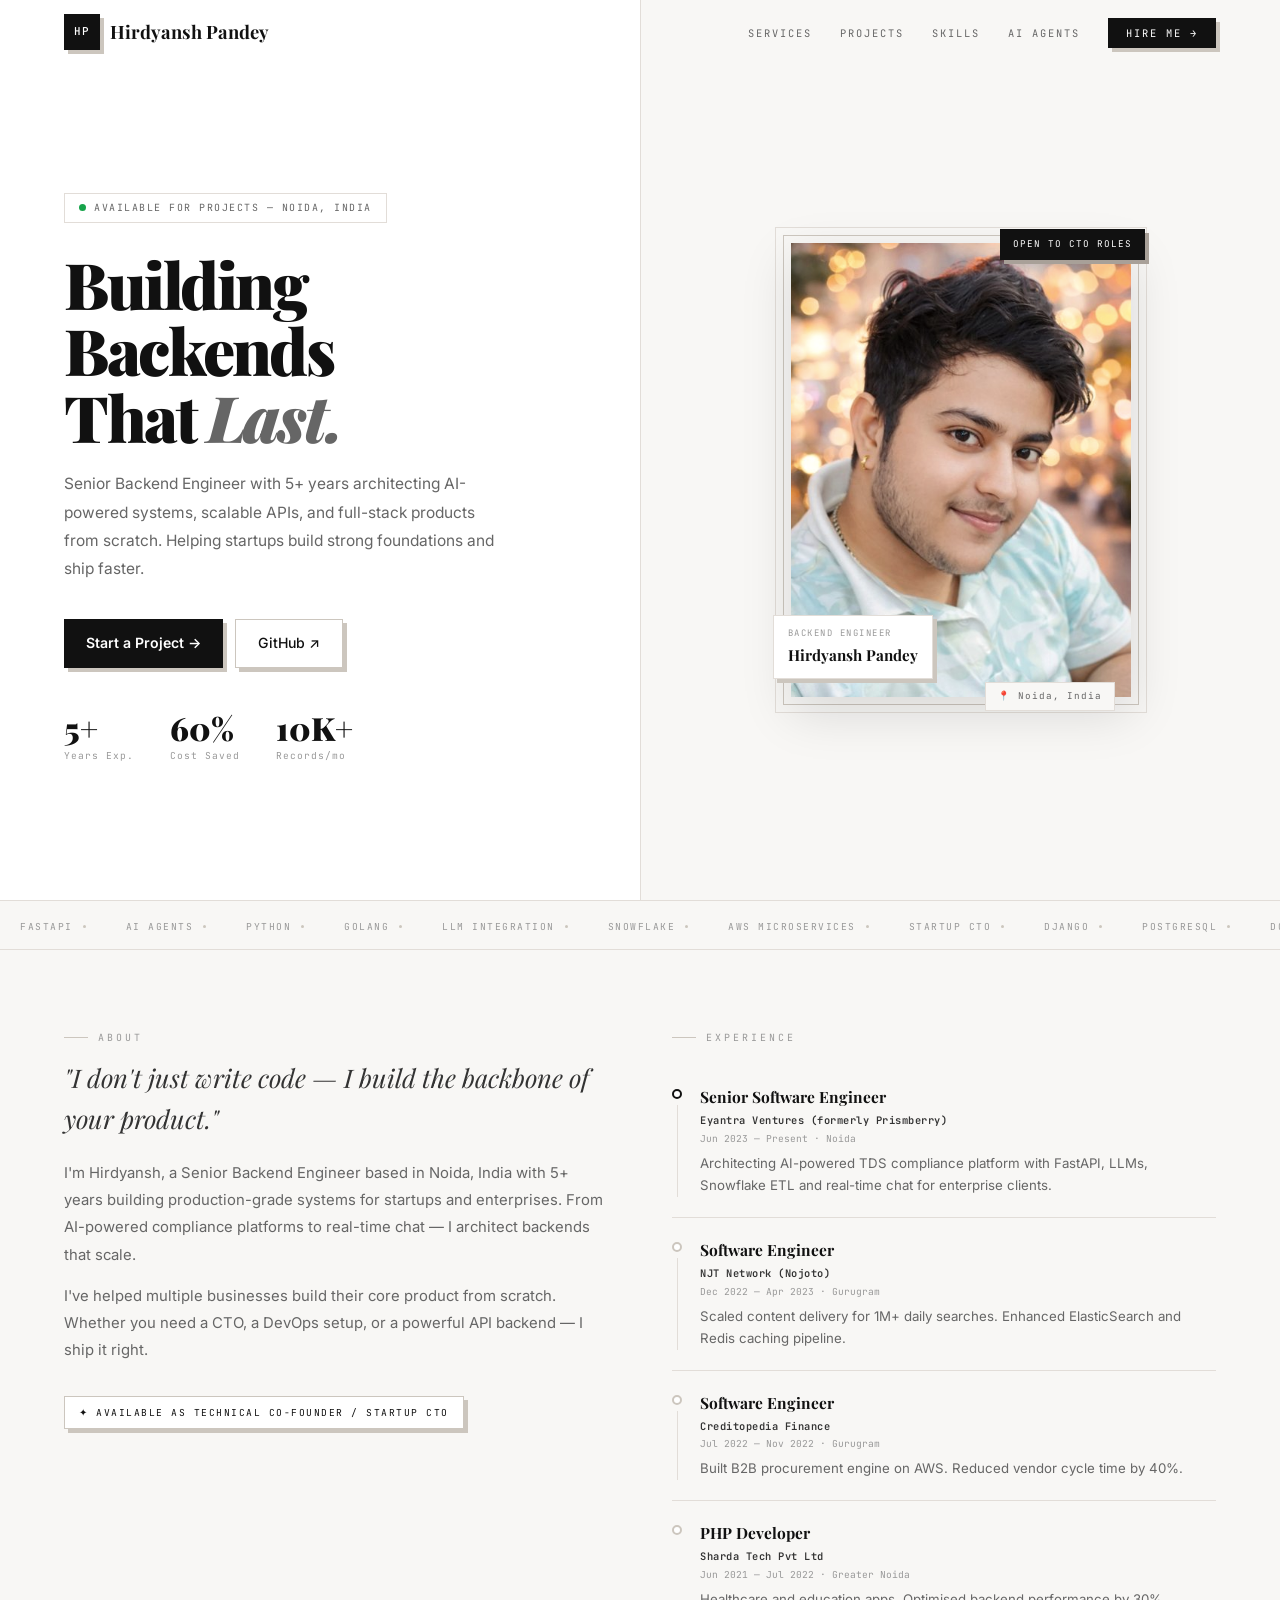
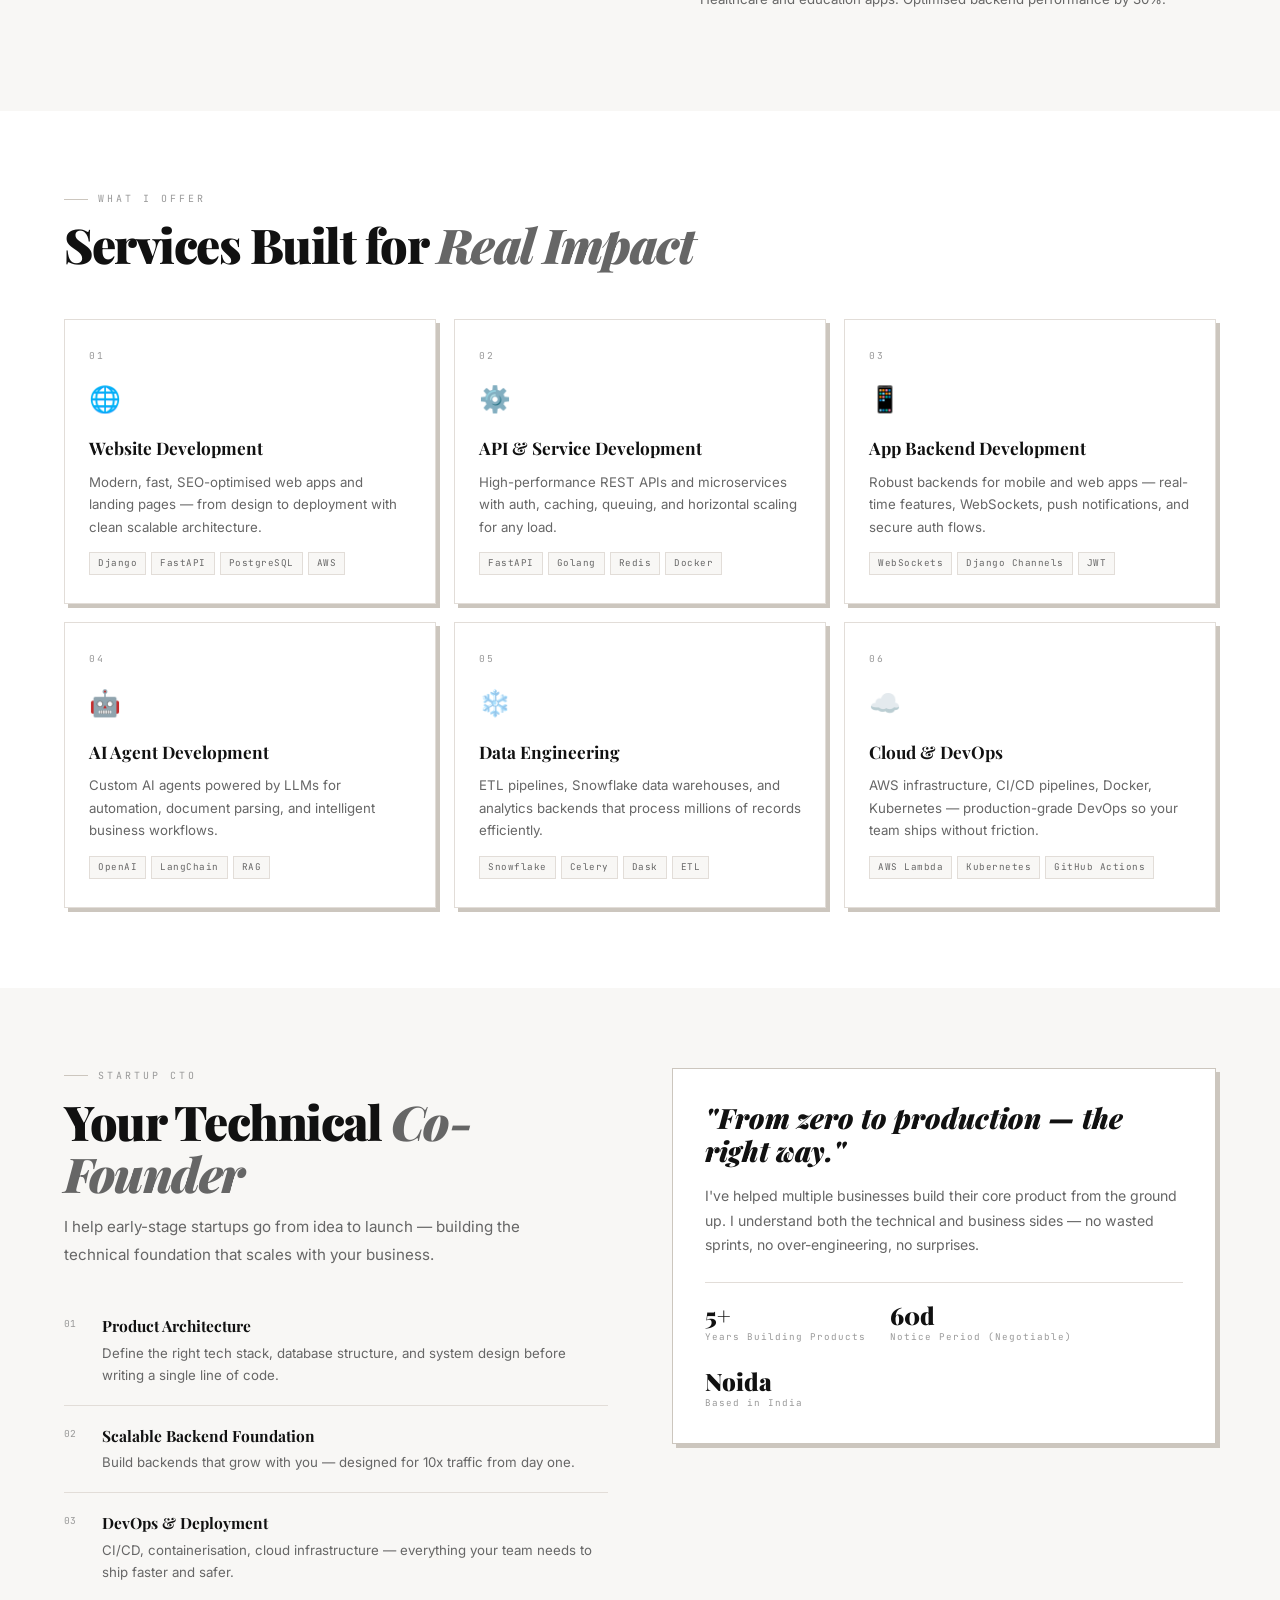
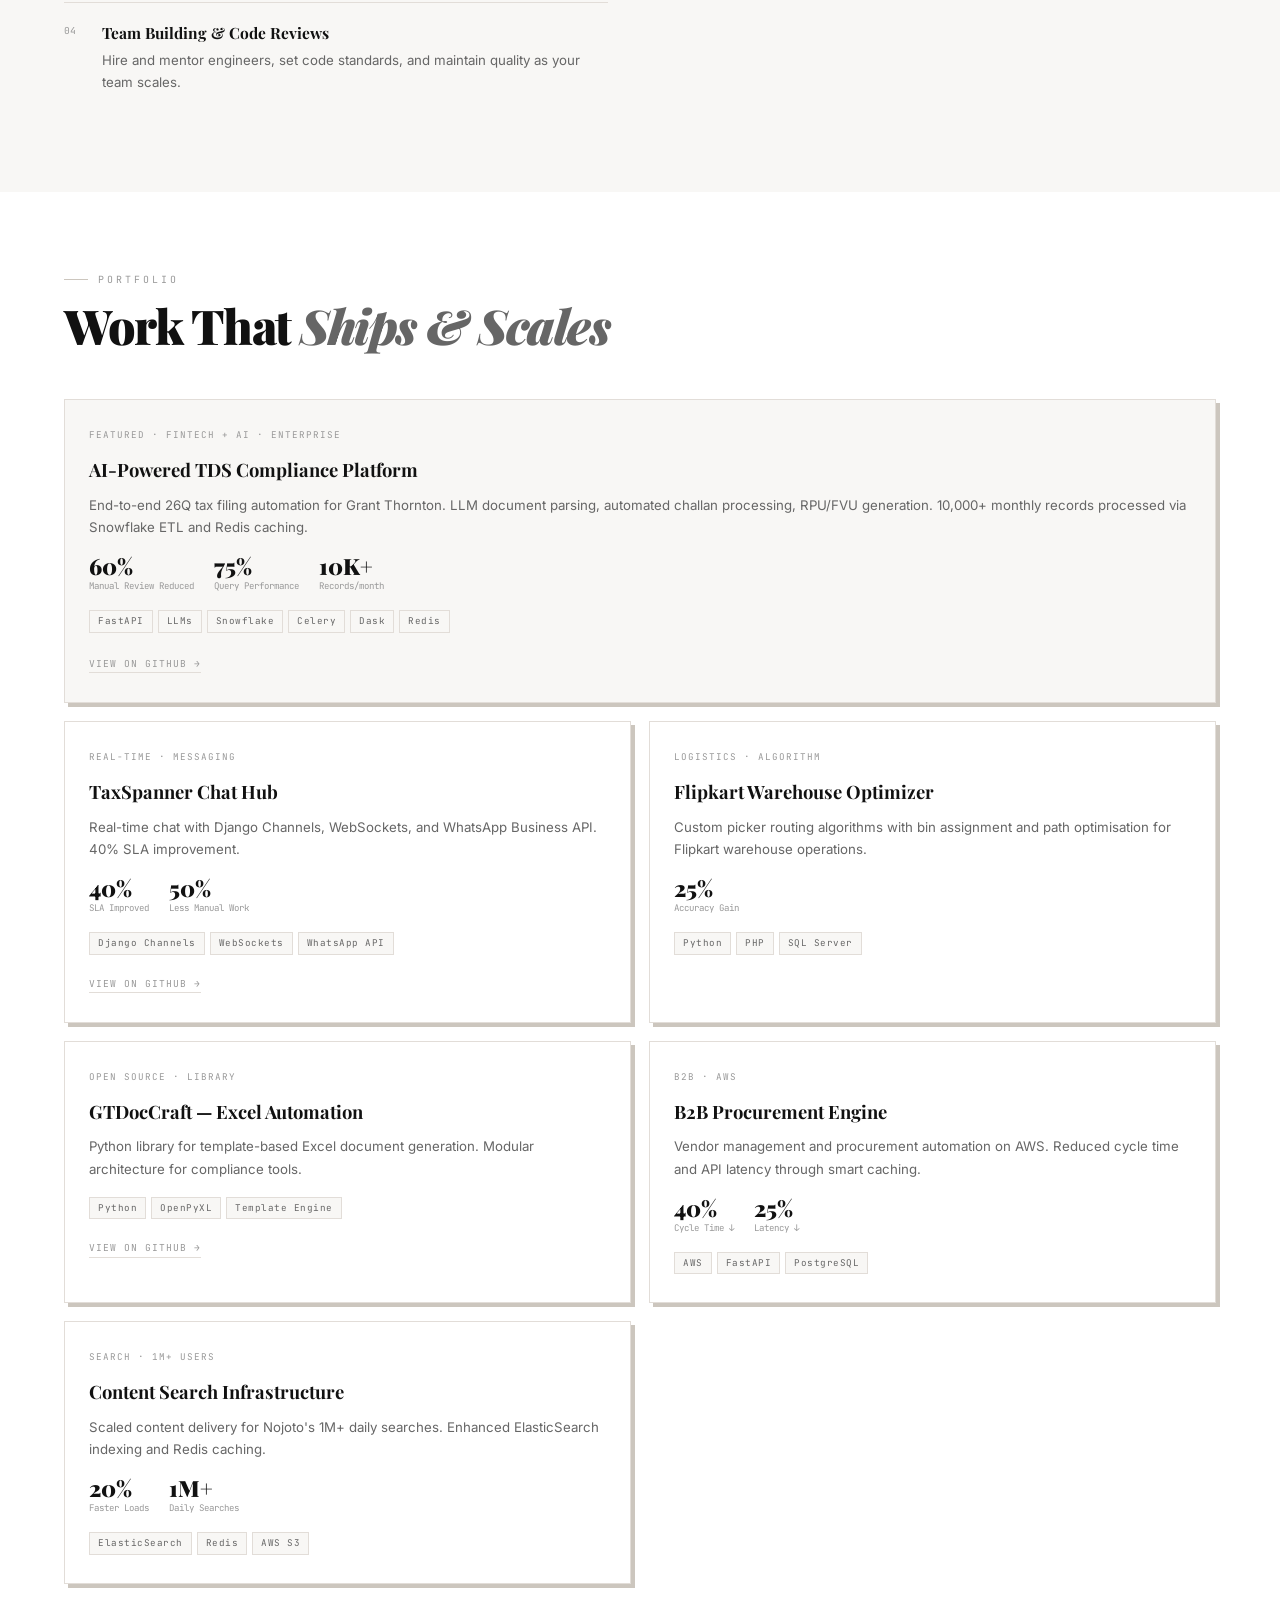
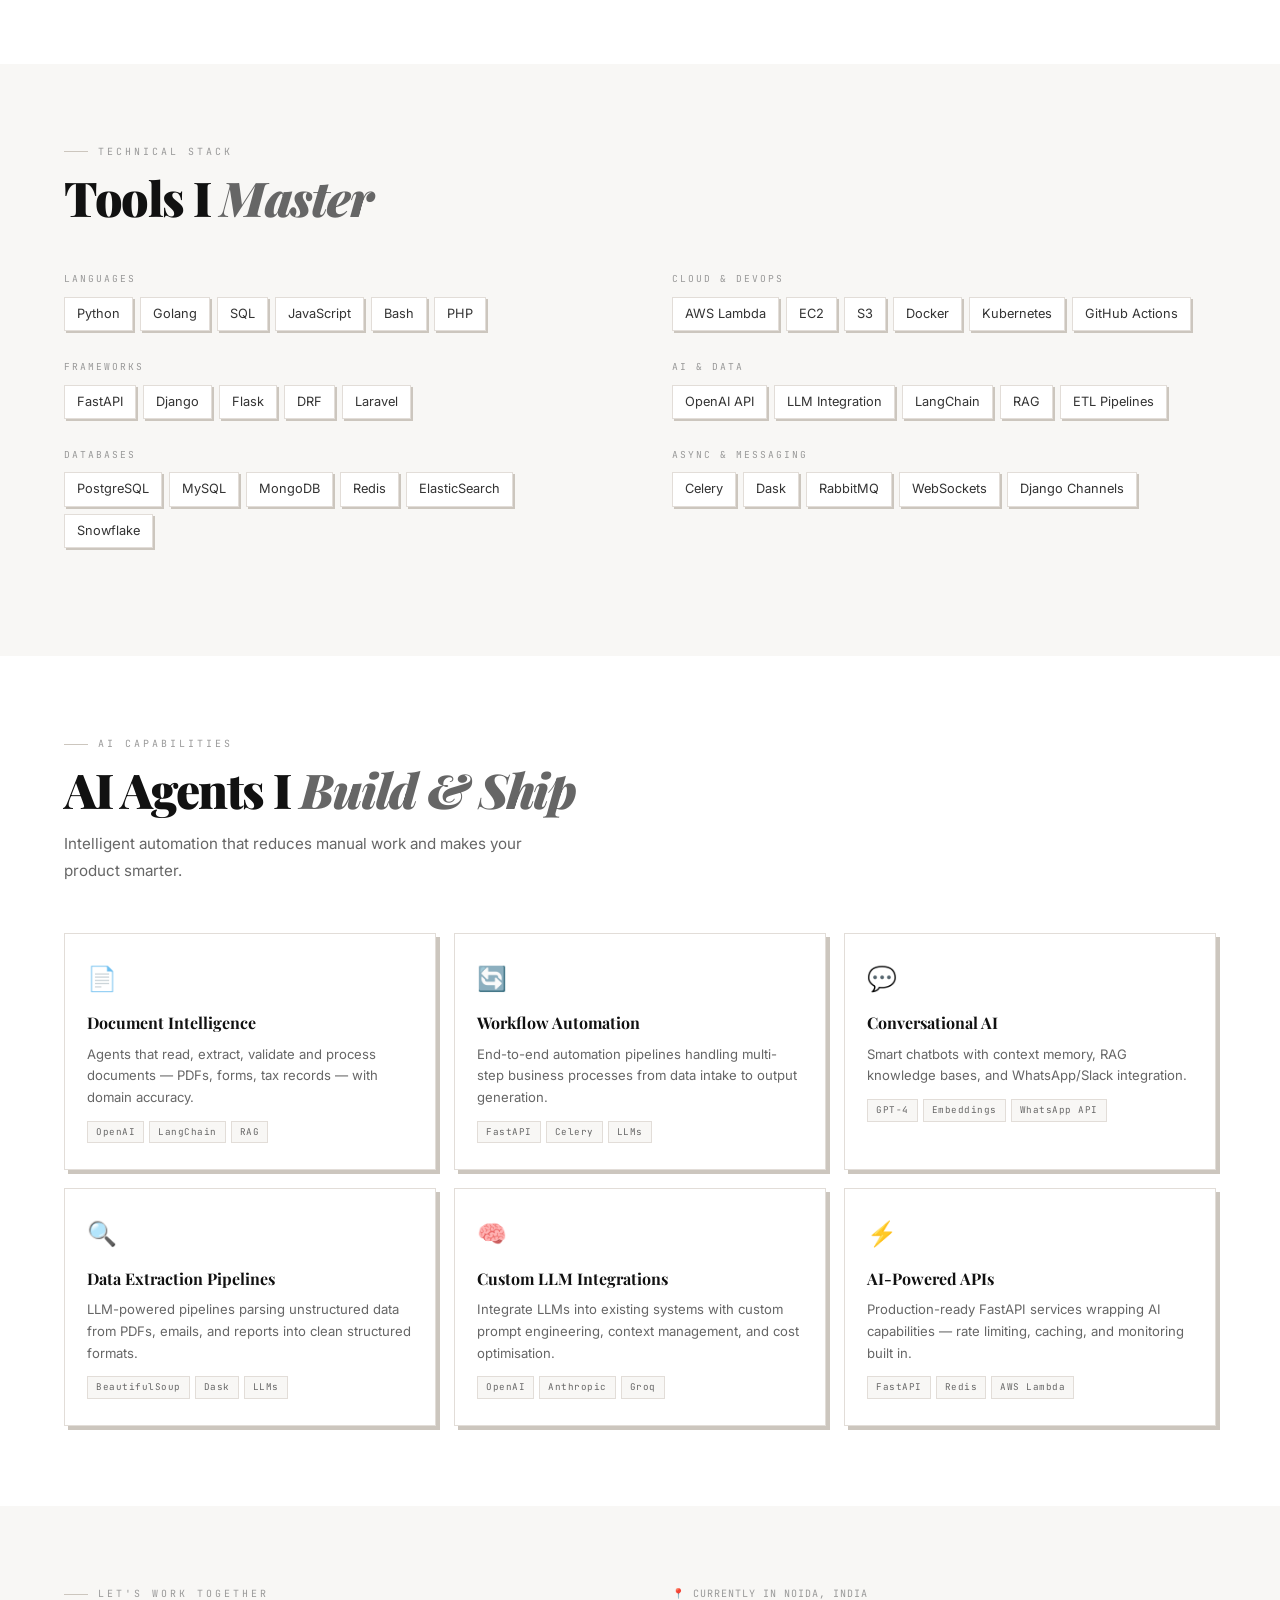
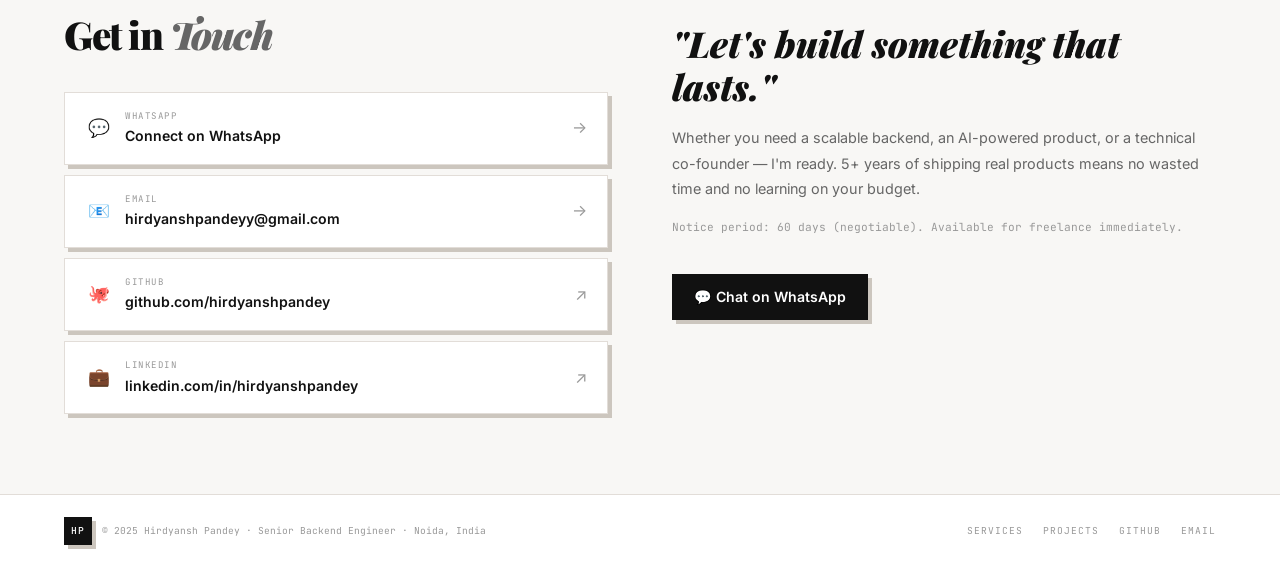
==== index.html @ 51d87c12 "Create index.html" ====
<!DOCTYPE html>
<html lang="en">
<head>
<meta charset="UTF-8">
<meta name="viewport" content="width=device-width, initial-scale=1.0">
<title>Hirdyansh Pandey | Senior Backend Engineer & Startup CTO</title>
<meta name="description" content="Hirdyansh Pandey — Senior Backend Engineer in Noida, India. 5+ years building AI agents, FastAPI backends, scalable microservices. Available as Startup CTO.">
<link rel="preconnect" href="https://fonts.googleapis.com">
<link href="https://fonts.googleapis.com/css2?family=Playfair+Display:ital,wght@0,700;0,900;1,700&family=Inter:wght@300;400;500;600&family=JetBrains+Mono:wght@400;500&display=swap" rel="stylesheet">
<style>
/* ===== RESET ===== */
*, *::before, *::after { margin: 0; padding: 0; box-sizing: border-box; }
html { scroll-behavior: smooth; }

/* ===== TOKENS ===== */
:root {
  --bg: #ffffff;
  --bg2: #f8f7f5;
  --bg3: #f0ede8;
  --border: #e2ddd8;
  --border2: #ccc6be;
  --text: #111111;
  --text2: #333333;
  --muted: #666666;
  --light: #999999;
  --green: #16a34a;
  --s3: 4px 4px 0 #ccc6be;
  --s3h: 6px 6px 0 #a8a098;
}

/* ===== BASE ===== */
body {
  background: var(--bg);
  color: var(--text);
  font-family: 'Inter', sans-serif;
  line-height: 1.6;
  overflow-x: hidden;
  -webkit-font-smoothing: antialiased;
}
a { color: inherit; text-decoration: none; }
img { display: block; max-width: 100%; }

/* ===== PROGRESS BAR ===== */
#prog { position: fixed; top: 0; left: 0; height: 3px; width: 0; background: var(--text); z-index: 9999; transition: width .08s; }

/* ===== NAV ===== */
.nav {
  position: fixed; top: 0; left: 0; right: 0; z-index: 900;
  height: 64px; display: flex; align-items: center; justify-content: space-between;
  padding: 0 5vw;
  transition: background .3s, box-shadow .3s, border-color .3s;
  border-bottom: 1px solid transparent;
}
.nav.stuck {
  background: rgba(255,255,255,0.97);
  border-color: var(--border);
  box-shadow: 0 2px 20px rgba(0,0,0,0.07);
}
.nav-logo { display: flex; align-items: center; gap: 10px; }
.logo-box {
  width: 36px; height: 36px;
  background: var(--text); color: #ffffff;
  display: flex; align-items: center; justify-content: center;
  font-family: 'JetBrains Mono', monospace; font-size: .68rem; font-weight: 500; letter-spacing: 1px;
  box-shadow: var(--s3); flex-shrink: 0;
  transition: box-shadow .2s, transform .2s;
}
.logo-box:hover { box-shadow: var(--s3h); transform: translate(-2px,-2px); }
.logo-name { font-family: 'Playfair Display', serif; font-weight: 700; font-size: 1.15rem; color: var(--text); }
.nav-links { display: flex; align-items: center; gap: 28px; list-style: none; }
.nav-links a {
  font-family: 'JetBrains Mono', monospace; font-size: .65rem;
  letter-spacing: 2px; text-transform: uppercase; color: var(--muted);
  transition: color .2s;
}
.nav-links a:hover { color: var(--text); }
.nav-cta {
  background: var(--text) !important; color: #ffffff !important;
  padding: 8px 18px; box-shadow: var(--s3);
  transition: box-shadow .2s, transform .2s !important;
}
.nav-cta:hover { box-shadow: var(--s3h) !important; transform: translate(-2px,-2px) !important; }

/* Hamburger */
.burger { display: none; flex-direction: column; gap: 5px; cursor: pointer; background: none; border: none; padding: 4px; }
.burger span { display: block; width: 22px; height: 2px; background: var(--text); border-radius: 2px; transition: all .3s; }
.mobile-menu {
  display: none; position: fixed; top: 64px; left: 0; right: 0;
  background: #ffffff; border-bottom: 1px solid var(--border);
  padding: 20px 24px; z-index: 800;
  box-shadow: 0 8px 24px rgba(0,0,0,.08);
  flex-direction: column; gap: 0;
}
.mobile-menu.open { display: flex; }
.mobile-menu a {
  font-family: 'JetBrains Mono', monospace; font-size: .75rem;
  letter-spacing: 2px; text-transform: uppercase;
  color: var(--text2); padding: 13px 0;
  border-bottom: 1px solid var(--border); display: block;
}
.mobile-menu a:last-child { border-bottom: none; }

/* ===== HELPERS ===== */
.sec-label {
  font-family: 'JetBrains Mono', monospace; font-size: .62rem;
  letter-spacing: 3px; text-transform: uppercase; color: var(--light);
  display: flex; align-items: center; gap: 10px; margin-bottom: 12px;
}
.sec-label::before { content: ''; width: 24px; height: 1px; background: var(--border2); }
.sec-title {
  font-family: 'Playfair Display', serif;
  font-size: clamp(2rem, 4vw, 3rem);
  font-weight: 900; letter-spacing: -1.5px; line-height: 1.08;
  color: var(--text); margin-bottom: 14px;
}
.sec-title em { font-style: italic; color: var(--muted); }
.sec-sub { color: var(--muted); font-size: .95rem; line-height: 1.8; max-width: 500px; }

.btn-dark {
  display: inline-flex; align-items: center; gap: 7px;
  background: var(--text); color: #ffffff;
  padding: 12px 22px; font-weight: 600; font-size: .88rem;
  box-shadow: var(--s3); transition: box-shadow .2s, transform .2s;
}
.btn-dark:hover { box-shadow: var(--s3h); transform: translate(-2px,-2px); }
.btn-out {
  display: inline-flex; align-items: center; gap: 7px;
  background: var(--bg); color: var(--text);
  padding: 12px 22px; font-weight: 500; font-size: .88rem;
  border: 1.5px solid var(--border2); box-shadow: var(--s3);
  transition: box-shadow .2s, transform .2s;
}
.btn-out:hover { box-shadow: var(--s3h); transform: translate(-2px,-2px); }

.tag {
  font-family: 'JetBrains Mono', monospace; font-size: .58rem;
  letter-spacing: .5px; padding: 3px 8px;
  border: 1px solid var(--border); color: var(--muted);
  background: var(--bg2);
}
.tags { display: flex; flex-wrap: wrap; gap: 5px; }

/* ===== HERO ===== */
.hero {
  min-height: 100vh;
  display: grid; grid-template-columns: 1fr 1fr;
  align-items: stretch;
}
.hero-left {
  padding: clamp(80px,10vw,120px) clamp(24px,5vw,72px) 64px;
  display: flex; flex-direction: column; justify-content: center;
  background: var(--bg);
}
.hero-right {
  background: var(--bg2);
  border-left: 1px solid var(--border);
  display: flex; align-items: center; justify-content: center;
  padding: clamp(80px,8vw,100px) clamp(24px,4vw,60px) 60px;
}
.hero-badge {
  display: inline-flex; align-items: center; gap: 8px;
  border: 1.5px solid var(--border); padding: 6px 14px; margin-bottom: 28px;
  font-family: 'JetBrains Mono', monospace; font-size: .62rem;
  letter-spacing: 1.5px; color: var(--muted); text-transform: uppercase;
  background: var(--bg); width: fit-content;
}
.pulse {
  width: 7px; height: 7px; border-radius: 50%; background: var(--green);
  animation: pulse 2.5s ease-in-out infinite; flex-shrink: 0;
}
@keyframes pulse { 0%,100%{opacity:1;transform:scale(1)} 50%{opacity:.5;transform:scale(1.4)} }
.hero-h1 {
  font-family: 'Playfair Display', serif;
  font-size: clamp(3rem, 5vw, 4.8rem);
  font-weight: 900; letter-spacing: -2.5px; line-height: 1.04;
  color: var(--text); margin-bottom: 20px;
}
.hero-h1 em { font-style: italic; color: var(--muted); }
.hero-p {
  font-size: .97rem; line-height: 1.82;
  color: var(--muted); max-width: 440px; margin-bottom: 36px;
}
.hero-btns { display: flex; gap: 12px; flex-wrap: wrap; margin-bottom: 44px; }
.hero-stats { display: flex; gap: 36px; flex-wrap: wrap; }
.stat-val {
  display: block; font-family: 'Playfair Display', serif;
  font-size: 2rem; font-weight: 900; color: var(--text); line-height: 1;
}
.stat-lbl {
  display: block; font-family: 'JetBrains Mono', monospace;
  font-size: .6rem; letter-spacing: 1px; color: var(--light); margin-top: 4px;
}

/* Photo block */
.photo-wrap { position: relative; width: 100%; max-width: 340px; }
.photo-border-outer { position: absolute; inset: -16px; border: 1px solid var(--border); pointer-events: none; }
.photo-border-inner { position: absolute; inset: -8px; border: 1.5px solid var(--border2); pointer-events: none; animation: bpulse 4s ease-in-out infinite; }
@keyframes bpulse { 0%,100%{opacity:1} 50%{opacity:.2} }
.photo-img {
  width: 100%; aspect-ratio: 3/4; object-fit: cover; object-position: top center;
  filter: contrast(1.04) saturate(.9);
  box-shadow: 0 16px 48px rgba(0,0,0,.13);
}
.photo-tag-top {
  position: absolute; top: -14px; right: -14px; z-index: 2;
  background: var(--text); color: #ffffff;
  padding: 8px 13px;
  font-family: 'JetBrains Mono', monospace; font-size: .58rem;
  letter-spacing: 1px; text-transform: uppercase;
  box-shadow: 4px 4px 0 #a8a098;
}
.photo-tag-bottom {
  position: absolute; bottom: 18px; left: -18px; z-index: 2;
  background: #ffffff; border: 1.5px solid var(--border);
  padding: 10px 14px; box-shadow: var(--s3);
}
.tag-role { font-family: 'JetBrains Mono', monospace; font-size: .56rem; letter-spacing: 1.5px; color: var(--light); text-transform: uppercase; margin-bottom: 3px; }
.tag-name { font-family: 'Playfair Display', serif; font-size: .95rem; font-weight: 700; color: var(--text); }
.photo-loc {
  position: absolute; bottom: -14px; right: 16px; z-index: 2;
  display: flex; align-items: center; gap: 5px;
  background: var(--bg2); border: 1.5px solid var(--border);
  padding: 6px 12px;
  font-family: 'JetBrains Mono', monospace; font-size: .58rem; color: var(--muted); letter-spacing: 1px;
}

/* ===== TICKER ===== */
.ticker {
  overflow: hidden; background: var(--bg2);
  border-top: 1px solid var(--border); border-bottom: 1px solid var(--border);
  padding: 11px 0; white-space: nowrap;
}
.ticker-inner { display: inline-block; animation: ticker 28s linear infinite; }
@keyframes ticker { from{transform:translateX(0)} to{transform:translateX(-50%)} }
.tick-item {
  display: inline-flex; align-items: center; gap: 10px; padding: 0 20px;
  font-family: 'JetBrains Mono', monospace; font-size: .6rem;
  letter-spacing: 1.5px; color: var(--light); text-transform: uppercase;
}
.tick-dot { width: 3px; height: 3px; border-radius: 50%; background: var(--border2); flex-shrink: 0; }

/* ===== SECTION ===== */
.sec { padding: 80px 5vw; }
.sec-alt { background: var(--bg2); }

/* ===== ABOUT ===== */
.about-grid { display: grid; grid-template-columns: 1fr 1fr; gap: 64px; align-items: start; }
.about-quote {
  font-family: 'Playfair Display', serif;
  font-size: clamp(1.2rem, 2vw, 1.6rem); font-style: italic; line-height: 1.58;
  color: var(--text2); margin-bottom: 22px;
}
.about-p { color: var(--muted); line-height: 1.82; font-size: .93rem; margin-bottom: 14px; }
.avail-chip {
  display: inline-flex; align-items: center; gap: 7px;
  border: 1.5px solid var(--border2); padding: 8px 14px;
  font-family: 'JetBrains Mono', monospace; font-size: .6rem;
  letter-spacing: 1.5px; color: var(--text); text-transform: uppercase;
  margin-top: 18px; background: var(--bg); box-shadow: var(--s3);
}

/* Timeline */
.timeline { margin-top: 20px; }
.tl-item { display: flex; gap: 18px; padding: 20px 0; border-bottom: 1px solid var(--border); }
.tl-item:last-child { border-bottom: none; }
.tl-dots { display: flex; flex-direction: column; align-items: center; padding-top: 4px; flex-shrink: 0; }
.tl-dot { width: 10px; height: 10px; border: 2px solid var(--text); border-radius: 50%; background: var(--bg); }
.tl-dot.dim { border-color: var(--border2); }
.tl-line { width: 1px; background: var(--border); flex: 1; margin-top: 6px; min-height: 32px; }
.tl-item:last-child .tl-line { display: none; }
.tl-role { font-family: 'Playfair Display', serif; font-weight: 700; font-size: .97rem; color: var(--text); margin-bottom: 2px; }
.tl-company { font-family: 'JetBrains Mono', monospace; font-size: .65rem; color: var(--text2); margin-bottom: 2px; font-weight: 600; letter-spacing: .5px; }
.tl-date { font-family: 'JetBrains Mono', monospace; font-size: .6rem; color: var(--light); margin-bottom: 7px; }
.tl-desc { color: var(--muted); font-size: .83rem; line-height: 1.65; }

/* ===== SERVICES ===== */
.srv-grid { display: grid; grid-template-columns: repeat(3, 1fr); gap: 18px; margin-top: 48px; }
.srv-card {
  background: var(--bg); border: 1.5px solid var(--border);
  box-shadow: var(--s3); padding: 28px 24px;
  position: relative; overflow: hidden;
  transition: box-shadow .22s, transform .22s;
}
.srv-card::before { content: ''; position: absolute; top: 0; left: 0; width: 3px; height: 0; background: var(--text); transition: height .35s; }
.srv-card:hover { transform: translate(-3px,-3px); box-shadow: var(--s3h); }
.srv-card:hover::before { height: 100%; }
.srv-num { font-family: 'JetBrains Mono', monospace; font-size: .6rem; color: var(--light); letter-spacing: 2px; margin-bottom: 16px; }
.srv-icon { font-size: 1.6rem; margin-bottom: 14px; display: block; }
.srv-title { font-family: 'Playfair Display', serif; font-size: 1.08rem; font-weight: 700; color: var(--text); margin-bottom: 9px; }
.srv-desc { color: var(--muted); font-size: .83rem; line-height: 1.7; margin-bottom: 14px; }

/* ===== CTO ===== */
.cto-grid { display: grid; grid-template-columns: 1fr 1fr; gap: 64px; align-items: start; }
.cto-list { list-style: none; margin-top: 28px; }
.cto-item { display: flex; gap: 16px; padding: 18px 0; border-bottom: 1px solid var(--border); }
.cto-item:last-child { border-bottom: none; }
.cto-num { font-family: 'JetBrains Mono', monospace; font-size: .6rem; color: var(--light); flex-shrink: 0; width: 22px; padding-top: 2px; }
.cto-item h4 { font-family: 'Playfair Display', serif; font-size: .97rem; font-weight: 700; color: var(--text); margin-bottom: 4px; }
.cto-item p { color: var(--muted); font-size: .83rem; line-height: 1.65; }
.cto-box { background: var(--bg); border: 1.5px solid var(--border2); box-shadow: var(--s3); padding: 32px; }
.cto-quote { font-family: 'Playfair Display', serif; font-size: 1.75rem; font-weight: 900; font-style: italic; line-height: 1.2; color: var(--text); margin-bottom: 16px; }
.cto-body { color: var(--muted); font-size: .88rem; line-height: 1.75; }
.cto-stats { display: flex; gap: 24px; margin-top: 24px; padding-top: 20px; border-top: 1px solid var(--border); flex-wrap: wrap; }
.cs-val { font-family: 'Playfair Display', serif; font-size: 1.5rem; font-weight: 900; color: var(--text); line-height: 1; display: block; }
.cs-lbl { font-family: 'JetBrains Mono', monospace; font-size: .58rem; letter-spacing: 1px; color: var(--light); margin-top: 3px; display: block; }

/* ===== PROJECTS ===== */
.proj-grid { display: grid; grid-template-columns: 1fr 1fr; gap: 18px; margin-top: 48px; }
.proj-card { background: var(--bg); border: 1.5px solid var(--border); box-shadow: var(--s3); padding: 28px 24px; transition: box-shadow .22s, transform .22s; }
.proj-card:hover { transform: translate(-3px,-3px); box-shadow: var(--s3h); }
.proj-card.featured { grid-column: span 2; background: var(--bg2); }
.proj-badge { font-family: 'JetBrains Mono', monospace; font-size: .58rem; letter-spacing: 1px; text-transform: uppercase; color: var(--light); margin-bottom: 12px; display: block; }
.proj-title { font-family: 'Playfair Display', serif; font-size: 1.15rem; font-weight: 700; color: var(--text); margin-bottom: 9px; }
.proj-p { color: var(--muted); font-size: .83rem; line-height: 1.7; margin-bottom: 16px; }
.proj-metrics { display: flex; gap: 20px; margin-bottom: 16px; flex-wrap: wrap; }
.pm-val { font-family: 'Playfair Display', serif; font-size: 1.4rem; font-weight: 900; color: var(--text); line-height: 1; display: block; }
.pm-lbl { font-family: 'JetBrains Mono', monospace; font-size: .57rem; color: var(--light); margin-top: 2px; display: block; }
.proj-link {
  display: inline-flex; align-items: center; gap: 4px;
  font-family: 'JetBrains Mono', monospace; font-size: .6rem; letter-spacing: 1px;
  color: var(--light); border-bottom: 1px solid var(--border); padding-bottom: 1px;
  text-transform: uppercase; transition: color .2s, border-color .2s;
}
.proj-link:hover { color: var(--text); border-color: var(--text); }

/* ===== SKILLS ===== */
.sk-grid { display: grid; grid-template-columns: 1fr 1fr; gap: 64px; margin-top: 48px; }
.sk-group { margin-bottom: 28px; }
.sk-label { font-family: 'JetBrains Mono', monospace; font-size: .6rem; letter-spacing: 2px; text-transform: uppercase; color: var(--light); margin-bottom: 10px; }
.sk-pills { display: flex; flex-wrap: wrap; gap: 7px; }
.sk-pill {
  background: var(--bg); border: 1.5px solid var(--border);
  padding: 6px 12px; font-size: .8rem; color: var(--text2);
  box-shadow: 2px 2px 0 var(--border2);
  transition: all .18s; cursor: default;
}
.sk-pill:hover { border-color: var(--text); color: var(--text); transform: translate(-1px,-1px); box-shadow: 3px 3px 0 var(--border2); }

/* ===== AI ===== */
.ai-grid { display: grid; grid-template-columns: repeat(3, 1fr); gap: 18px; margin-top: 48px; }
.ai-card { background: var(--bg); border: 1.5px solid var(--border); box-shadow: var(--s3); padding: 26px 22px; transition: box-shadow .22s, transform .22s; }
.ai-card:hover { transform: translate(-3px,-3px); box-shadow: var(--s3h); }
.ai-icon { font-size: 1.5rem; margin-bottom: 12px; display: block; }
.ai-title { font-family: 'Playfair Display', serif; font-size: 1rem; font-weight: 700; color: var(--text); margin-bottom: 8px; }
.ai-desc { color: var(--muted); font-size: .82rem; line-height: 1.65; margin-bottom: 12px; }

/* ===== CONTACT ===== */
.ct-grid { display: grid; grid-template-columns: 1fr 1fr; gap: 64px; align-items: start; }
.ct-links { display: flex; flex-direction: column; gap: 10px; margin-top: 36px; }
.ct-link {
  display: flex; align-items: center; justify-content: space-between;
  background: var(--bg); border: 1.5px solid var(--border);
  box-shadow: var(--s3); padding: 16px 20px;
  transition: box-shadow .2s, transform .2s;
}
.ct-link:hover { transform: translate(-3px,-3px); box-shadow: var(--s3h); }
.ct-link-left { display: flex; align-items: center; gap: 12px; }
.ct-ico { font-size: 1.1rem; width: 28px; text-align: center; flex-shrink: 0; }
.ct-lbl { font-family: 'JetBrains Mono', monospace; font-size: .57rem; letter-spacing: 1.5px; text-transform: uppercase; color: var(--light); margin-bottom: 2px; }
.ct-val { font-size: .88rem; font-weight: 600; color: var(--text); }
.ct-arr { font-size: 1rem; color: var(--light); }

.ct-msg { font-family: 'Playfair Display', serif; font-size: clamp(1.7rem, 2.8vw, 2.5rem); font-weight: 900; font-style: italic; line-height: 1.18; color: var(--text); margin-bottom: 18px; }
.ct-detail { color: var(--muted); font-size: .9rem; line-height: 1.78; margin-bottom: 16px; }
.ct-loc { display: flex; align-items: center; gap: 6px; font-family: 'JetBrains Mono', monospace; font-size: .63rem; letter-spacing: 1px; color: var(--light); text-transform: uppercase; margin-bottom: 20px; }

/* ===== FOOTER ===== */
.footer {
  background: var(--bg); border-top: 1px solid var(--border);
  padding: 22px 5vw; display: flex; align-items: center;
  justify-content: space-between; flex-wrap: wrap; gap: 12px;
}
.footer-copy { font-family: 'JetBrains Mono', monospace; font-size: .6rem; color: var(--light); }
.footer-links { display: flex; gap: 20px; }
.footer-links a { font-family: 'JetBrains Mono', monospace; font-size: .6rem; color: var(--light); letter-spacing: 1px; text-transform: uppercase; transition: color .2s; }
.footer-links a:hover { color: var(--text); }

/* ===== REVEAL ===== */
.rv { opacity: 0; transform: translateY(18px); transition: opacity .65s ease, transform .65s ease; }
.rv.on { opacity: 1; transform: translateY(0); }
.rv.d1 { transition-delay: .08s; }
.rv.d2 { transition-delay: .16s; }
.rv.d3 { transition-delay: .24s; }
.rv.d4 { transition-delay: .32s; }
.rv.d5 { transition-delay: .40s; }

/* ===== RESPONSIVE ===== */
@media (max-width: 1100px) {
  .hero { grid-template-columns: 1fr; min-height: auto; }
  .hero-left { padding: 88px 5vw 44px; }
  .hero-right { border-left: none; border-top: 1px solid var(--border); padding: 40px 5vw 60px; }
  .photo-wrap { max-width: 300px; }
  .photo-border-outer, .photo-border-inner { display: none; }
  .about-grid, .cto-grid, .sk-grid, .ct-grid { grid-template-columns: 1fr; gap: 44px; }
  .srv-grid { grid-template-columns: 1fr 1fr; }
  .proj-grid { grid-template-columns: 1fr; }
  .proj-card.featured { grid-column: span 1; }
  .ai-grid { grid-template-columns: 1fr 1fr; }
}
@media (max-width: 700px) {
  .nav-links { display: none; }
  .burger { display: flex; }
  .hero-left { padding: 80px 5vw 36px; }
  .hero-right { padding: 32px 5vw 52px; }
  .photo-wrap { max-width: 260px; }
  .hero-btns { flex-direction: column; align-items: flex-start; }
  .hero-stats { gap: 20px; }
  .sec { padding: 52px 5vw; }
  .srv-grid, .ai-grid { grid-template-columns: 1fr; }
  .sk-grid { grid-template-columns: 1fr; gap: 0; }
  .footer { flex-direction: column; align-items: flex-start; gap: 12px; }
}
</style>
</head>
<body>

<div id="prog"></div>

<!-- NAV -->
<nav class="nav" id="nav">
  <div class="nav-logo">
    <div class="logo-box">HP</div>
    <span class="logo-name">Hirdyansh Pandey</span>
  </div>
  <ul class="nav-links">
    <li><a href="#services">Services</a></li>
    <li><a href="#projects">Projects</a></li>
    <li><a href="#skills">Skills</a></li>
    <li><a href="#ai">AI Agents</a></li>
    <li><a href="#contact" class="nav-cta">Hire Me →</a></li>
  </ul>
  <button class="burger" id="burger" aria-label="Menu" onclick="toggleMenu()">
    <span></span><span></span><span></span>
  </button>
</nav>

<div class="mobile-menu" id="mmenu">
  <a href="#services" onclick="closeMobile()">Services</a>
  <a href="#projects" onclick="closeMobile()">Projects</a>
  <a href="#skills" onclick="closeMobile()">Skills</a>
  <a href="#ai" onclick="closeMobile()">AI Agents</a>
  <a href="#contact" onclick="closeMobile()">Hire Me →</a>
</div>

<!-- HERO -->
<section class="hero" id="home">
  <div class="hero-left">
    <div class="hero-badge">
      <span class="pulse"></span>
      Available for Projects — Noida, India
    </div>
    <h1 class="hero-h1">
      Building<br>Backends<br>That <em>Last.</em>
    </h1>
    <p class="hero-p">Senior Backend Engineer with 5+ years architecting AI-powered systems, scalable APIs, and full-stack products from scratch. Helping startups build strong foundations and ship faster.</p>
    <div class="hero-btns">
      <a href="#contact" class="btn-dark">Start a Project →</a>
      <a href="https://github.com/hirdyanshpandey" target="_blank" rel="noopener" class="btn-out">GitHub ↗</a>
    </div>
    <div class="hero-stats">
      <div>
        <span class="stat-val">5+</span>
        <span class="stat-lbl">Years Exp.</span>
      </div>
      <div>
        <span class="stat-val">60%</span>
        <span class="stat-lbl">Cost Saved</span>
      </div>
      <div>
        <span class="stat-val">10K+</span>
        <span class="stat-lbl">Records/mo</span>
      </div>
    </div>
  </div>
  <div class="hero-right">
    <div class="photo-wrap">
      <div class="photo-border-outer"></div>
      <div class="photo-border-inner"></div>
      <div class="photo-tag-top">Open to CTO Roles</div>
      <img class="photo-img" src="[data-uri]" alt="Hirdyansh Pandey Senior Backend Engineer Noida India">
      <div class="photo-tag-bottom">
        <div class="tag-role">Backend Engineer</div>
        <div class="tag-name">Hirdyansh Pandey</div>
      </div>
      <div class="photo-loc">📍 Noida, India</div>
    </div>
  </div>
</section>

<!-- TICKER -->
<div class="ticker">
  <div class="ticker-inner">
    <span class="tick-item">FastAPI<span class="tick-dot"></span></span><span class="tick-item">AI Agents<span class="tick-dot"></span></span><span class="tick-item">Python<span class="tick-dot"></span></span><span class="tick-item">Golang<span class="tick-dot"></span></span><span class="tick-item">LLM Integration<span class="tick-dot"></span></span><span class="tick-item">Snowflake<span class="tick-dot"></span></span><span class="tick-item">AWS Microservices<span class="tick-dot"></span></span><span class="tick-item">Startup CTO<span class="tick-dot"></span></span><span class="tick-item">Django<span class="tick-dot"></span></span><span class="tick-item">PostgreSQL<span class="tick-dot"></span></span><span class="tick-item">Docker<span class="tick-dot"></span></span><span class="tick-item">DevOps<span class="tick-dot"></span></span><span class="tick-item">FastAPI<span class="tick-dot"></span></span><span class="tick-item">AI Agents<span class="tick-dot"></span></span><span class="tick-item">Python<span class="tick-dot"></span></span><span class="tick-item">Golang<span class="tick-dot"></span></span><span class="tick-item">LLM Integration<span class="tick-dot"></span></span><span class="tick-item">Snowflake<span class="tick-dot"></span></span><span class="tick-item">AWS Microservices<span class="tick-dot"></span></span><span class="tick-item">Startup CTO<span class="tick-dot"></span></span><span class="tick-item">Django<span class="tick-dot"></span></span><span class="tick-item">PostgreSQL<span class="tick-dot"></span></span><span class="tick-item">Docker<span class="tick-dot"></span></span><span class="tick-item">DevOps<span class="tick-dot"></span></span>
  </div>
</div>

<!-- ABOUT -->
<section class="sec sec-alt" id="about">
  <div class="about-grid">
    <div>
      <div class="sec-label">About</div>
      <div class="about-quote rv">"I don't just write code — I build the backbone of your product."</div>
      <p class="about-p rv">I'm Hirdyansh, a Senior Backend Engineer based in Noida, India with 5+ years building production-grade systems for startups and enterprises. From AI-powered compliance platforms to real-time chat — I architect backends that scale.</p>
      <p class="about-p rv">I've helped multiple businesses build their core product from scratch. Whether you need a CTO, a DevOps setup, or a powerful API backend — I ship it right.</p>
      <div class="avail-chip rv">✦ Available as Technical Co-Founder / Startup CTO</div>
    </div>
    <div>
      <div class="sec-label">Experience</div>
      <div class="timeline">
        <div class="tl-item rv">
          <div class="tl-dots"><div class="tl-dot"></div><div class="tl-line"></div></div>
          <div>
            <div class="tl-role">Senior Software Engineer</div>
            <div class="tl-company">Eyantra Ventures (formerly Prismberry)</div>
            <div class="tl-date">Jun 2023 — Present · Noida</div>
            <div class="tl-desc">Architecting AI-powered TDS compliance platform with FastAPI, LLMs, Snowflake ETL and real-time chat for enterprise clients.</div>
          </div>
        </div>
        <div class="tl-item rv d1">
          <div class="tl-dots"><div class="tl-dot dim"></div><div class="tl-line"></div></div>
          <div>
            <div class="tl-role">Software Engineer</div>
            <div class="tl-company">NJT Network (Nojoto)</div>
            <div class="tl-date">Dec 2022 — Apr 2023 · Gurugram</div>
            <div class="tl-desc">Scaled content delivery for 1M+ daily searches. Enhanced ElasticSearch and Redis caching pipeline.</div>
          </div>
        </div>
        <div class="tl-item rv d2">
          <div class="tl-dots"><div class="tl-dot dim"></div><div class="tl-line"></div></div>
          <div>
            <div class="tl-role">Software Engineer</div>
            <div class="tl-company">Creditopedia Finance</div>
            <div class="tl-date">Jul 2022 — Nov 2022 · Gurugram</div>
            <div class="tl-desc">Built B2B procurement engine on AWS. Reduced vendor cycle time by 40%.</div>
          </div>
        </div>
        <div class="tl-item rv d3">
          <div class="tl-dots"><div class="tl-dot dim"></div></div>
          <div>
            <div class="tl-role">PHP Developer</div>
            <div class="tl-company">Sharda Tech Pvt Ltd</div>
            <div class="tl-date">Jun 2021 — Jul 2022 · Greater Noida</div>
            <div class="tl-desc">Healthcare and education apps. Optimised backend performance by 30%.</div>
          </div>
        </div>
      </div>
    </div>
  </div>
</section>

<!-- SERVICES -->
<section class="sec" id="services">
  <div class="sec-label">What I Offer</div>
  <h2 class="sec-title">Services Built for <em>Real Impact</em></h2>
  <div class="srv-grid">
    <div class="srv-card rv">
      <div class="srv-num">01</div><span class="srv-icon">🌐</span>
      <div class="srv-title">Website Development</div>
      <p class="srv-desc">Modern, fast, SEO-optimised web apps and landing pages — from design to deployment with clean scalable architecture.</p>
      <div class="tags"><span class="tag">Django</span><span class="tag">FastAPI</span><span class="tag">PostgreSQL</span><span class="tag">AWS</span></div>
    </div>
    <div class="srv-card rv d1">
      <div class="srv-num">02</div><span class="srv-icon">⚙️</span>
      <div class="srv-title">API & Service Development</div>
      <p class="srv-desc">High-performance REST APIs and microservices with auth, caching, queuing, and horizontal scaling for any load.</p>
      <div class="tags"><span class="tag">FastAPI</span><span class="tag">Golang</span><span class="tag">Redis</span><span class="tag">Docker</span></div>
    </div>
    <div class="srv-card rv d2">
      <div class="srv-num">03</div><span class="srv-icon">📱</span>
      <div class="srv-title">App Backend Development</div>
      <p class="srv-desc">Robust backends for mobile and web apps — real-time features, WebSockets, push notifications, and secure auth flows.</p>
      <div class="tags"><span class="tag">WebSockets</span><span class="tag">Django Channels</span><span class="tag">JWT</span></div>
    </div>
    <div class="srv-card rv d3">
      <div class="srv-num">04</div><span class="srv-icon">🤖</span>
      <div class="srv-title">AI Agent Development</div>
      <p class="srv-desc">Custom AI agents powered by LLMs for automation, document parsing, and intelligent business workflows.</p>
      <div class="tags"><span class="tag">OpenAI</span><span class="tag">LangChain</span><span class="tag">RAG</span></div>
    </div>
    <div class="srv-card rv d4">
      <div class="srv-num">05</div><span class="srv-icon">❄️</span>
      <div class="srv-title">Data Engineering</div>
      <p class="srv-desc">ETL pipelines, Snowflake data warehouses, and analytics backends that process millions of records efficiently.</p>
      <div class="tags"><span class="tag">Snowflake</span><span class="tag">Celery</span><span class="tag">Dask</span><span class="tag">ETL</span></div>
    </div>
    <div class="srv-card rv d5">
      <div class="srv-num">06</div><span class="srv-icon">☁️</span>
      <div class="srv-title">Cloud & DevOps</div>
      <p class="srv-desc">AWS infrastructure, CI/CD pipelines, Docker, Kubernetes — production-grade DevOps so your team ships without friction.</p>
      <div class="tags"><span class="tag">AWS Lambda</span><span class="tag">Kubernetes</span><span class="tag">GitHub Actions</span></div>
    </div>
  </div>
</section>

<!-- CTO -->
<section class="sec sec-alt" id="cto">
  <div class="cto-grid">
    <div>
      <div class="sec-label">Startup CTO</div>
      <h2 class="sec-title">Your Technical <em>Co-Founder</em></h2>
      <p class="sec-sub">I help early-stage startups go from idea to launch — building the technical foundation that scales with your business.</p>
      <ul class="cto-list">
        <li class="cto-item rv">
          <div class="cto-num">01</div>
          <div><h4>Product Architecture</h4><p>Define the right tech stack, database structure, and system design before writing a single line of code.</p></div>
        </li>
        <li class="cto-item rv d1">
          <div class="cto-num">02</div>
          <div><h4>Scalable Backend Foundation</h4><p>Build backends that grow with you — designed for 10x traffic from day one.</p></div>
        </li>
        <li class="cto-item rv d2">
          <div class="cto-num">03</div>
          <div><h4>DevOps & Deployment</h4><p>CI/CD, containerisation, cloud infrastructure — everything your team needs to ship faster and safer.</p></div>
        </li>
        <li class="cto-item rv d3">
          <div class="cto-num">04</div>
          <div><h4>Team Building & Code Reviews</h4><p>Hire and mentor engineers, set code standards, and maintain quality as your team scales.</p></div>
        </li>
      </ul>
    </div>
    <div class="rv">
      <div class="cto-box">
        <div class="cto-quote">"From zero to production — the right way."</div>
        <p class="cto-body">I've helped multiple businesses build their core product from the ground up. I understand both the technical and business sides — no wasted sprints, no over-engineering, no surprises.</p>
        <div class="cto-stats">
          <div><span class="cs-val">5+</span><span class="cs-lbl">Years Building Products</span></div>
          <div><span class="cs-val">60d</span><span class="cs-lbl">Notice Period (Negotiable)</span></div>
          <div><span class="cs-val">Noida</span><span class="cs-lbl">Based in India</span></div>
        </div>
      </div>
    </div>
  </div>
</section>

<!-- PROJECTS -->
<section class="sec" id="projects">
  <div class="sec-label">Portfolio</div>
  <h2 class="sec-title">Work That <em>Ships & Scales</em></h2>
  <div class="proj-grid">
    <div class="proj-card featured rv">
      <span class="proj-badge">Featured · FinTech + AI · Enterprise</span>
      <div class="proj-title">AI-Powered TDS Compliance Platform</div>
      <p class="proj-p">End-to-end 26Q tax filing automation for Grant Thornton. LLM document parsing, automated challan processing, RPU/FVU generation. 10,000+ monthly records processed via Snowflake ETL and Redis caching.</p>
      <div class="proj-metrics">
        <div><span class="pm-val">60%</span><span class="pm-lbl">Manual Review Reduced</span></div>
        <div><span class="pm-val">75%</span><span class="pm-lbl">Query Performance</span></div>
        <div><span class="pm-val">10K+</span><span class="pm-lbl">Records/month</span></div>
      </div>
      <div class="tags" style="margin-bottom: 16px;"><span class="tag">FastAPI</span><span class="tag">LLMs</span><span class="tag">Snowflake</span><span class="tag">Celery</span><span class="tag">Dask</span><span class="tag">Redis</span></div>
      <a href="https://github.com/hirdyanshpandey" class="proj-link" target="_blank" rel="noopener">View on GitHub →</a>
    </div>
    <div class="proj-card rv">
      <span class="proj-badge">Real-time · Messaging</span>
      <div class="proj-title">TaxSpanner Chat Hub</div>
      <p class="proj-p">Real-time chat with Django Channels, WebSockets, and WhatsApp Business API. 40% SLA improvement.</p>
      <div class="proj-metrics">
        <div><span class="pm-val">40%</span><span class="pm-lbl">SLA Improved</span></div>
        <div><span class="pm-val">50%</span><span class="pm-lbl">Less Manual Work</span></div>
      </div>
      <div class="tags" style="margin-bottom: 14px;"><span class="tag">Django Channels</span><span class="tag">WebSockets</span><span class="tag">WhatsApp API</span></div>
      <a href="https://github.com/hirdyanshpandey" class="proj-link" target="_blank" rel="noopener">View on GitHub →</a>
    </div>
    <div class="proj-card rv d1">
      <span class="proj-badge">Logistics · Algorithm</span>
      <div class="proj-title">Flipkart Warehouse Optimizer</div>
      <p class="proj-p">Custom picker routing algorithms with bin assignment and path optimisation for Flipkart warehouse operations.</p>
      <div class="proj-metrics"><div><span class="pm-val">25%</span><span class="pm-lbl">Accuracy Gain</span></div></div>
      <div class="tags"><span class="tag">Python</span><span class="tag">PHP</span><span class="tag">SQL Server</span></div>
    </div>
    <div class="proj-card rv d2">
      <span class="proj-badge">Open Source · Library</span>
      <div class="proj-title">GTDocCraft — Excel Automation</div>
      <p class="proj-p">Python library for template-based Excel document generation. Modular architecture for compliance tools.</p>
      <div class="tags" style="margin-bottom: 14px;"><span class="tag">Python</span><span class="tag">OpenPyXL</span><span class="tag">Template Engine</span></div>
      <a href="https://github.com/hirdyanshpandey" class="proj-link" target="_blank" rel="noopener">View on GitHub →</a>
    </div>
    <div class="proj-card rv d3">
      <span class="proj-badge">B2B · AWS</span>
      <div class="proj-title">B2B Procurement Engine</div>
      <p class="proj-p">Vendor management and procurement automation on AWS. Reduced cycle time and API latency through smart caching.</p>
      <div class="proj-metrics">
        <div><span class="pm-val">40%</span><span class="pm-lbl">Cycle Time ↓</span></div>
        <div><span class="pm-val">25%</span><span class="pm-lbl">Latency ↓</span></div>
      </div>
      <div class="tags"><span class="tag">AWS</span><span class="tag">FastAPI</span><span class="tag">PostgreSQL</span></div>
    </div>
    <div class="proj-card rv d4">
      <span class="proj-badge">Search · 1M+ Users</span>
      <div class="proj-title">Content Search Infrastructure</div>
      <p class="proj-p">Scaled content delivery for Nojoto's 1M+ daily searches. Enhanced ElasticSearch indexing and Redis caching.</p>
      <div class="proj-metrics">
        <div><span class="pm-val">20%</span><span class="pm-lbl">Faster Loads</span></div>
        <div><span class="pm-val">1M+</span><span class="pm-lbl">Daily Searches</span></div>
      </div>
      <div class="tags"><span class="tag">ElasticSearch</span><span class="tag">Redis</span><span class="tag">AWS S3</span></div>
    </div>
  </div>
</section>

<!-- SKILLS -->
<section class="sec sec-alt" id="skills">
  <div class="sec-label">Technical Stack</div>
  <h2 class="sec-title">Tools I <em>Master</em></h2>
  <div class="sk-grid">
    <div>
      <div class="sk-group rv">
        <div class="sk-label">Languages</div>
        <div class="sk-pills"><span class="sk-pill">Python</span><span class="sk-pill">Golang</span><span class="sk-pill">SQL</span><span class="sk-pill">JavaScript</span><span class="sk-pill">Bash</span><span class="sk-pill">PHP</span></div>
      </div>
      <div class="sk-group rv d1">
        <div class="sk-label">Frameworks</div>
        <div class="sk-pills"><span class="sk-pill">FastAPI</span><span class="sk-pill">Django</span><span class="sk-pill">Flask</span><span class="sk-pill">DRF</span><span class="sk-pill">Laravel</span></div>
      </div>
      <div class="sk-group rv d2">
        <div class="sk-label">Databases</div>
        <div class="sk-pills"><span class="sk-pill">PostgreSQL</span><span class="sk-pill">MySQL</span><span class="sk-pill">MongoDB</span><span class="sk-pill">Redis</span><span class="sk-pill">ElasticSearch</span><span class="sk-pill">Snowflake</span></div>
      </div>
    </div>
    <div>
      <div class="sk-group rv">
        <div class="sk-label">Cloud & DevOps</div>
        <div class="sk-pills"><span class="sk-pill">AWS Lambda</span><span class="sk-pill">EC2</span><span class="sk-pill">S3</span><span class="sk-pill">Docker</span><span class="sk-pill">Kubernetes</span><span class="sk-pill">GitHub Actions</span></div>
      </div>
      <div class="sk-group rv d1">
        <div class="sk-label">AI & Data</div>
        <div class="sk-pills"><span class="sk-pill">OpenAI API</span><span class="sk-pill">LLM Integration</span><span class="sk-pill">LangChain</span><span class="sk-pill">RAG</span><span class="sk-pill">ETL Pipelines</span></div>
      </div>
      <div class="sk-group rv d2">
        <div class="sk-label">Async & Messaging</div>
        <div class="sk-pills"><span class="sk-pill">Celery</span><span class="sk-pill">Dask</span><span class="sk-pill">RabbitMQ</span><span class="sk-pill">WebSockets</span><span class="sk-pill">Django Channels</span></div>
      </div>
    </div>
  </div>
</section>

<!-- AI AGENTS -->
<section class="sec" id="ai">
  <div class="sec-label">AI Capabilities</div>
  <h2 class="sec-title">AI Agents I <em>Build & Ship</em></h2>
  <p class="sec-sub" style="margin-bottom: 0;">Intelligent automation that reduces manual work and makes your product smarter.</p>
  <div class="ai-grid">
    <div class="ai-card rv">
      <span class="ai-icon">📄</span>
      <div class="ai-title">Document Intelligence</div>
      <p class="ai-desc">Agents that read, extract, validate and process documents — PDFs, forms, tax records — with domain accuracy.</p>
      <div class="tags"><span class="tag">OpenAI</span><span class="tag">LangChain</span><span class="tag">RAG</span></div>
    </div>
    <div class="ai-card rv d1">
      <span class="ai-icon">🔄</span>
      <div class="ai-title">Workflow Automation</div>
      <p class="ai-desc">End-to-end automation pipelines handling multi-step business processes from data intake to output generation.</p>
      <div class="tags"><span class="tag">FastAPI</span><span class="tag">Celery</span><span class="tag">LLMs</span></div>
    </div>
    <div class="ai-card rv d2">
      <span class="ai-icon">💬</span>
      <div class="ai-title">Conversational AI</div>
      <p class="ai-desc">Smart chatbots with context memory, RAG knowledge bases, and WhatsApp/Slack integration.</p>
      <div class="tags"><span class="tag">GPT-4</span><span class="tag">Embeddings</span><span class="tag">WhatsApp API</span></div>
    </div>
    <div class="ai-card rv d3">
      <span class="ai-icon">🔍</span>
      <div class="ai-title">Data Extraction Pipelines</div>
      <p class="ai-desc">LLM-powered pipelines parsing unstructured data from PDFs, emails, and reports into clean structured formats.</p>
      <div class="tags"><span class="tag">BeautifulSoup</span><span class="tag">Dask</span><span class="tag">LLMs</span></div>
    </div>
    <div class="ai-card rv d4">
      <span class="ai-icon">🧠</span>
      <div class="ai-title">Custom LLM Integrations</div>
      <p class="ai-desc">Integrate LLMs into existing systems with custom prompt engineering, context management, and cost optimisation.</p>
      <div class="tags"><span class="tag">OpenAI</span><span class="tag">Anthropic</span><span class="tag">Groq</span></div>
    </div>
    <div class="ai-card rv d5">
      <span class="ai-icon">⚡</span>
      <div class="ai-title">AI-Powered APIs</div>
      <p class="ai-desc">Production-ready FastAPI services wrapping AI capabilities — rate limiting, caching, and monitoring built in.</p>
      <div class="tags"><span class="tag">FastAPI</span><span class="tag">Redis</span><span class="tag">AWS Lambda</span></div>
    </div>
  </div>
</section>

<!-- CONTACT -->
<section class="sec sec-alt" id="contact">
  <div class="ct-grid">
    <div>
      <div class="sec-label">Let's Work Together</div>
      <h2 class="sec-title" style="font-size: clamp(1.8rem, 3vw, 2.6rem);">Get in <em>Touch</em></h2>
      <div class="ct-links">
        <a href="https://wa.me/917535015758?text=Hi%20Hirdyansh%2C%20I%20found%20your%20portfolio%20and%20would%20like%20to%20discuss%20a%20project." target="_blank" rel="noopener" class="ct-link">
          <div class="ct-link-left">
            <div class="ct-ico">💬</div>
            <div><div class="ct-lbl">WhatsApp</div><div class="ct-val">Connect on WhatsApp</div></div>
          </div>
          <div class="ct-arr">→</div>
        </a>
        <a href="mailto:hirdyanshpandeyy@gmail.com?subject=Project%20Inquiry" class="ct-link">
          <div class="ct-link-left">
            <div class="ct-ico">📧</div>
            <div><div class="ct-lbl">Email</div><div class="ct-val">hirdyanshpandeyy@gmail.com</div></div>
          </div>
          <div class="ct-arr">→</div>
        </a>
        <a href="https://github.com/hirdyanshpandey" target="_blank" rel="noopener" class="ct-link">
          <div class="ct-link-left">
            <div class="ct-ico">🐙</div>
            <div><div class="ct-lbl">GitHub</div><div class="ct-val">github.com/hirdyanshpandey</div></div>
          </div>
          <div class="ct-arr">↗</div>
        </a>
        <a href="https://linkedin.com/in/hirdyanshpandey" target="_blank" rel="noopener" class="ct-link">
          <div class="ct-link-left">
            <div class="ct-ico">💼</div>
            <div><div class="ct-lbl">LinkedIn</div><div class="ct-val">linkedin.com/in/hirdyanshpandey</div></div>
          </div>
          <div class="ct-arr">↗</div>
        </a>
      </div>
    </div>
    <div class="rv">
      <div class="ct-loc">📍 Currently in Noida, India</div>
      <div class="ct-msg">"Let's build something that lasts."</div>
      <p class="ct-detail">Whether you need a scalable backend, an AI-powered product, or a technical co-founder — I'm ready. 5+ years of shipping real products means no wasted time and no learning on your budget.</p>
      <p class="ct-detail" style="font-family:'JetBrains Mono',monospace; font-size:.7rem; color:var(--light);">Notice period: 60 days (negotiable). Available for freelance immediately.</p>
      <a href="https://wa.me/917535015758?text=Hi%20Hirdyansh%2C%20I%20found%20your%20portfolio%20and%20would%20like%20to%20discuss%20a%20project." target="_blank" class="btn-dark" style="margin-top: 20px;">💬 Chat on WhatsApp</a>
    </div>
  </div>
</section>

<!-- FOOTER -->
<footer class="footer">
  <div style="display:flex; align-items:center; gap:10px;">
    <div class="logo-box" style="width:28px;height:28px;font-size:.6rem;">HP</div>
    <span class="footer-copy">© 2025 Hirdyansh Pandey · Senior Backend Engineer · Noida, India</span>
  </div>
  <div class="footer-links">
    <a href="#services">Services</a>
    <a href="#projects">Projects</a>
    <a href="https://github.com/hirdyanshpandey" target="_blank">GitHub</a>
    <a href="mailto:hirdyanshpandeyy@gmail.com">Email</a>
  </div>
</footer>

<script>
// Scroll progress + sticky nav
window.addEventListener('scroll', function() {
  var scrolled = window.scrollY;
  var total = document.body.scrollHeight - window.innerHeight;
  document.getElementById('prog').style.width = (scrolled / total * 100) + '%';
  document.getElementById('nav').classList.toggle('stuck', scrolled > 40);
}, { passive: true });

// Reveal on scroll - make sure elements show even if JS is slow
var revealItems = document.querySelectorAll('.rv');
var observer = new IntersectionObserver(function(entries) {
  entries.forEach(function(entry) {
    if (entry.isIntersecting) {
      entry.target.classList.add('on');
    }
  });
}, { threshold: 0.08, rootMargin: '0px 0px -30px 0px' });
revealItems.forEach(function(el) { observer.observe(el); });

// Also trigger reveals for anything near top of page immediately
setTimeout(function() {
  revealItems.forEach(function(el) {
    var rect = el.getBoundingClientRect();
    if (rect.top < window.innerHeight) {
      el.classList.add('on');
    }
  });
}, 100);

// Mobile menu
function toggleMenu() {
  document.getElementById('mmenu').classList.toggle('open');
}
function closeMobile() {
  document.getElementById('mmenu').classList.remove('open');
}
document.addEventListener('click', function(e) {
  var menu = document.getElementById('mmenu');
  var burger = document.getElementById('burger');
  if (menu.classList.contains('open') && !menu.contains(e.target) && !burger.contains(e.target)) {
    menu.classList.remove('open');
  }
});
</script>
</body>
</html>
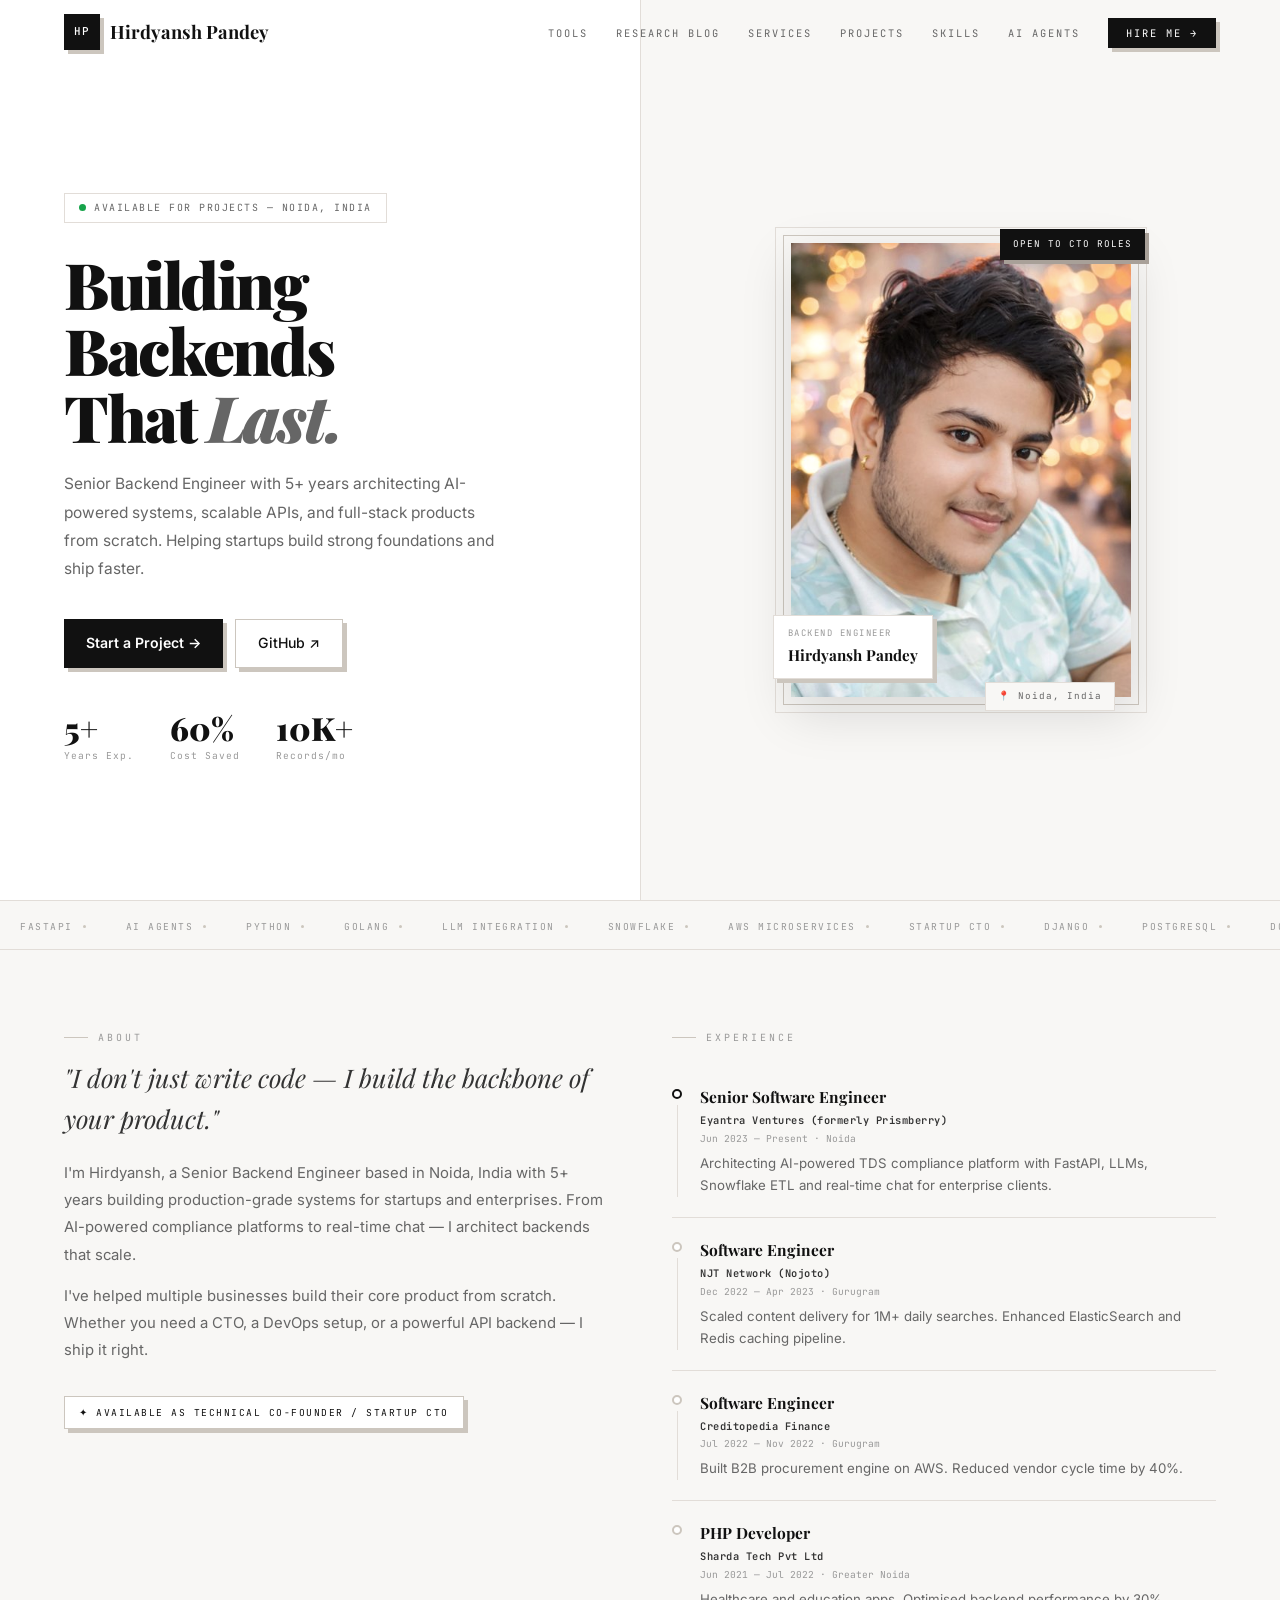
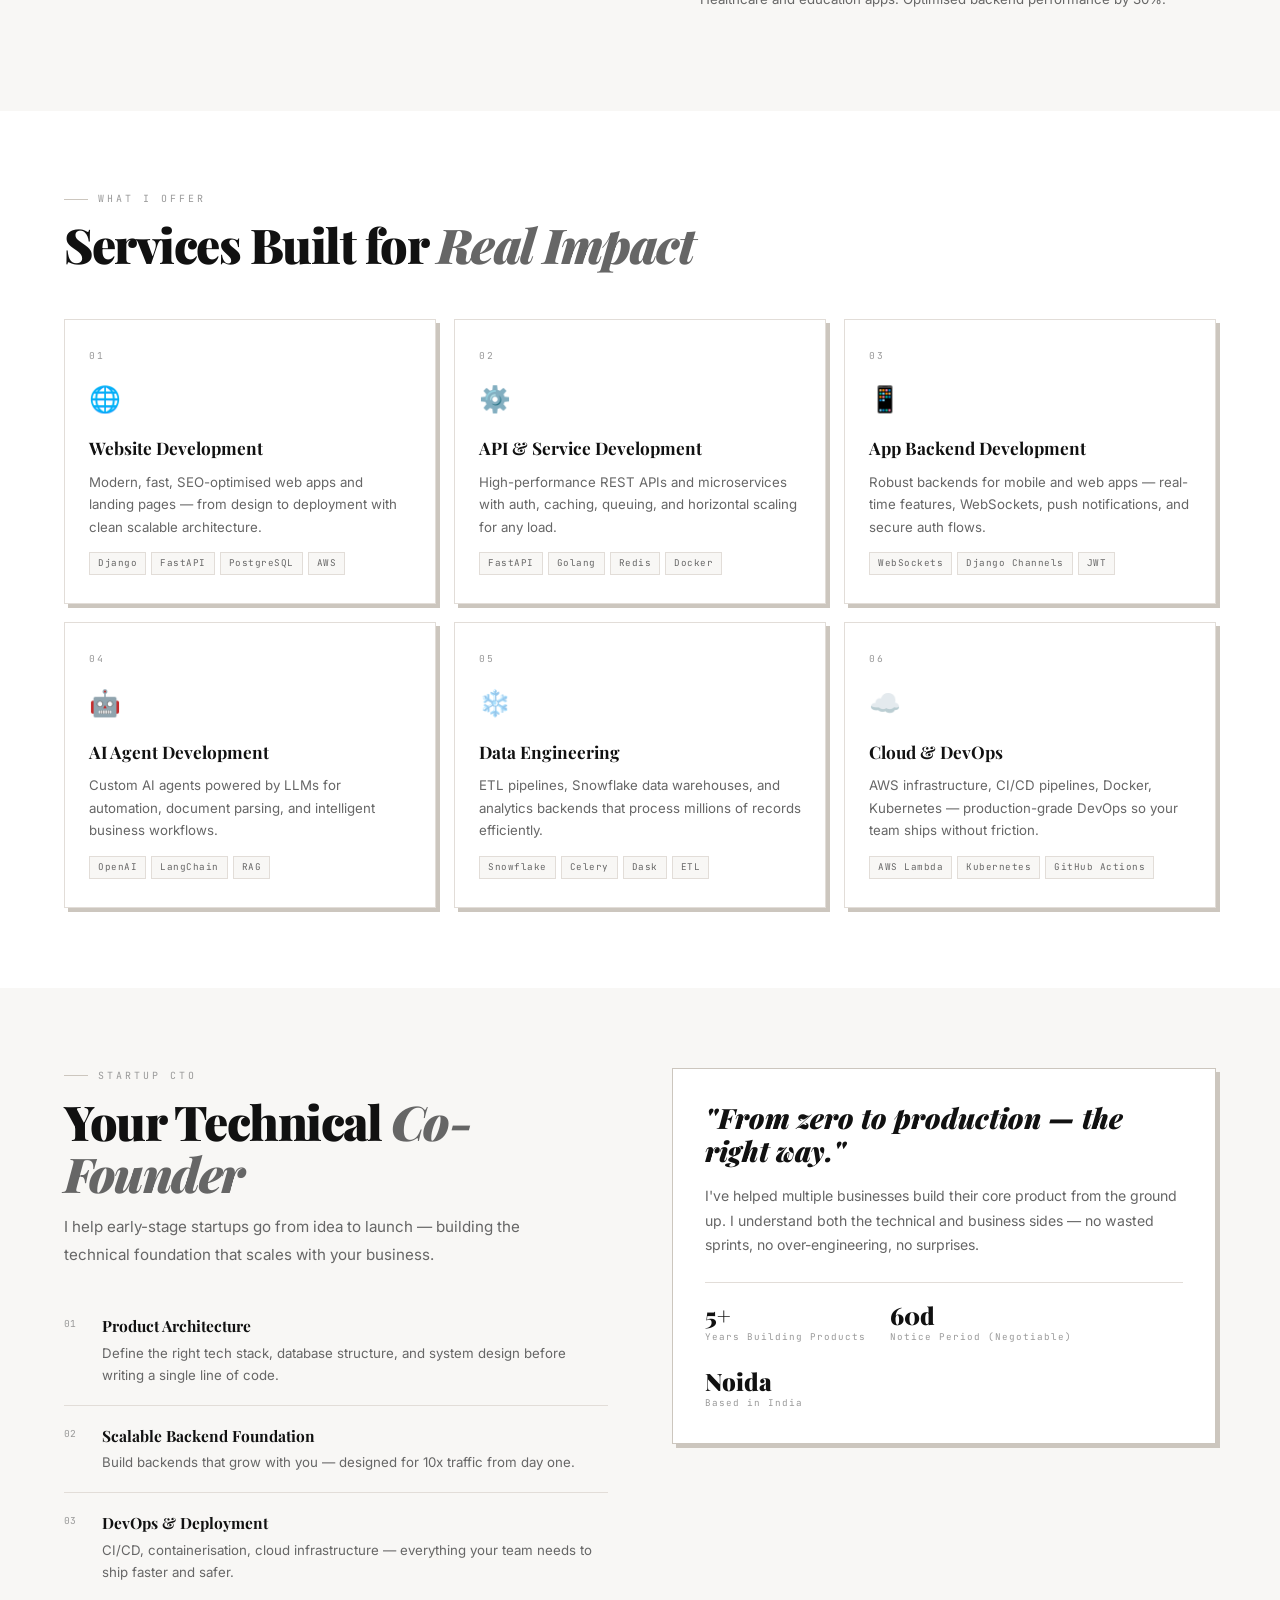
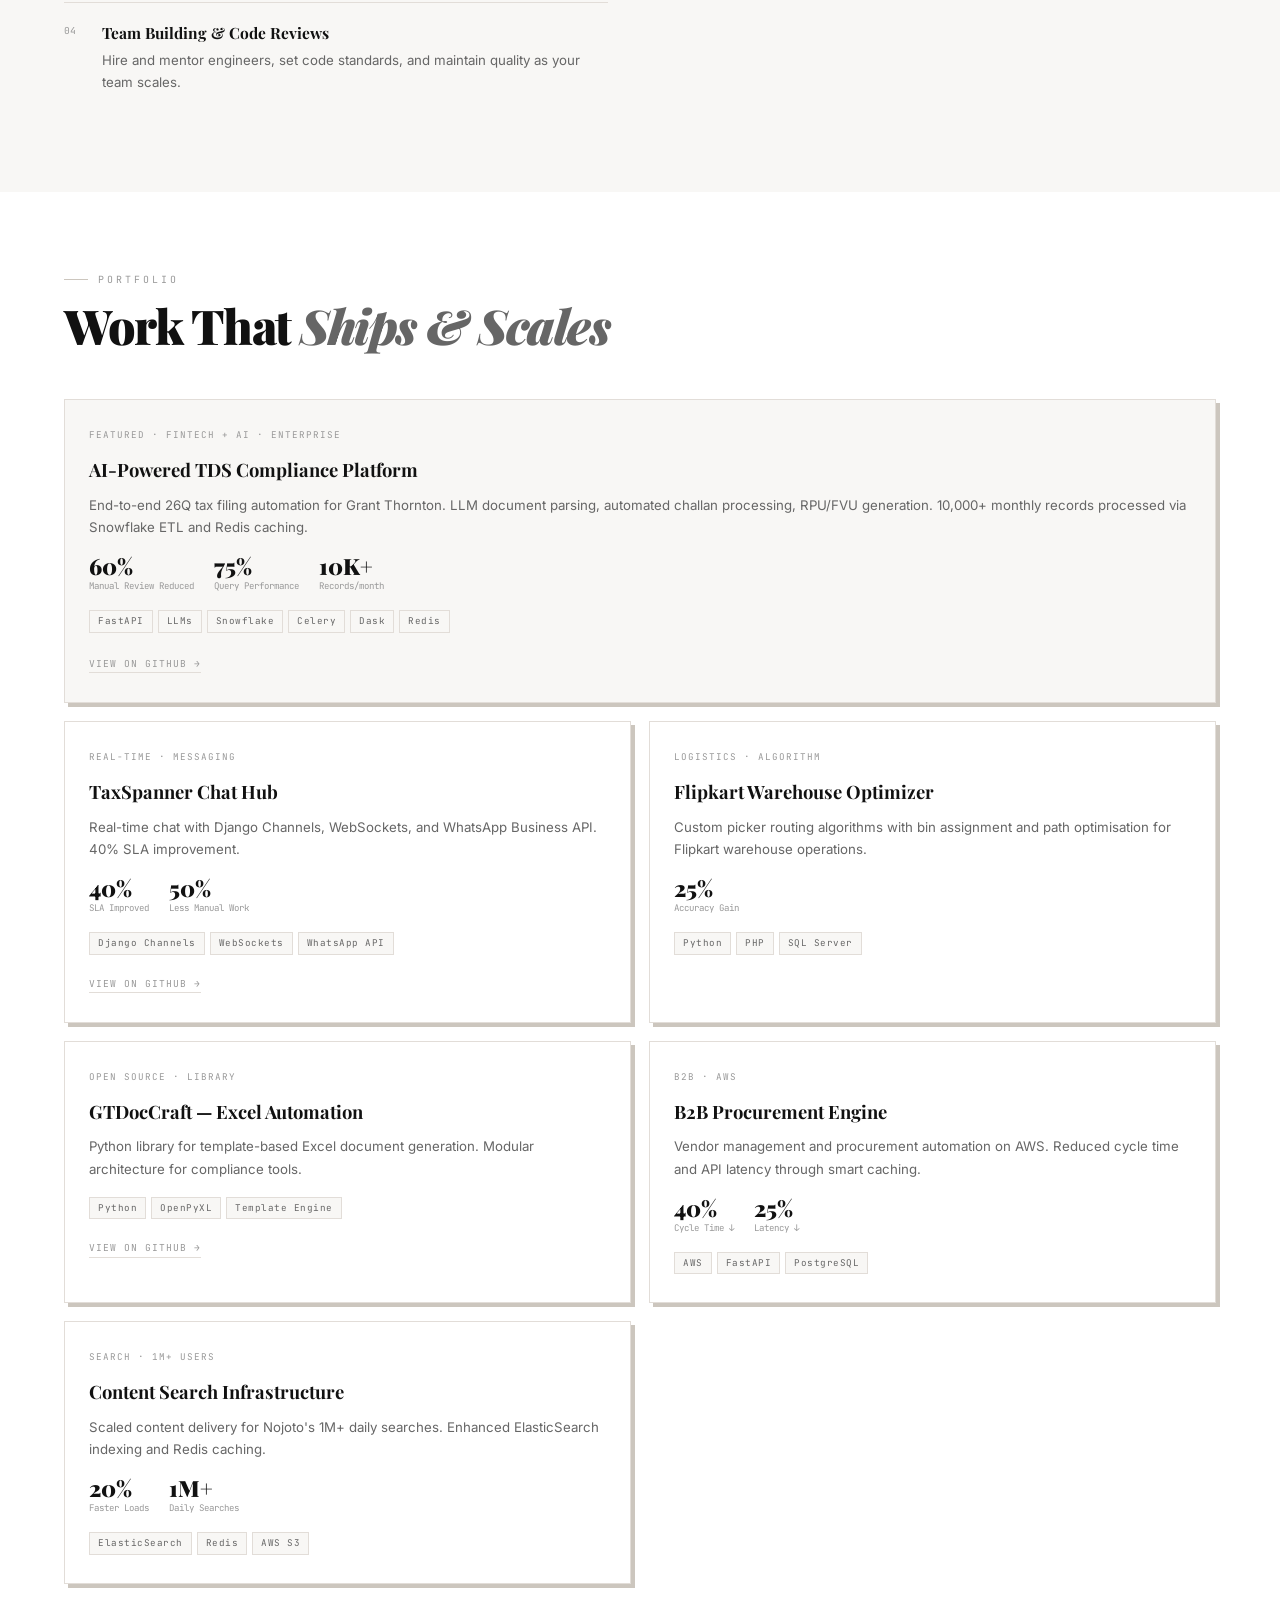
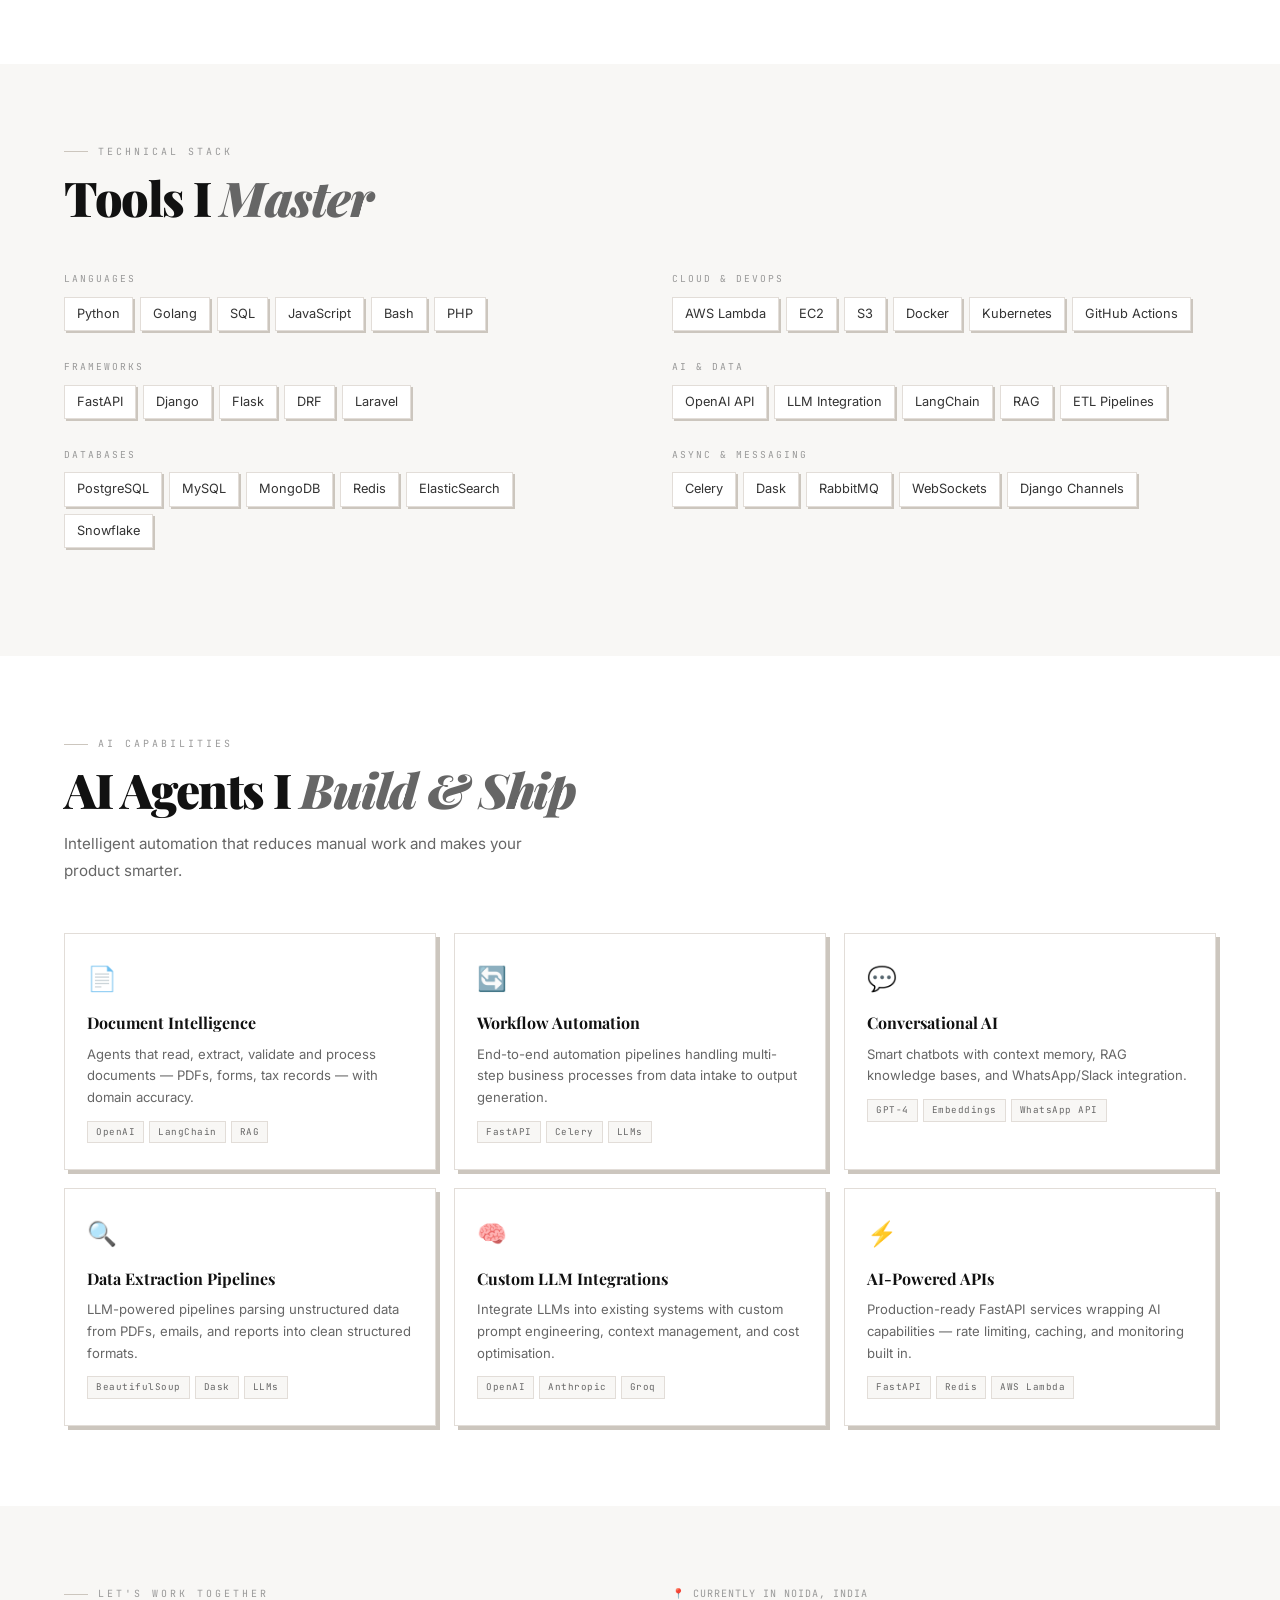
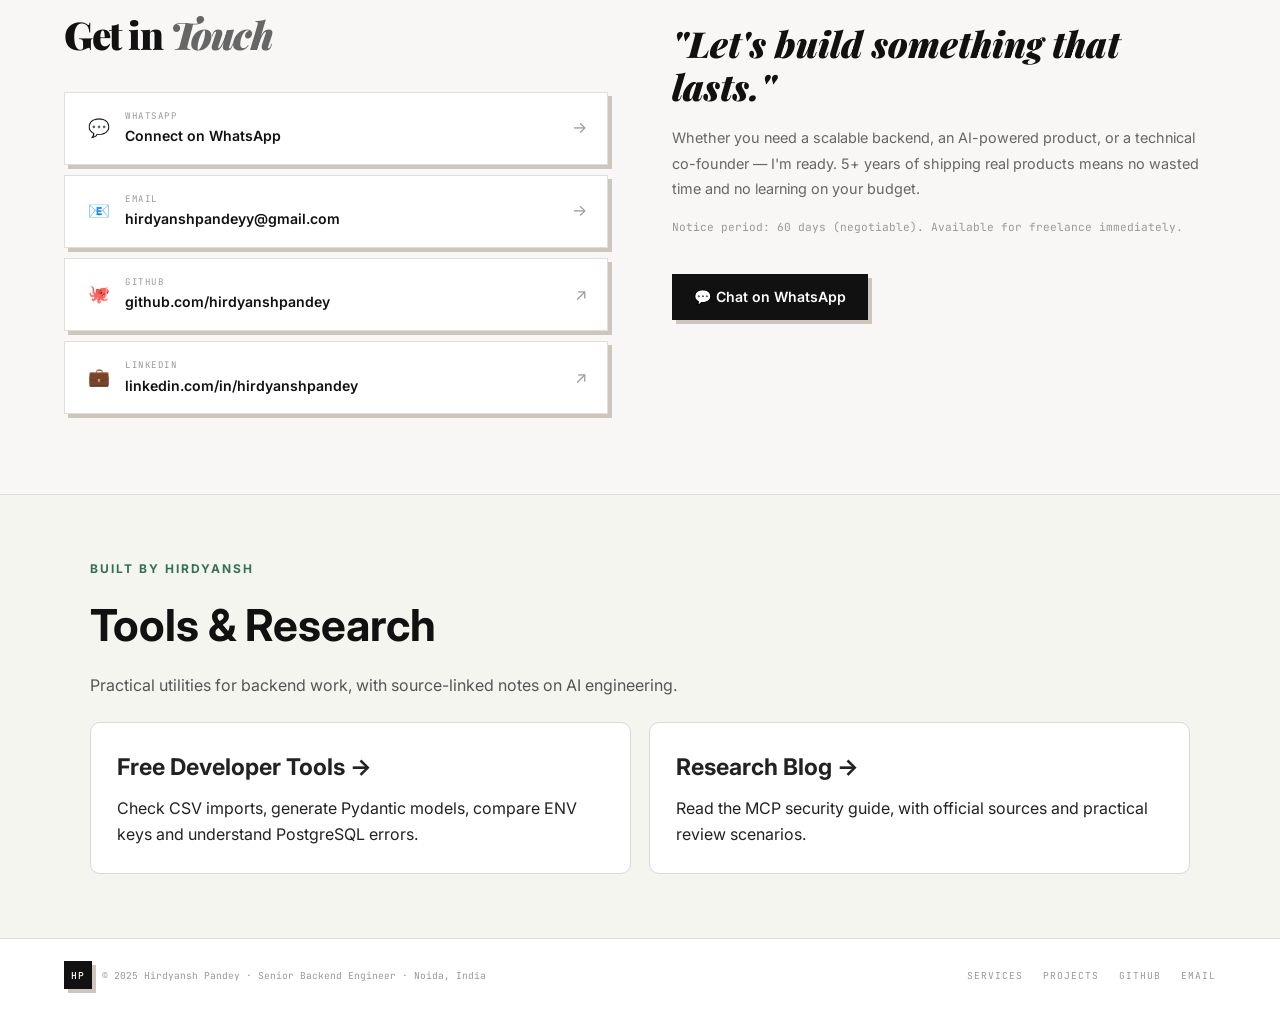
==== commit 87f85d39: "Integrate free backend tools and research blog into portfolio Add Tools and Blog navigation, homepag" ====
--- a/index.html
+++ b/index.html
@@ -423,6 +423,8 @@
     <span class="logo-name">Hirdyansh Pandey</span>
   </div>
   <ul class="nav-links">
+    <li><a href="/tools/">Tools</a></li>
+    <li><a href="/blog/">Research Blog</a></li>
     <li><a href="#services">Services</a></li>
     <li><a href="#projects">Projects</a></li>
     <li><a href="#skills">Skills</a></li>
@@ -435,6 +437,8 @@
 </nav>
 
 <div class="mobile-menu" id="mmenu">
+  <a href="/tools/">Tools</a>
+  <a href="/blog/">Research Blog</a>
   <a href="#services" onclick="closeMobile()">Services</a>
   <a href="#projects" onclick="closeMobile()">Projects</a>
   <a href="#skills" onclick="closeMobile()">Skills</a>
@@ -825,6 +829,7 @@
   </div>
 </section>
 
+<section aria-label="Tools and research" style="padding:64px 5vw;background:#f5f5f0;border-top:1px solid #e2ddd8"><div style="max-width:1100px;margin:auto"><p style="font-size:12px;letter-spacing:2px;color:#327250;font-weight:700">BUILT BY HIRDYANSH</p><h2 style="font-size:clamp(28px,4vw,44px);margin:12px 0">Tools &amp; Research</h2><p style="margin-bottom:24px;color:#555">Practical utilities for backend work, with source-linked notes on AI engineering.</p><div style="display:flex;gap:18px;flex-wrap:wrap"><a href="/tools/" style="flex:1;min-width:240px;display:block;padding:26px;background:white;border:1px solid #d6dcd5;border-radius:10px;color:#222;text-decoration:none"><strong style="font-size:23px">Free Developer Tools →</strong><p style="margin-top:10px">Check CSV imports, generate Pydantic models, compare ENV keys and understand PostgreSQL errors.</p></a><a href="/blog/" style="flex:1;min-width:240px;display:block;padding:26px;background:white;border:1px solid #d6dcd5;border-radius:10px;color:#222;text-decoration:none"><strong style="font-size:23px">Research Blog →</strong><p style="margin-top:10px">Read the MCP security guide, with official sources and practical review scenarios.</p></a></div></div></section>
 <!-- FOOTER -->
 <footer class="footer">
   <div style="display:flex; align-items:center; gap:10px;">
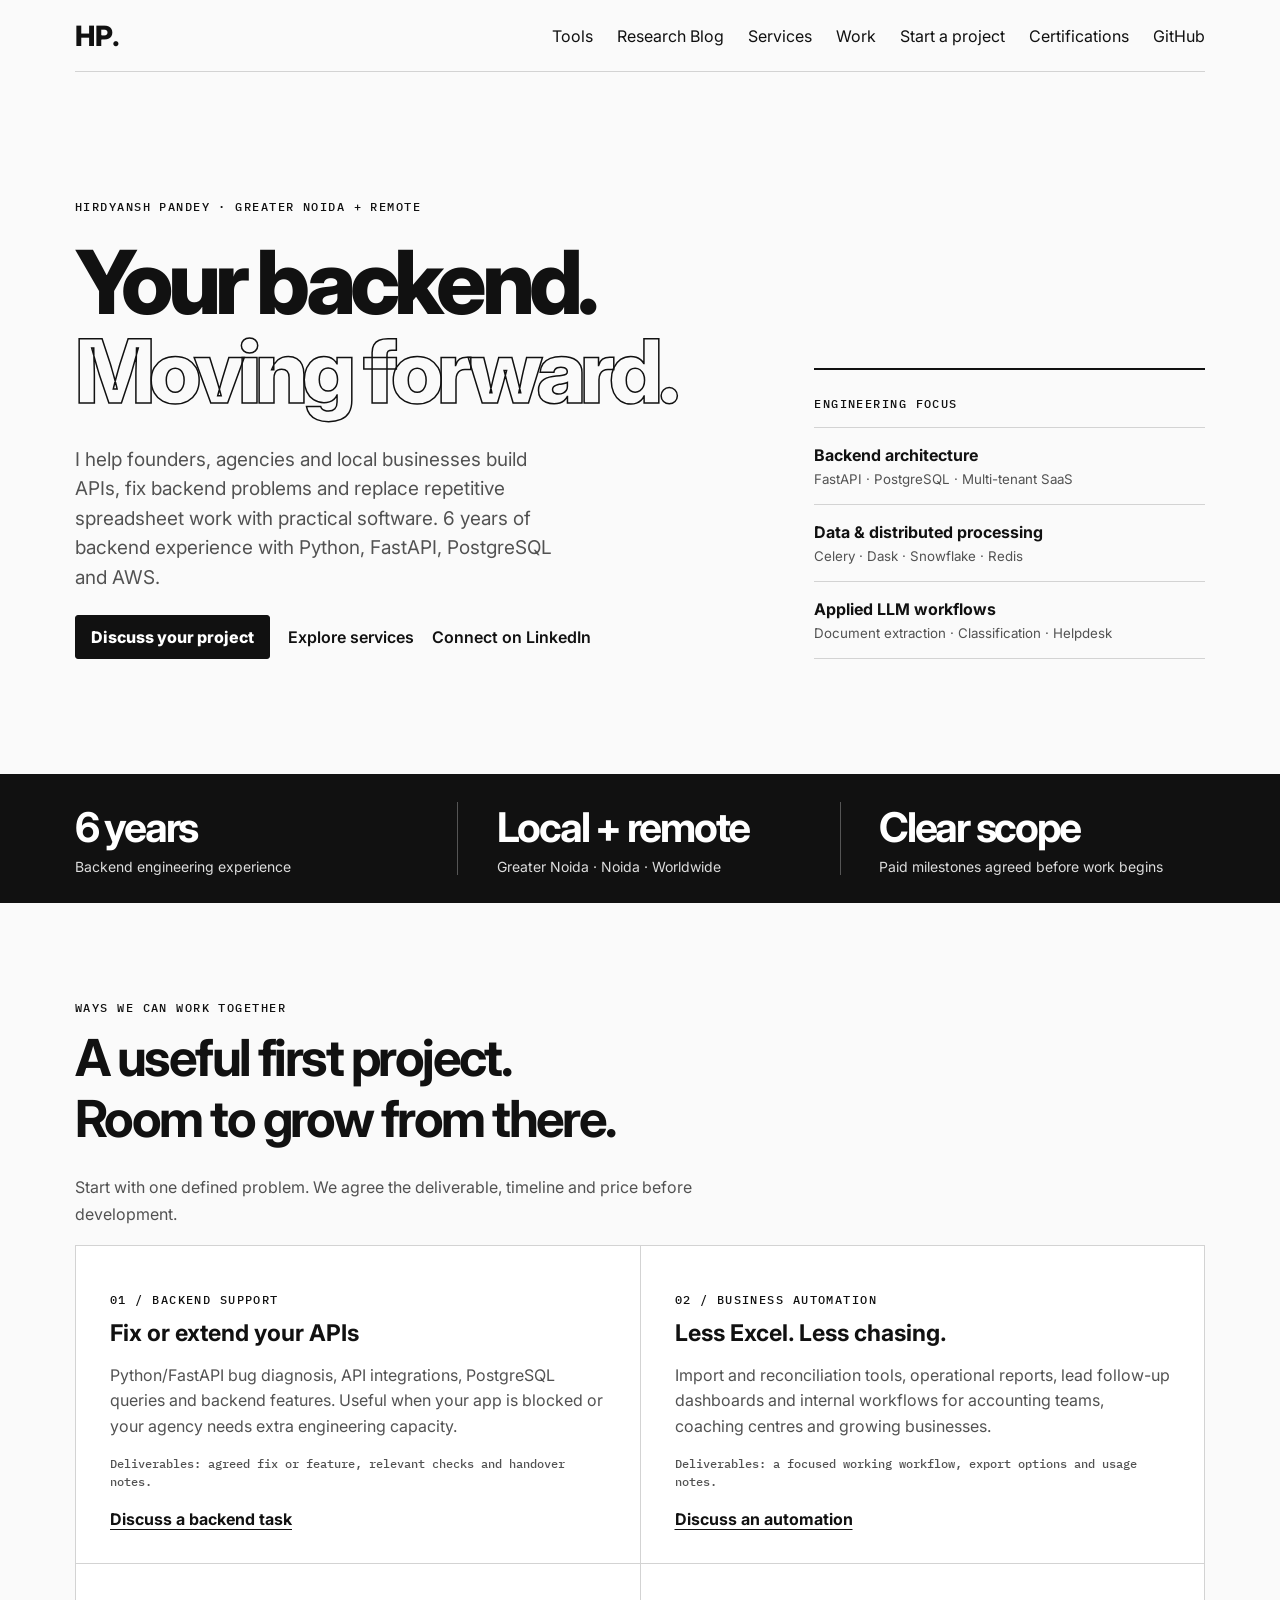
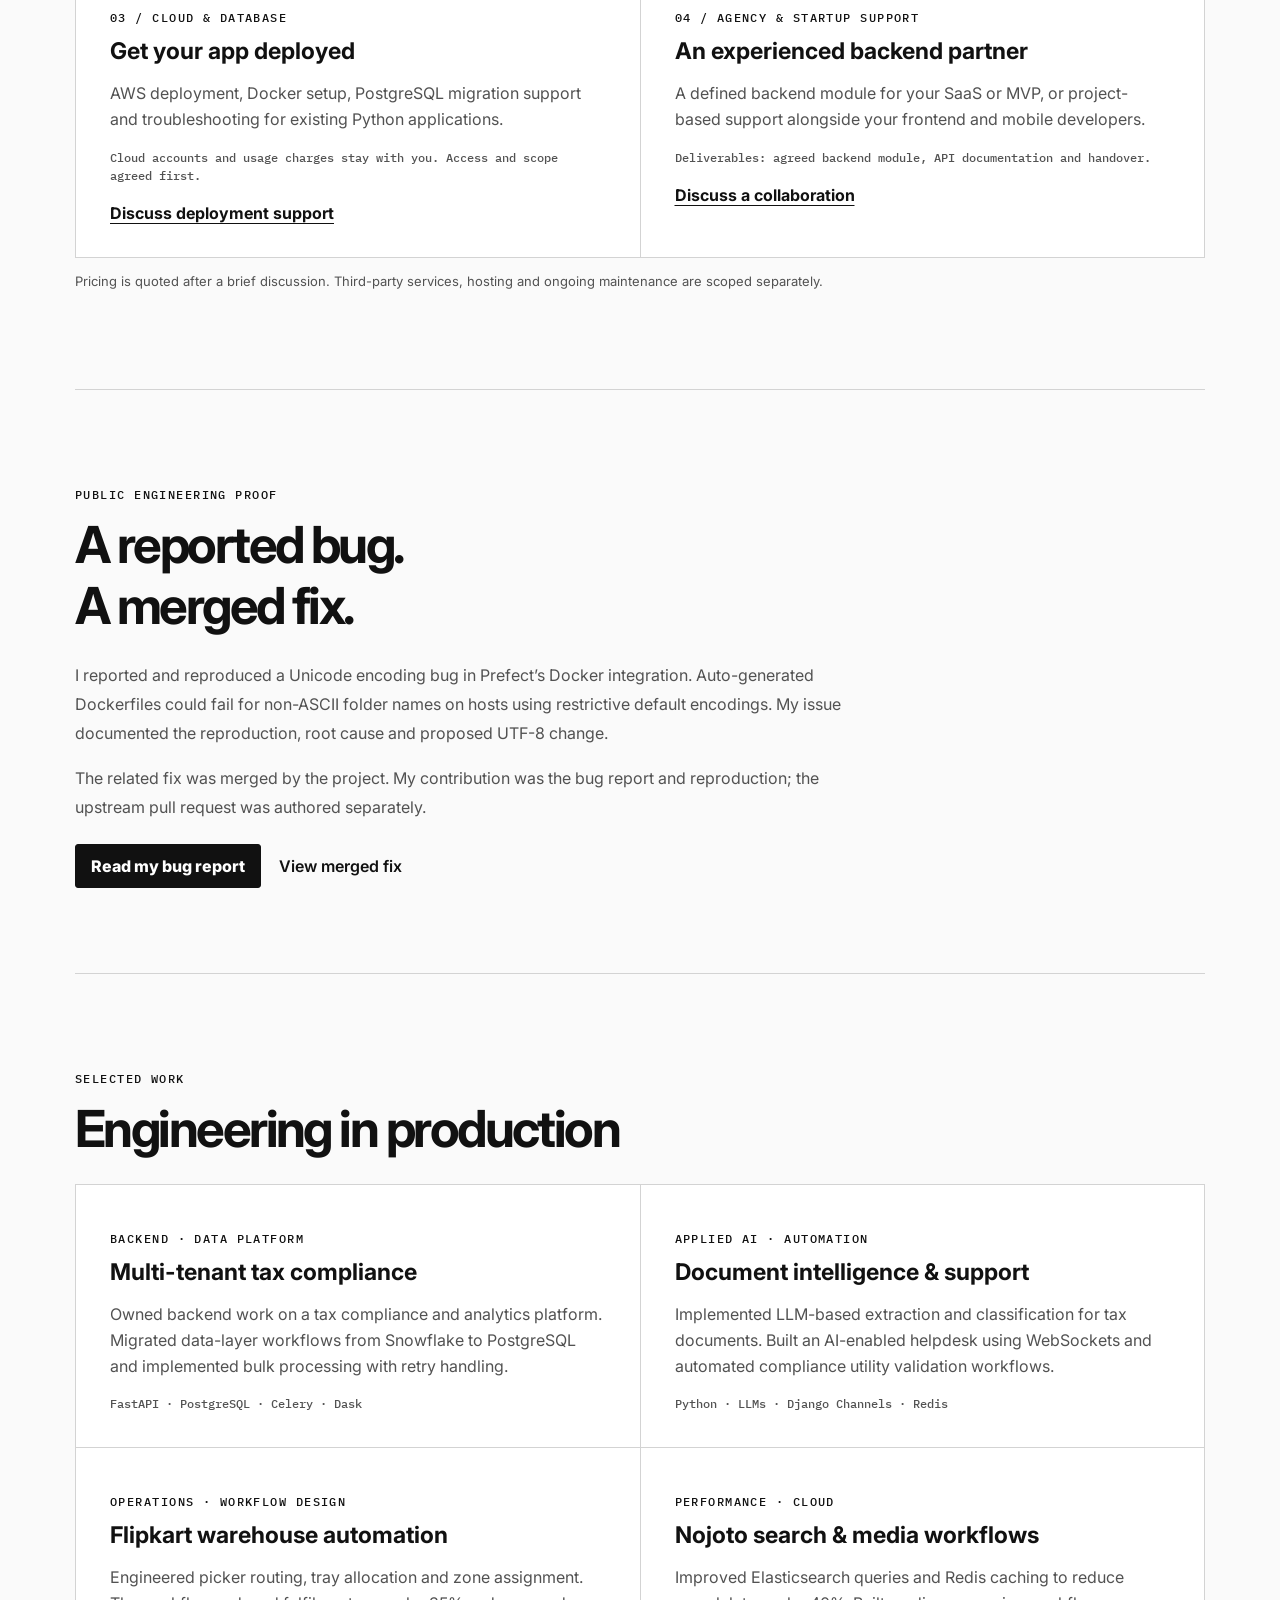
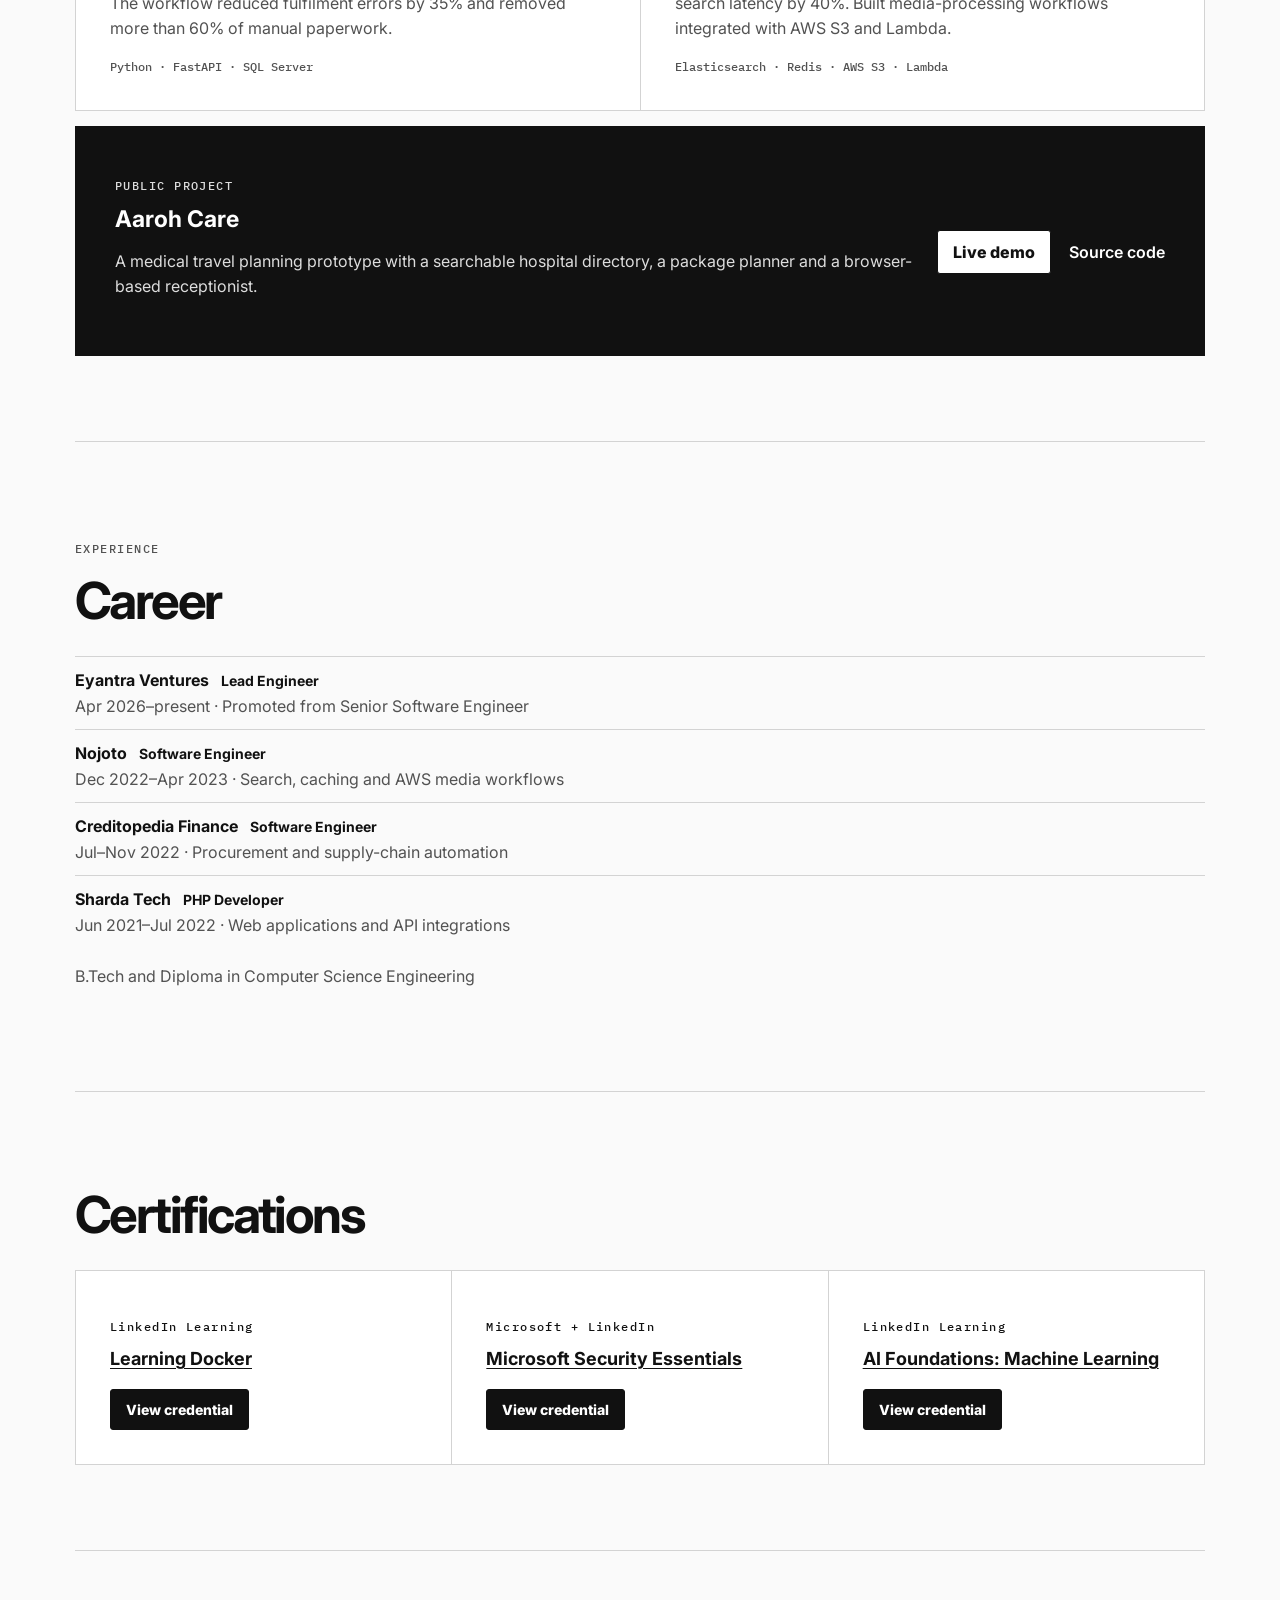
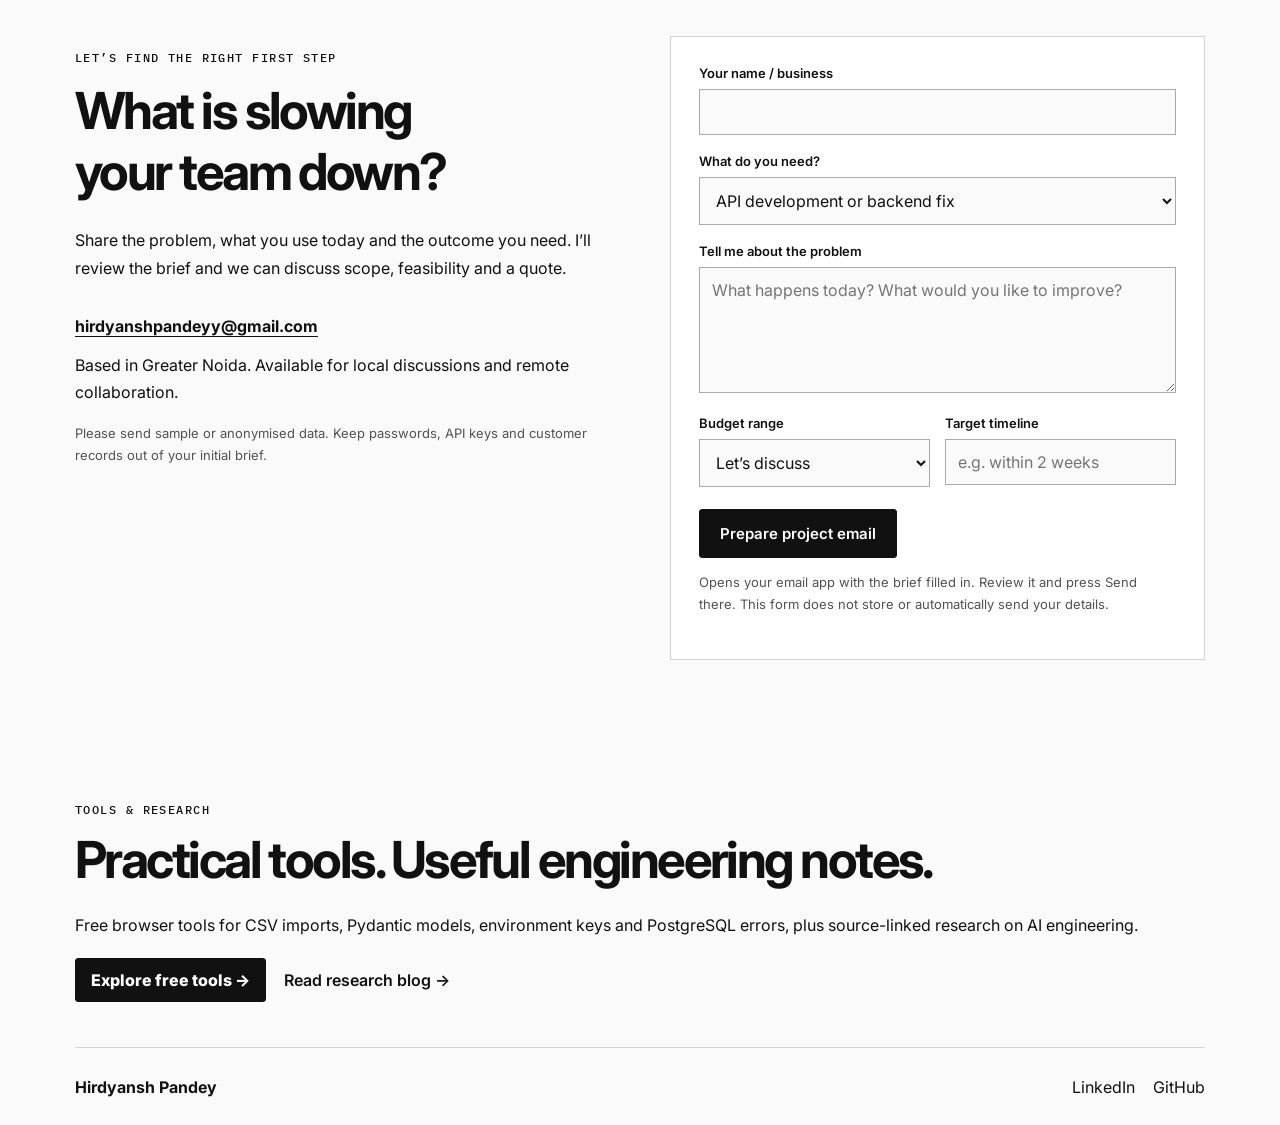
==== commit 7bf3b472: "fix: restore ZIP portfolio design and retain tools and research links" ====
--- a/index.html
+++ b/index.html
@@ -1,893 +1,47 @@
-<!DOCTYPE html>
+<!doctype html>
 <html lang="en">
 <head>
-<meta charset="UTF-8">
-<meta name="viewport" content="width=device-width, initial-scale=1.0">
-<title>Hirdyansh Pandey | Senior Backend Engineer & Startup CTO</title>
-<meta name="description" content="Hirdyansh Pandey — Senior Backend Engineer in Noida, India. 5+ years building AI agents, FastAPI backends, scalable microservices. Available as Startup CTO.">
-<link rel="preconnect" href="https://fonts.googleapis.com">
-<link href="https://fonts.googleapis.com/css2?family=Playfair+Display:ital,wght@0,700;0,900;1,700&family=Inter:wght@300;400;500;600&family=JetBrains+Mono:wght@400;500&display=swap" rel="stylesheet">
-<style>
-/* ===== RESET ===== */
-*, *::before, *::after { margin: 0; padding: 0; box-sizing: border-box; }
-html { scroll-behavior: smooth; }
-
-/* ===== TOKENS ===== */
-:root {
-  --bg: #ffffff;
-  --bg2: #f8f7f5;
-  --bg3: #f0ede8;
-  --border: #e2ddd8;
-  --border2: #ccc6be;
-  --text: #111111;
-  --text2: #333333;
-  --muted: #666666;
-  --light: #999999;
-  --green: #16a34a;
-  --s3: 4px 4px 0 #ccc6be;
-  --s3h: 6px 6px 0 #a8a098;
-}
-
-/* ===== BASE ===== */
-body {
-  background: var(--bg);
-  color: var(--text);
-  font-family: 'Inter', sans-serif;
-  line-height: 1.6;
-  overflow-x: hidden;
-  -webkit-font-smoothing: antialiased;
-}
-a { color: inherit; text-decoration: none; }
-img { display: block; max-width: 100%; }
-
-/* ===== PROGRESS BAR ===== */
-#prog { position: fixed; top: 0; left: 0; height: 3px; width: 0; background: var(--text); z-index: 9999; transition: width .08s; }
-
-/* ===== NAV ===== */
-.nav {
-  position: fixed; top: 0; left: 0; right: 0; z-index: 900;
-  height: 64px; display: flex; align-items: center; justify-content: space-between;
-  padding: 0 5vw;
-  transition: background .3s, box-shadow .3s, border-color .3s;
-  border-bottom: 1px solid transparent;
-}
-.nav.stuck {
-  background: rgba(255,255,255,0.97);
-  border-color: var(--border);
-  box-shadow: 0 2px 20px rgba(0,0,0,0.07);
-}
-.nav-logo { display: flex; align-items: center; gap: 10px; }
-.logo-box {
-  width: 36px; height: 36px;
-  background: var(--text); color: #ffffff;
-  display: flex; align-items: center; justify-content: center;
-  font-family: 'JetBrains Mono', monospace; font-size: .68rem; font-weight: 500; letter-spacing: 1px;
-  box-shadow: var(--s3); flex-shrink: 0;
-  transition: box-shadow .2s, transform .2s;
-}
-.logo-box:hover { box-shadow: var(--s3h); transform: translate(-2px,-2px); }
-.logo-name { font-family: 'Playfair Display', serif; font-weight: 700; font-size: 1.15rem; color: var(--text); }
-.nav-links { display: flex; align-items: center; gap: 28px; list-style: none; }
-.nav-links a {
-  font-family: 'JetBrains Mono', monospace; font-size: .65rem;
-  letter-spacing: 2px; text-transform: uppercase; color: var(--muted);
-  transition: color .2s;
-}
-.nav-links a:hover { color: var(--text); }
-.nav-cta {
-  background: var(--text) !important; color: #ffffff !important;
-  padding: 8px 18px; box-shadow: var(--s3);
-  transition: box-shadow .2s, transform .2s !important;
-}
-.nav-cta:hover { box-shadow: var(--s3h) !important; transform: translate(-2px,-2px) !important; }
-
-/* Hamburger */
-.burger { display: none; flex-direction: column; gap: 5px; cursor: pointer; background: none; border: none; padding: 4px; }
-.burger span { display: block; width: 22px; height: 2px; background: var(--text); border-radius: 2px; transition: all .3s; }
-.mobile-menu {
-  display: none; position: fixed; top: 64px; left: 0; right: 0;
-  background: #ffffff; border-bottom: 1px solid var(--border);
-  padding: 20px 24px; z-index: 800;
-  box-shadow: 0 8px 24px rgba(0,0,0,.08);
-  flex-direction: column; gap: 0;
-}
-.mobile-menu.open { display: flex; }
-.mobile-menu a {
-  font-family: 'JetBrains Mono', monospace; font-size: .75rem;
-  letter-spacing: 2px; text-transform: uppercase;
-  color: var(--text2); padding: 13px 0;
-  border-bottom: 1px solid var(--border); display: block;
-}
-.mobile-menu a:last-child { border-bottom: none; }
-
-/* ===== HELPERS ===== */
-.sec-label {
-  font-family: 'JetBrains Mono', monospace; font-size: .62rem;
-  letter-spacing: 3px; text-transform: uppercase; color: var(--light);
-  display: flex; align-items: center; gap: 10px; margin-bottom: 12px;
-}
-.sec-label::before { content: ''; width: 24px; height: 1px; background: var(--border2); }
-.sec-title {
-  font-family: 'Playfair Display', serif;
-  font-size: clamp(2rem, 4vw, 3rem);
-  font-weight: 900; letter-spacing: -1.5px; line-height: 1.08;
-  color: var(--text); margin-bottom: 14px;
-}
-.sec-title em { font-style: italic; color: var(--muted); }
-.sec-sub { color: var(--muted); font-size: .95rem; line-height: 1.8; max-width: 500px; }
-
-.btn-dark {
-  display: inline-flex; align-items: center; gap: 7px;
-  background: var(--text); color: #ffffff;
-  padding: 12px 22px; font-weight: 600; font-size: .88rem;
-  box-shadow: var(--s3); transition: box-shadow .2s, transform .2s;
-}
-.btn-dark:hover { box-shadow: var(--s3h); transform: translate(-2px,-2px); }
-.btn-out {
-  display: inline-flex; align-items: center; gap: 7px;
-  background: var(--bg); color: var(--text);
-  padding: 12px 22px; font-weight: 500; font-size: .88rem;
-  border: 1.5px solid var(--border2); box-shadow: var(--s3);
-  transition: box-shadow .2s, transform .2s;
-}
-.btn-out:hover { box-shadow: var(--s3h); transform: translate(-2px,-2px); }
-
-.tag {
-  font-family: 'JetBrains Mono', monospace; font-size: .58rem;
-  letter-spacing: .5px; padding: 3px 8px;
-  border: 1px solid var(--border); color: var(--muted);
-  background: var(--bg2);
-}
-.tags { display: flex; flex-wrap: wrap; gap: 5px; }
-
-/* ===== HERO ===== */
-.hero {
-  min-height: 100vh;
-  display: grid; grid-template-columns: 1fr 1fr;
-  align-items: stretch;
-}
-.hero-left {
-  padding: clamp(80px,10vw,120px) clamp(24px,5vw,72px) 64px;
-  display: flex; flex-direction: column; justify-content: center;
-  background: var(--bg);
-}
-.hero-right {
-  background: var(--bg2);
-  border-left: 1px solid var(--border);
-  display: flex; align-items: center; justify-content: center;
-  padding: clamp(80px,8vw,100px) clamp(24px,4vw,60px) 60px;
-}
-.hero-badge {
-  display: inline-flex; align-items: center; gap: 8px;
-  border: 1.5px solid var(--border); padding: 6px 14px; margin-bottom: 28px;
-  font-family: 'JetBrains Mono', monospace; font-size: .62rem;
-  letter-spacing: 1.5px; color: var(--muted); text-transform: uppercase;
-  background: var(--bg); width: fit-content;
-}
-.pulse {
-  width: 7px; height: 7px; border-radius: 50%; background: var(--green);
-  animation: pulse 2.5s ease-in-out infinite; flex-shrink: 0;
-}
-@keyframes pulse { 0%,100%{opacity:1;transform:scale(1)} 50%{opacity:.5;transform:scale(1.4)} }
-.hero-h1 {
-  font-family: 'Playfair Display', serif;
-  font-size: clamp(3rem, 5vw, 4.8rem);
-  font-weight: 900; letter-spacing: -2.5px; line-height: 1.04;
-  color: var(--text); margin-bottom: 20px;
-}
-.hero-h1 em { font-style: italic; color: var(--muted); }
-.hero-p {
-  font-size: .97rem; line-height: 1.82;
-  color: var(--muted); max-width: 440px; margin-bottom: 36px;
-}
-.hero-btns { display: flex; gap: 12px; flex-wrap: wrap; margin-bottom: 44px; }
-.hero-stats { display: flex; gap: 36px; flex-wrap: wrap; }
-.stat-val {
-  display: block; font-family: 'Playfair Display', serif;
-  font-size: 2rem; font-weight: 900; color: var(--text); line-height: 1;
-}
-.stat-lbl {
-  display: block; font-family: 'JetBrains Mono', monospace;
-  font-size: .6rem; letter-spacing: 1px; color: var(--light); margin-top: 4px;
-}
-
-/* Photo block */
-.photo-wrap { position: relative; width: 100%; max-width: 340px; }
-.photo-border-outer { position: absolute; inset: -16px; border: 1px solid var(--border); pointer-events: none; }
-.photo-border-inner { position: absolute; inset: -8px; border: 1.5px solid var(--border2); pointer-events: none; animation: bpulse 4s ease-in-out infinite; }
-@keyframes bpulse { 0%,100%{opacity:1} 50%{opacity:.2} }
-.photo-img {
-  width: 100%; aspect-ratio: 3/4; object-fit: cover; object-position: top center;
-  filter: contrast(1.04) saturate(.9);
-  box-shadow: 0 16px 48px rgba(0,0,0,.13);
-}
-.photo-tag-top {
-  position: absolute; top: -14px; right: -14px; z-index: 2;
-  background: var(--text); color: #ffffff;
-  padding: 8px 13px;
-  font-family: 'JetBrains Mono', monospace; font-size: .58rem;
-  letter-spacing: 1px; text-transform: uppercase;
-  box-shadow: 4px 4px 0 #a8a098;
-}
-.photo-tag-bottom {
-  position: absolute; bottom: 18px; left: -18px; z-index: 2;
-  background: #ffffff; border: 1.5px solid var(--border);
-  padding: 10px 14px; box-shadow: var(--s3);
-}
-.tag-role { font-family: 'JetBrains Mono', monospace; font-size: .56rem; letter-spacing: 1.5px; color: var(--light); text-transform: uppercase; margin-bottom: 3px; }
-.tag-name { font-family: 'Playfair Display', serif; font-size: .95rem; font-weight: 700; color: var(--text); }
-.photo-loc {
-  position: absolute; bottom: -14px; right: 16px; z-index: 2;
-  display: flex; align-items: center; gap: 5px;
-  background: var(--bg2); border: 1.5px solid var(--border);
-  padding: 6px 12px;
-  font-family: 'JetBrains Mono', monospace; font-size: .58rem; color: var(--muted); letter-spacing: 1px;
-}
-
-/* ===== TICKER ===== */
-.ticker {
-  overflow: hidden; background: var(--bg2);
-  border-top: 1px solid var(--border); border-bottom: 1px solid var(--border);
-  padding: 11px 0; white-space: nowrap;
-}
-.ticker-inner { display: inline-block; animation: ticker 28s linear infinite; }
-@keyframes ticker { from{transform:translateX(0)} to{transform:translateX(-50%)} }
-.tick-item {
-  display: inline-flex; align-items: center; gap: 10px; padding: 0 20px;
-  font-family: 'JetBrains Mono', monospace; font-size: .6rem;
-  letter-spacing: 1.5px; color: var(--light); text-transform: uppercase;
-}
-.tick-dot { width: 3px; height: 3px; border-radius: 50%; background: var(--border2); flex-shrink: 0; }
-
-/* ===== SECTION ===== */
-.sec { padding: 80px 5vw; }
-.sec-alt { background: var(--bg2); }
-
-/* ===== ABOUT ===== */
-.about-grid { display: grid; grid-template-columns: 1fr 1fr; gap: 64px; align-items: start; }
-.about-quote {
-  font-family: 'Playfair Display', serif;
-  font-size: clamp(1.2rem, 2vw, 1.6rem); font-style: italic; line-height: 1.58;
-  color: var(--text2); margin-bottom: 22px;
-}
-.about-p { color: var(--muted); line-height: 1.82; font-size: .93rem; margin-bottom: 14px; }
-.avail-chip {
-  display: inline-flex; align-items: center; gap: 7px;
-  border: 1.5px solid var(--border2); padding: 8px 14px;
-  font-family: 'JetBrains Mono', monospace; font-size: .6rem;
-  letter-spacing: 1.5px; color: var(--text); text-transform: uppercase;
-  margin-top: 18px; background: var(--bg); box-shadow: var(--s3);
-}
-
-/* Timeline */
-.timeline { margin-top: 20px; }
-.tl-item { display: flex; gap: 18px; padding: 20px 0; border-bottom: 1px solid var(--border); }
-.tl-item:last-child { border-bottom: none; }
-.tl-dots { display: flex; flex-direction: column; align-items: center; padding-top: 4px; flex-shrink: 0; }
-.tl-dot { width: 10px; height: 10px; border: 2px solid var(--text); border-radius: 50%; background: var(--bg); }
-.tl-dot.dim { border-color: var(--border2); }
-.tl-line { width: 1px; background: var(--border); flex: 1; margin-top: 6px; min-height: 32px; }
-.tl-item:last-child .tl-line { display: none; }
-.tl-role { font-family: 'Playfair Display', serif; font-weight: 700; font-size: .97rem; color: var(--text); margin-bottom: 2px; }
-.tl-company { font-family: 'JetBrains Mono', monospace; font-size: .65rem; color: var(--text2); margin-bottom: 2px; font-weight: 600; letter-spacing: .5px; }
-.tl-date { font-family: 'JetBrains Mono', monospace; font-size: .6rem; color: var(--light); margin-bottom: 7px; }
-.tl-desc { color: var(--muted); font-size: .83rem; line-height: 1.65; }
-
-/* ===== SERVICES ===== */
-.srv-grid { display: grid; grid-template-columns: repeat(3, 1fr); gap: 18px; margin-top: 48px; }
-.srv-card {
-  background: var(--bg); border: 1.5px solid var(--border);
-  box-shadow: var(--s3); padding: 28px 24px;
-  position: relative; overflow: hidden;
-  transition: box-shadow .22s, transform .22s;
-}
-.srv-card::before { content: ''; position: absolute; top: 0; left: 0; width: 3px; height: 0; background: var(--text); transition: height .35s; }
-.srv-card:hover { transform: translate(-3px,-3px); box-shadow: var(--s3h); }
-.srv-card:hover::before { height: 100%; }
-.srv-num { font-family: 'JetBrains Mono', monospace; font-size: .6rem; color: var(--light); letter-spacing: 2px; margin-bottom: 16px; }
-.srv-icon { font-size: 1.6rem; margin-bottom: 14px; display: block; }
-.srv-title { font-family: 'Playfair Display', serif; font-size: 1.08rem; font-weight: 700; color: var(--text); margin-bottom: 9px; }
-.srv-desc { color: var(--muted); font-size: .83rem; line-height: 1.7; margin-bottom: 14px; }
-
-/* ===== CTO ===== */
-.cto-grid { display: grid; grid-template-columns: 1fr 1fr; gap: 64px; align-items: start; }
-.cto-list { list-style: none; margin-top: 28px; }
-.cto-item { display: flex; gap: 16px; padding: 18px 0; border-bottom: 1px solid var(--border); }
-.cto-item:last-child { border-bottom: none; }
-.cto-num { font-family: 'JetBrains Mono', monospace; font-size: .6rem; color: var(--light); flex-shrink: 0; width: 22px; padding-top: 2px; }
-.cto-item h4 { font-family: 'Playfair Display', serif; font-size: .97rem; font-weight: 700; color: var(--text); margin-bottom: 4px; }
-.cto-item p { color: var(--muted); font-size: .83rem; line-height: 1.65; }
-.cto-box { background: var(--bg); border: 1.5px solid var(--border2); box-shadow: var(--s3); padding: 32px; }
-.cto-quote { font-family: 'Playfair Display', serif; font-size: 1.75rem; font-weight: 900; font-style: italic; line-height: 1.2; color: var(--text); margin-bottom: 16px; }
-.cto-body { color: var(--muted); font-size: .88rem; line-height: 1.75; }
-.cto-stats { display: flex; gap: 24px; margin-top: 24px; padding-top: 20px; border-top: 1px solid var(--border); flex-wrap: wrap; }
-.cs-val { font-family: 'Playfair Display', serif; font-size: 1.5rem; font-weight: 900; color: var(--text); line-height: 1; display: block; }
-.cs-lbl { font-family: 'JetBrains Mono', monospace; font-size: .58rem; letter-spacing: 1px; color: var(--light); margin-top: 3px; display: block; }
-
-/* ===== PROJECTS ===== */
-.proj-grid { display: grid; grid-template-columns: 1fr 1fr; gap: 18px; margin-top: 48px; }
-.proj-card { background: var(--bg); border: 1.5px solid var(--border); box-shadow: var(--s3); padding: 28px 24px; transition: box-shadow .22s, transform .22s; }
-.proj-card:hover { transform: translate(-3px,-3px); box-shadow: var(--s3h); }
-.proj-card.featured { grid-column: span 2; background: var(--bg2); }
-.proj-badge { font-family: 'JetBrains Mono', monospace; font-size: .58rem; letter-spacing: 1px; text-transform: uppercase; color: var(--light); margin-bottom: 12px; display: block; }
-.proj-title { font-family: 'Playfair Display', serif; font-size: 1.15rem; font-weight: 700; color: var(--text); margin-bottom: 9px; }
-.proj-p { color: var(--muted); font-size: .83rem; line-height: 1.7; margin-bottom: 16px; }
-.proj-metrics { display: flex; gap: 20px; margin-bottom: 16px; flex-wrap: wrap; }
-.pm-val { font-family: 'Playfair Display', serif; font-size: 1.4rem; font-weight: 900; color: var(--text); line-height: 1; display: block; }
-.pm-lbl { font-family: 'JetBrains Mono', monospace; font-size: .57rem; color: var(--light); margin-top: 2px; display: block; }
-.proj-link {
-  display: inline-flex; align-items: center; gap: 4px;
-  font-family: 'JetBrains Mono', monospace; font-size: .6rem; letter-spacing: 1px;
-  color: var(--light); border-bottom: 1px solid var(--border); padding-bottom: 1px;
-  text-transform: uppercase; transition: color .2s, border-color .2s;
-}
-.proj-link:hover { color: var(--text); border-color: var(--text); }
-
-/* ===== SKILLS ===== */
-.sk-grid { display: grid; grid-template-columns: 1fr 1fr; gap: 64px; margin-top: 48px; }
-.sk-group { margin-bottom: 28px; }
-.sk-label { font-family: 'JetBrains Mono', monospace; font-size: .6rem; letter-spacing: 2px; text-transform: uppercase; color: var(--light); margin-bottom: 10px; }
-.sk-pills { display: flex; flex-wrap: wrap; gap: 7px; }
-.sk-pill {
-  background: var(--bg); border: 1.5px solid var(--border);
-  padding: 6px 12px; font-size: .8rem; color: var(--text2);
-  box-shadow: 2px 2px 0 var(--border2);
-  transition: all .18s; cursor: default;
-}
-.sk-pill:hover { border-color: var(--text); color: var(--text); transform: translate(-1px,-1px); box-shadow: 3px 3px 0 var(--border2); }
-
-/* ===== AI ===== */
-.ai-grid { display: grid; grid-template-columns: repeat(3, 1fr); gap: 18px; margin-top: 48px; }
-.ai-card { background: var(--bg); border: 1.5px solid var(--border); box-shadow: var(--s3); padding: 26px 22px; transition: box-shadow .22s, transform .22s; }
-.ai-card:hover { transform: translate(-3px,-3px); box-shadow: var(--s3h); }
-.ai-icon { font-size: 1.5rem; margin-bottom: 12px; display: block; }
-.ai-title { font-family: 'Playfair Display', serif; font-size: 1rem; font-weight: 700; color: var(--text); margin-bottom: 8px; }
-.ai-desc { color: var(--muted); font-size: .82rem; line-height: 1.65; margin-bottom: 12px; }
-
-/* ===== CONTACT ===== */
-.ct-grid { display: grid; grid-template-columns: 1fr 1fr; gap: 64px; align-items: start; }
-.ct-links { display: flex; flex-direction: column; gap: 10px; margin-top: 36px; }
-.ct-link {
-  display: flex; align-items: center; justify-content: space-between;
-  background: var(--bg); border: 1.5px solid var(--border);
-  box-shadow: var(--s3); padding: 16px 20px;
-  transition: box-shadow .2s, transform .2s;
-}
-.ct-link:hover { transform: translate(-3px,-3px); box-shadow: var(--s3h); }
-.ct-link-left { display: flex; align-items: center; gap: 12px; }
-.ct-ico { font-size: 1.1rem; width: 28px; text-align: center; flex-shrink: 0; }
-.ct-lbl { font-family: 'JetBrains Mono', monospace; font-size: .57rem; letter-spacing: 1.5px; text-transform: uppercase; color: var(--light); margin-bottom: 2px; }
-.ct-val { font-size: .88rem; font-weight: 600; color: var(--text); }
-.ct-arr { font-size: 1rem; color: var(--light); }
-
-.ct-msg { font-family: 'Playfair Display', serif; font-size: clamp(1.7rem, 2.8vw, 2.5rem); font-weight: 900; font-style: italic; line-height: 1.18; color: var(--text); margin-bottom: 18px; }
-.ct-detail { color: var(--muted); font-size: .9rem; line-height: 1.78; margin-bottom: 16px; }
-.ct-loc { display: flex; align-items: center; gap: 6px; font-family: 'JetBrains Mono', monospace; font-size: .63rem; letter-spacing: 1px; color: var(--light); text-transform: uppercase; margin-bottom: 20px; }
-
-/* ===== FOOTER ===== */
-.footer {
-  background: var(--bg); border-top: 1px solid var(--border);
-  padding: 22px 5vw; display: flex; align-items: center;
-  justify-content: space-between; flex-wrap: wrap; gap: 12px;
-}
-.footer-copy { font-family: 'JetBrains Mono', monospace; font-size: .6rem; color: var(--light); }
-.footer-links { display: flex; gap: 20px; }
-.footer-links a { font-family: 'JetBrains Mono', monospace; font-size: .6rem; color: var(--light); letter-spacing: 1px; text-transform: uppercase; transition: color .2s; }
-.footer-links a:hover { color: var(--text); }
-
-/* ===== REVEAL ===== */
-.rv { opacity: 0; transform: translateY(18px); transition: opacity .65s ease, transform .65s ease; }
-.rv.on { opacity: 1; transform: translateY(0); }
-.rv.d1 { transition-delay: .08s; }
-.rv.d2 { transition-delay: .16s; }
-.rv.d3 { transition-delay: .24s; }
-.rv.d4 { transition-delay: .32s; }
-.rv.d5 { transition-delay: .40s; }
-
-/* ===== RESPONSIVE ===== */
-@media (max-width: 1100px) {
-  .hero { grid-template-columns: 1fr; min-height: auto; }
-  .hero-left { padding: 88px 5vw 44px; }
-  .hero-right { border-left: none; border-top: 1px solid var(--border); padding: 40px 5vw 60px; }
-  .photo-wrap { max-width: 300px; }
-  .photo-border-outer, .photo-border-inner { display: none; }
-  .about-grid, .cto-grid, .sk-grid, .ct-grid { grid-template-columns: 1fr; gap: 44px; }
-  .srv-grid { grid-template-columns: 1fr 1fr; }
-  .proj-grid { grid-template-columns: 1fr; }
-  .proj-card.featured { grid-column: span 1; }
-  .ai-grid { grid-template-columns: 1fr 1fr; }
-}
-@media (max-width: 700px) {
-  .nav-links { display: none; }
-  .burger { display: flex; }
-  .hero-left { padding: 80px 5vw 36px; }
-  .hero-right { padding: 32px 5vw 52px; }
-  .photo-wrap { max-width: 260px; }
-  .hero-btns { flex-direction: column; align-items: flex-start; }
-  .hero-stats { gap: 20px; }
-  .sec { padding: 52px 5vw; }
-  .srv-grid, .ai-grid { grid-template-columns: 1fr; }
-  .sk-grid { grid-template-columns: 1fr; gap: 0; }
-  .footer { flex-direction: column; align-items: flex-start; gap: 12px; }
-}
-</style>
+<meta charset="utf-8">
+<meta name="viewport" content="width=device-width,initial-scale=1">
+<meta name="description" content="Hire Hirdyansh Pandey for Python/FastAPI backend development, PostgreSQL, AWS deployments and business automation. Based in Greater Noida; available remotely.">
+<title>Python & FastAPI Developer in Greater Noida | Hirdyansh Pandey</title>
+<meta property="og:title" content="Hirdyansh Pandey — Backend Engineering & Business Automation">
+<meta property="og:description" content="Python APIs, PostgreSQL, AWS and practical automation. Explore services and send a project brief.">
+<meta property="og:type" content="website">
+<link rel="stylesheet" href="style.css">
 </head>
 <body>
-
-<div id="prog"></div>
-
-<!-- NAV -->
-<nav class="nav" id="nav">
-  <div class="nav-logo">
-    <div class="logo-box">HP</div>
-    <span class="logo-name">Hirdyansh Pandey</span>
-  </div>
-  <ul class="nav-links">
-    <li><a href="/tools/">Tools</a></li>
-    <li><a href="/blog/">Research Blog</a></li>
-    <li><a href="#services">Services</a></li>
-    <li><a href="#projects">Projects</a></li>
-    <li><a href="#skills">Skills</a></li>
-    <li><a href="#ai">AI Agents</a></li>
-    <li><a href="#contact" class="nav-cta">Hire Me →</a></li>
-  </ul>
-  <button class="burger" id="burger" aria-label="Menu" onclick="toggleMenu()">
-    <span></span><span></span><span></span>
-  </button>
-</nav>
-
-<div class="mobile-menu" id="mmenu">
-  <a href="/tools/">Tools</a>
-  <a href="/blog/">Research Blog</a>
-  <a href="#services" onclick="closeMobile()">Services</a>
-  <a href="#projects" onclick="closeMobile()">Projects</a>
-  <a href="#skills" onclick="closeMobile()">Skills</a>
-  <a href="#ai" onclick="closeMobile()">AI Agents</a>
-  <a href="#contact" onclick="closeMobile()">Hire Me →</a>
+<a class="skip" href="#main-content">Skip to content</a><header class="wrap top"><a class="logo" href="#">HP<span>.</span></a><nav aria-label="Main"><a href="/tools/">Tools</a><a href="/blog/">Research Blog</a><a href="#services">Services</a><a href="#work">Work</a><a href="#contact">Start a project</a><a href="#certifications">Certifications</a><a href="https://github.com/hirdyanshpandey">GitHub </a></nav></header>
+<main id="main-content">
+<section class="wrap hero">
+<div><p class="label">HIRDYANSH PANDEY · GREATER NOIDA + REMOTE</p><h1 class="client-heading">Your backend.<br><em>Moving forward.</em></h1><p class="intro">I help founders, agencies and local businesses build APIs, fix backend problems and replace repetitive spreadsheet work with practical software. 6 years of backend experience with Python, FastAPI, PostgreSQL and AWS.</p><div class="actions"><a class="button" href="#contact">Discuss your project </a><a class="quiet" href="#services">Explore services </a><a class="quiet" href="https://www.linkedin.com/in/hirdyanshpandey/">Connect on LinkedIn </a></div></div>
+<aside class="profile"><p class="label">ENGINEERING FOCUS</p><ul><li><div><strong>Backend architecture</strong><small>FastAPI · PostgreSQL · Multi-tenant SaaS</small></div></li><li><div><strong>Data & distributed processing</strong><small>Celery · Dask · Snowflake · Redis</small></div></li><li><div><strong>Applied LLM workflows</strong><small>Document extraction · Classification · Helpdesk</small></div></li></ul></aside>
+</section>
+<div class="band"><div class="wrap metrics"><div><strong>6 years</strong><span>Backend engineering experience</span></div><div><strong>Local + remote</strong><span>Greater Noida · Noida · Worldwide</span></div><div><strong>Clear scope</strong><span>Paid milestones agreed before work begins</span></div></div></div>
+<section id="services" class="wrap block"><p class="label">WAYS WE CAN WORK TOGETHER</p><h2>A useful first project.<br>Room to grow from there.</h2><p class="section-intro">Start with one defined problem. We agree the deliverable, timeline and price before development.</p><div class="cards">
+<article><p class="tag">01 / BACKEND SUPPORT</p><h3>Fix or extend your APIs</h3><p>Python/FastAPI bug diagnosis, API integrations, PostgreSQL queries and backend features. Useful when your app is blocked or your agency needs extra engineering capacity.</p><small>Deliverables: agreed fix or feature, relevant checks and handover notes.</small><a class="service-link" href="#contact" data-service="API development or backend fix">Discuss a backend task </a></article>
+<article><p class="tag">02 / BUSINESS AUTOMATION</p><h3>Less Excel. Less chasing.</h3><p>Import and reconciliation tools, operational reports, lead follow-up dashboards and internal workflows for accounting teams, coaching centres and growing businesses.</p><small>Deliverables: a focused working workflow, export options and usage notes.</small><a class="service-link" href="#contact" data-service="Excel, reporting or workflow automation">Discuss an automation </a></article>
+<article><p class="tag">03 / CLOUD &amp; DATABASE</p><h3>Get your app deployed</h3><p>AWS deployment, Docker setup, PostgreSQL migration support and troubleshooting for existing Python applications.</p><small>Cloud accounts and usage charges stay with you. Access and scope agreed first.</small><a class="service-link" href="#contact" data-service="AWS, Docker or PostgreSQL support">Discuss deployment support </a></article>
+<article><p class="tag">04 / AGENCY &amp; STARTUP SUPPORT</p><h3>An experienced backend partner</h3><p>A defined backend module for your SaaS or MVP, or project-based support alongside your frontend and mobile developers.</p><small>Deliverables: agreed backend module, API documentation and handover.</small><a class="service-link" href="#contact" data-service="SaaS module or agency collaboration">Discuss a collaboration </a></article>
+</div><p class="scope-note">Pricing is quoted after a brief discussion. Third-party services, hosting and ongoing maintenance are scoped separately.</p></section>
+<section id="contribution" class="wrap block proof"><p class="label">PUBLIC ENGINEERING PROOF</p><h2>A reported bug.<br>A merged fix.</h2><p>I reported and reproduced a Unicode encoding bug in Prefect’s Docker integration. Auto-generated Dockerfiles could fail for non-ASCII folder names on hosts using restrictive default encodings. My issue documented the reproduction, root cause and proposed UTF-8 change.</p><p>The related fix was merged by the project. My contribution was the bug report and reproduction; the upstream pull request was authored separately.</p><div class="actions"><a class="button" href="https://github.com/PrefectHQ/prefect/issues/23928">Read my bug report </a><a class="quiet" href="https://github.com/PrefectHQ/prefect/pull/23929">View merged fix </a></div></section>
+<section id="work" class="wrap block"><p class="label">SELECTED WORK</p><h2>Engineering in production</h2>
+<div class="cards">
+<article><p class="tag">BACKEND · DATA PLATFORM</p><h3>Multi-tenant tax compliance</h3><p>Owned backend work on a tax compliance and analytics platform. Migrated data-layer workflows from Snowflake to PostgreSQL and implemented bulk processing with retry handling.</p><small>FastAPI · PostgreSQL · Celery · Dask</small></article>
+<article><p class="tag">APPLIED AI · AUTOMATION</p><h3>Document intelligence & support</h3><p>Implemented LLM-based extraction and classification for tax documents. Built an AI-enabled helpdesk using WebSockets and automated compliance utility validation workflows.</p><small>Python · LLMs · Django Channels · Redis</small></article>
+<article><p class="tag">OPERATIONS · WORKFLOW DESIGN</p><h3>Flipkart warehouse automation</h3><p>Engineered picker routing, tray allocation and zone assignment. The workflow reduced fulfilment errors by 35% and removed more than 60% of manual paperwork.</p><small>Python · FastAPI · SQL Server</small></article>
+<article><p class="tag">PERFORMANCE · CLOUD</p><h3>Nojoto search & media workflows</h3><p>Improved Elasticsearch queries and Redis caching to reduce search latency by 40%. Built media-processing workflows integrated with AWS S3 and Lambda.</p><small>Elasticsearch · Redis · AWS S3 · Lambda</small></article>
 </div>
-
-<!-- HERO -->
-<section class="hero" id="home">
-  <div class="hero-left">
-    <div class="hero-badge">
-      <span class="pulse"></span>
-      Available for Projects — Noida, India
-    </div>
-    <h1 class="hero-h1">
-      Building<br>Backends<br>That <em>Last.</em>
-    </h1>
-    <p class="hero-p">Senior Backend Engineer with 5+ years architecting AI-powered systems, scalable APIs, and full-stack products from scratch. Helping startups build strong foundations and ship faster.</p>
-    <div class="hero-btns">
-      <a href="#contact" class="btn-dark">Start a Project →</a>
-      <a href="https://github.com/hirdyanshpandey" target="_blank" rel="noopener" class="btn-out">GitHub ↗</a>
-    </div>
-    <div class="hero-stats">
-      <div>
-        <span class="stat-val">5+</span>
-        <span class="stat-lbl">Years Exp.</span>
-      </div>
-      <div>
-        <span class="stat-val">60%</span>
-        <span class="stat-lbl">Cost Saved</span>
-      </div>
-      <div>
-        <span class="stat-val">10K+</span>
-        <span class="stat-lbl">Records/mo</span>
-      </div>
-    </div>
-  </div>
-  <div class="hero-right">
-    <div class="photo-wrap">
-      <div class="photo-border-outer"></div>
-      <div class="photo-border-inner"></div>
-      <div class="photo-tag-top">Open to CTO Roles</div>
-      <img class="photo-img" src="[data-uri]" alt="Hirdyansh Pandey Senior Backend Engineer Noida India">
-      <div class="photo-tag-bottom">
-        <div class="tag-role">Backend Engineer</div>
-        <div class="tag-name">Hirdyansh Pandey</div>
-      </div>
-      <div class="photo-loc">📍 Noida, India</div>
-    </div>
-  </div>
-</section>
-
-<!-- TICKER -->
-<div class="ticker">
-  <div class="ticker-inner">
-    <span class="tick-item">FastAPI<span class="tick-dot"></span></span><span class="tick-item">AI Agents<span class="tick-dot"></span></span><span class="tick-item">Python<span class="tick-dot"></span></span><span class="tick-item">Golang<span class="tick-dot"></span></span><span class="tick-item">LLM Integration<span class="tick-dot"></span></span><span class="tick-item">Snowflake<span class="tick-dot"></span></span><span class="tick-item">AWS Microservices<span class="tick-dot"></span></span><span class="tick-item">Startup CTO<span class="tick-dot"></span></span><span class="tick-item">Django<span class="tick-dot"></span></span><span class="tick-item">PostgreSQL<span class="tick-dot"></span></span><span class="tick-item">Docker<span class="tick-dot"></span></span><span class="tick-item">DevOps<span class="tick-dot"></span></span><span class="tick-item">FastAPI<span class="tick-dot"></span></span><span class="tick-item">AI Agents<span class="tick-dot"></span></span><span class="tick-item">Python<span class="tick-dot"></span></span><span class="tick-item">Golang<span class="tick-dot"></span></span><span class="tick-item">LLM Integration<span class="tick-dot"></span></span><span class="tick-item">Snowflake<span class="tick-dot"></span></span><span class="tick-item">AWS Microservices<span class="tick-dot"></span></span><span class="tick-item">Startup CTO<span class="tick-dot"></span></span><span class="tick-item">Django<span class="tick-dot"></span></span><span class="tick-item">PostgreSQL<span class="tick-dot"></span></span><span class="tick-item">Docker<span class="tick-dot"></span></span><span class="tick-item">DevOps<span class="tick-dot"></span></span>
-  </div>
-</div>
-
-<!-- ABOUT -->
-<section class="sec sec-alt" id="about">
-  <div class="about-grid">
-    <div>
-      <div class="sec-label">About</div>
-      <div class="about-quote rv">"I don't just write code — I build the backbone of your product."</div>
-      <p class="about-p rv">I'm Hirdyansh, a Senior Backend Engineer based in Noida, India with 5+ years building production-grade systems for startups and enterprises. From AI-powered compliance platforms to real-time chat — I architect backends that scale.</p>
-      <p class="about-p rv">I've helped multiple businesses build their core product from scratch. Whether you need a CTO, a DevOps setup, or a powerful API backend — I ship it right.</p>
-      <div class="avail-chip rv">✦ Available as Technical Co-Founder / Startup CTO</div>
-    </div>
-    <div>
-      <div class="sec-label">Experience</div>
-      <div class="timeline">
-        <div class="tl-item rv">
-          <div class="tl-dots"><div class="tl-dot"></div><div class="tl-line"></div></div>
-          <div>
-            <div class="tl-role">Senior Software Engineer</div>
-            <div class="tl-company">Eyantra Ventures (formerly Prismberry)</div>
-            <div class="tl-date">Jun 2023 — Present · Noida</div>
-            <div class="tl-desc">Architecting AI-powered TDS compliance platform with FastAPI, LLMs, Snowflake ETL and real-time chat for enterprise clients.</div>
-          </div>
-        </div>
-        <div class="tl-item rv d1">
-          <div class="tl-dots"><div class="tl-dot dim"></div><div class="tl-line"></div></div>
-          <div>
-            <div class="tl-role">Software Engineer</div>
-            <div class="tl-company">NJT Network (Nojoto)</div>
-            <div class="tl-date">Dec 2022 — Apr 2023 · Gurugram</div>
-            <div class="tl-desc">Scaled content delivery for 1M+ daily searches. Enhanced ElasticSearch and Redis caching pipeline.</div>
-          </div>
-        </div>
-        <div class="tl-item rv d2">
-          <div class="tl-dots"><div class="tl-dot dim"></div><div class="tl-line"></div></div>
-          <div>
-            <div class="tl-role">Software Engineer</div>
-            <div class="tl-company">Creditopedia Finance</div>
-            <div class="tl-date">Jul 2022 — Nov 2022 · Gurugram</div>
-            <div class="tl-desc">Built B2B procurement engine on AWS. Reduced vendor cycle time by 40%.</div>
-          </div>
-        </div>
-        <div class="tl-item rv d3">
-          <div class="tl-dots"><div class="tl-dot dim"></div></div>
-          <div>
-            <div class="tl-role">PHP Developer</div>
-            <div class="tl-company">Sharda Tech Pvt Ltd</div>
-            <div class="tl-date">Jun 2021 — Jul 2022 · Greater Noida</div>
-            <div class="tl-desc">Healthcare and education apps. Optimised backend performance by 30%.</div>
-          </div>
-        </div>
-      </div>
-    </div>
-  </div>
-</section>
-
-<!-- SERVICES -->
-<section class="sec" id="services">
-  <div class="sec-label">What I Offer</div>
-  <h2 class="sec-title">Services Built for <em>Real Impact</em></h2>
-  <div class="srv-grid">
-    <div class="srv-card rv">
-      <div class="srv-num">01</div><span class="srv-icon">🌐</span>
-      <div class="srv-title">Website Development</div>
-      <p class="srv-desc">Modern, fast, SEO-optimised web apps and landing pages — from design to deployment with clean scalable architecture.</p>
-      <div class="tags"><span class="tag">Django</span><span class="tag">FastAPI</span><span class="tag">PostgreSQL</span><span class="tag">AWS</span></div>
-    </div>
-    <div class="srv-card rv d1">
-      <div class="srv-num">02</div><span class="srv-icon">⚙️</span>
-      <div class="srv-title">API & Service Development</div>
-      <p class="srv-desc">High-performance REST APIs and microservices with auth, caching, queuing, and horizontal scaling for any load.</p>
-      <div class="tags"><span class="tag">FastAPI</span><span class="tag">Golang</span><span class="tag">Redis</span><span class="tag">Docker</span></div>
-    </div>
-    <div class="srv-card rv d2">
-      <div class="srv-num">03</div><span class="srv-icon">📱</span>
-      <div class="srv-title">App Backend Development</div>
-      <p class="srv-desc">Robust backends for mobile and web apps — real-time features, WebSockets, push notifications, and secure auth flows.</p>
-      <div class="tags"><span class="tag">WebSockets</span><span class="tag">Django Channels</span><span class="tag">JWT</span></div>
-    </div>
-    <div class="srv-card rv d3">
-      <div class="srv-num">04</div><span class="srv-icon">🤖</span>
-      <div class="srv-title">AI Agent Development</div>
-      <p class="srv-desc">Custom AI agents powered by LLMs for automation, document parsing, and intelligent business workflows.</p>
-      <div class="tags"><span class="tag">OpenAI</span><span class="tag">LangChain</span><span class="tag">RAG</span></div>
-    </div>
-    <div class="srv-card rv d4">
-      <div class="srv-num">05</div><span class="srv-icon">❄️</span>
-      <div class="srv-title">Data Engineering</div>
-      <p class="srv-desc">ETL pipelines, Snowflake data warehouses, and analytics backends that process millions of records efficiently.</p>
-      <div class="tags"><span class="tag">Snowflake</span><span class="tag">Celery</span><span class="tag">Dask</span><span class="tag">ETL</span></div>
-    </div>
-    <div class="srv-card rv d5">
-      <div class="srv-num">06</div><span class="srv-icon">☁️</span>
-      <div class="srv-title">Cloud & DevOps</div>
-      <p class="srv-desc">AWS infrastructure, CI/CD pipelines, Docker, Kubernetes — production-grade DevOps so your team ships without friction.</p>
-      <div class="tags"><span class="tag">AWS Lambda</span><span class="tag">Kubernetes</span><span class="tag">GitHub Actions</span></div>
-    </div>
-  </div>
-</section>
-
-<!-- CTO -->
-<section class="sec sec-alt" id="cto">
-  <div class="cto-grid">
-    <div>
-      <div class="sec-label">Startup CTO</div>
-      <h2 class="sec-title">Your Technical <em>Co-Founder</em></h2>
-      <p class="sec-sub">I help early-stage startups go from idea to launch — building the technical foundation that scales with your business.</p>
-      <ul class="cto-list">
-        <li class="cto-item rv">
-          <div class="cto-num">01</div>
-          <div><h4>Product Architecture</h4><p>Define the right tech stack, database structure, and system design before writing a single line of code.</p></div>
-        </li>
-        <li class="cto-item rv d1">
-          <div class="cto-num">02</div>
-          <div><h4>Scalable Backend Foundation</h4><p>Build backends that grow with you — designed for 10x traffic from day one.</p></div>
-        </li>
-        <li class="cto-item rv d2">
-          <div class="cto-num">03</div>
-          <div><h4>DevOps & Deployment</h4><p>CI/CD, containerisation, cloud infrastructure — everything your team needs to ship faster and safer.</p></div>
-        </li>
-        <li class="cto-item rv d3">
-          <div class="cto-num">04</div>
-          <div><h4>Team Building & Code Reviews</h4><p>Hire and mentor engineers, set code standards, and maintain quality as your team scales.</p></div>
-        </li>
-      </ul>
-    </div>
-    <div class="rv">
-      <div class="cto-box">
-        <div class="cto-quote">"From zero to production — the right way."</div>
-        <p class="cto-body">I've helped multiple businesses build their core product from the ground up. I understand both the technical and business sides — no wasted sprints, no over-engineering, no surprises.</p>
-        <div class="cto-stats">
-          <div><span class="cs-val">5+</span><span class="cs-lbl">Years Building Products</span></div>
-          <div><span class="cs-val">60d</span><span class="cs-lbl">Notice Period (Negotiable)</span></div>
-          <div><span class="cs-val">Noida</span><span class="cs-lbl">Based in India</span></div>
-        </div>
-      </div>
-    </div>
-  </div>
-</section>
-
-<!-- PROJECTS -->
-<section class="sec" id="projects">
-  <div class="sec-label">Portfolio</div>
-  <h2 class="sec-title">Work That <em>Ships & Scales</em></h2>
-  <div class="proj-grid">
-    <div class="proj-card featured rv">
-      <span class="proj-badge">Featured · FinTech + AI · Enterprise</span>
-      <div class="proj-title">AI-Powered TDS Compliance Platform</div>
-      <p class="proj-p">End-to-end 26Q tax filing automation for Grant Thornton. LLM document parsing, automated challan processing, RPU/FVU generation. 10,000+ monthly records processed via Snowflake ETL and Redis caching.</p>
-      <div class="proj-metrics">
-        <div><span class="pm-val">60%</span><span class="pm-lbl">Manual Review Reduced</span></div>
-        <div><span class="pm-val">75%</span><span class="pm-lbl">Query Performance</span></div>
-        <div><span class="pm-val">10K+</span><span class="pm-lbl">Records/month</span></div>
-      </div>
-      <div class="tags" style="margin-bottom: 16px;"><span class="tag">FastAPI</span><span class="tag">LLMs</span><span class="tag">Snowflake</span><span class="tag">Celery</span><span class="tag">Dask</span><span class="tag">Redis</span></div>
-      <a href="https://github.com/hirdyanshpandey" class="proj-link" target="_blank" rel="noopener">View on GitHub →</a>
-    </div>
-    <div class="proj-card rv">
-      <span class="proj-badge">Real-time · Messaging</span>
-      <div class="proj-title">TaxSpanner Chat Hub</div>
-      <p class="proj-p">Real-time chat with Django Channels, WebSockets, and WhatsApp Business API. 40% SLA improvement.</p>
-      <div class="proj-metrics">
-        <div><span class="pm-val">40%</span><span class="pm-lbl">SLA Improved</span></div>
-        <div><span class="pm-val">50%</span><span class="pm-lbl">Less Manual Work</span></div>
-      </div>
-      <div class="tags" style="margin-bottom: 14px;"><span class="tag">Django Channels</span><span class="tag">WebSockets</span><span class="tag">WhatsApp API</span></div>
-      <a href="https://github.com/hirdyanshpandey" class="proj-link" target="_blank" rel="noopener">View on GitHub →</a>
-    </div>
-    <div class="proj-card rv d1">
-      <span class="proj-badge">Logistics · Algorithm</span>
-      <div class="proj-title">Flipkart Warehouse Optimizer</div>
-      <p class="proj-p">Custom picker routing algorithms with bin assignment and path optimisation for Flipkart warehouse operations.</p>
-      <div class="proj-metrics"><div><span class="pm-val">25%</span><span class="pm-lbl">Accuracy Gain</span></div></div>
-      <div class="tags"><span class="tag">Python</span><span class="tag">PHP</span><span class="tag">SQL Server</span></div>
-    </div>
-    <div class="proj-card rv d2">
-      <span class="proj-badge">Open Source · Library</span>
-      <div class="proj-title">GTDocCraft — Excel Automation</div>
-      <p class="proj-p">Python library for template-based Excel document generation. Modular architecture for compliance tools.</p>
-      <div class="tags" style="margin-bottom: 14px;"><span class="tag">Python</span><span class="tag">OpenPyXL</span><span class="tag">Template Engine</span></div>
-      <a href="https://github.com/hirdyanshpandey" class="proj-link" target="_blank" rel="noopener">View on GitHub →</a>
-    </div>
-    <div class="proj-card rv d3">
-      <span class="proj-badge">B2B · AWS</span>
-      <div class="proj-title">B2B Procurement Engine</div>
-      <p class="proj-p">Vendor management and procurement automation on AWS. Reduced cycle time and API latency through smart caching.</p>
-      <div class="proj-metrics">
-        <div><span class="pm-val">40%</span><span class="pm-lbl">Cycle Time ↓</span></div>
-        <div><span class="pm-val">25%</span><span class="pm-lbl">Latency ↓</span></div>
-      </div>
-      <div class="tags"><span class="tag">AWS</span><span class="tag">FastAPI</span><span class="tag">PostgreSQL</span></div>
-    </div>
-    <div class="proj-card rv d4">
-      <span class="proj-badge">Search · 1M+ Users</span>
-      <div class="proj-title">Content Search Infrastructure</div>
-      <p class="proj-p">Scaled content delivery for Nojoto's 1M+ daily searches. Enhanced ElasticSearch indexing and Redis caching.</p>
-      <div class="proj-metrics">
-        <div><span class="pm-val">20%</span><span class="pm-lbl">Faster Loads</span></div>
-        <div><span class="pm-val">1M+</span><span class="pm-lbl">Daily Searches</span></div>
-      </div>
-      <div class="tags"><span class="tag">ElasticSearch</span><span class="tag">Redis</span><span class="tag">AWS S3</span></div>
-    </div>
-  </div>
-</section>
-
-<!-- SKILLS -->
-<section class="sec sec-alt" id="skills">
-  <div class="sec-label">Technical Stack</div>
-  <h2 class="sec-title">Tools I <em>Master</em></h2>
-  <div class="sk-grid">
-    <div>
-      <div class="sk-group rv">
-        <div class="sk-label">Languages</div>
-        <div class="sk-pills"><span class="sk-pill">Python</span><span class="sk-pill">Golang</span><span class="sk-pill">SQL</span><span class="sk-pill">JavaScript</span><span class="sk-pill">Bash</span><span class="sk-pill">PHP</span></div>
-      </div>
-      <div class="sk-group rv d1">
-        <div class="sk-label">Frameworks</div>
-        <div class="sk-pills"><span class="sk-pill">FastAPI</span><span class="sk-pill">Django</span><span class="sk-pill">Flask</span><span class="sk-pill">DRF</span><span class="sk-pill">Laravel</span></div>
-      </div>
-      <div class="sk-group rv d2">
-        <div class="sk-label">Databases</div>
-        <div class="sk-pills"><span class="sk-pill">PostgreSQL</span><span class="sk-pill">MySQL</span><span class="sk-pill">MongoDB</span><span class="sk-pill">Redis</span><span class="sk-pill">ElasticSearch</span><span class="sk-pill">Snowflake</span></div>
-      </div>
-    </div>
-    <div>
-      <div class="sk-group rv">
-        <div class="sk-label">Cloud & DevOps</div>
-        <div class="sk-pills"><span class="sk-pill">AWS Lambda</span><span class="sk-pill">EC2</span><span class="sk-pill">S3</span><span class="sk-pill">Docker</span><span class="sk-pill">Kubernetes</span><span class="sk-pill">GitHub Actions</span></div>
-      </div>
-      <div class="sk-group rv d1">
-        <div class="sk-label">AI & Data</div>
-        <div class="sk-pills"><span class="sk-pill">OpenAI API</span><span class="sk-pill">LLM Integration</span><span class="sk-pill">LangChain</span><span class="sk-pill">RAG</span><span class="sk-pill">ETL Pipelines</span></div>
-      </div>
-      <div class="sk-group rv d2">
-        <div class="sk-label">Async & Messaging</div>
-        <div class="sk-pills"><span class="sk-pill">Celery</span><span class="sk-pill">Dask</span><span class="sk-pill">RabbitMQ</span><span class="sk-pill">WebSockets</span><span class="sk-pill">Django Channels</span></div>
-      </div>
-    </div>
-  </div>
-</section>
-
-<!-- AI AGENTS -->
-<section class="sec" id="ai">
-  <div class="sec-label">AI Capabilities</div>
-  <h2 class="sec-title">AI Agents I <em>Build & Ship</em></h2>
-  <p class="sec-sub" style="margin-bottom: 0;">Intelligent automation that reduces manual work and makes your product smarter.</p>
-  <div class="ai-grid">
-    <div class="ai-card rv">
-      <span class="ai-icon">📄</span>
-      <div class="ai-title">Document Intelligence</div>
-      <p class="ai-desc">Agents that read, extract, validate and process documents — PDFs, forms, tax records — with domain accuracy.</p>
-      <div class="tags"><span class="tag">OpenAI</span><span class="tag">LangChain</span><span class="tag">RAG</span></div>
-    </div>
-    <div class="ai-card rv d1">
-      <span class="ai-icon">🔄</span>
-      <div class="ai-title">Workflow Automation</div>
-      <p class="ai-desc">End-to-end automation pipelines handling multi-step business processes from data intake to output generation.</p>
-      <div class="tags"><span class="tag">FastAPI</span><span class="tag">Celery</span><span class="tag">LLMs</span></div>
-    </div>
-    <div class="ai-card rv d2">
-      <span class="ai-icon">💬</span>
-      <div class="ai-title">Conversational AI</div>
-      <p class="ai-desc">Smart chatbots with context memory, RAG knowledge bases, and WhatsApp/Slack integration.</p>
-      <div class="tags"><span class="tag">GPT-4</span><span class="tag">Embeddings</span><span class="tag">WhatsApp API</span></div>
-    </div>
-    <div class="ai-card rv d3">
-      <span class="ai-icon">🔍</span>
-      <div class="ai-title">Data Extraction Pipelines</div>
-      <p class="ai-desc">LLM-powered pipelines parsing unstructured data from PDFs, emails, and reports into clean structured formats.</p>
-      <div class="tags"><span class="tag">BeautifulSoup</span><span class="tag">Dask</span><span class="tag">LLMs</span></div>
-    </div>
-    <div class="ai-card rv d4">
-      <span class="ai-icon">🧠</span>
-      <div class="ai-title">Custom LLM Integrations</div>
-      <p class="ai-desc">Integrate LLMs into existing systems with custom prompt engineering, context management, and cost optimisation.</p>
-      <div class="tags"><span class="tag">OpenAI</span><span class="tag">Anthropic</span><span class="tag">Groq</span></div>
-    </div>
-    <div class="ai-card rv d5">
-      <span class="ai-icon">⚡</span>
-      <div class="ai-title">AI-Powered APIs</div>
-      <p class="ai-desc">Production-ready FastAPI services wrapping AI capabilities — rate limiting, caching, and monitoring built in.</p>
-      <div class="tags"><span class="tag">FastAPI</span><span class="tag">Redis</span><span class="tag">AWS Lambda</span></div>
-    </div>
-  </div>
-</section>
-
-<!-- CONTACT -->
-<section class="sec sec-alt" id="contact">
-  <div class="ct-grid">
-    <div>
-      <div class="sec-label">Let's Work Together</div>
-      <h2 class="sec-title" style="font-size: clamp(1.8rem, 3vw, 2.6rem);">Get in <em>Touch</em></h2>
-      <div class="ct-links">
-        <a href="https://wa.me/917535015758?text=Hi%20Hirdyansh%2C%20I%20found%20your%20portfolio%20and%20would%20like%20to%20discuss%20a%20project." target="_blank" rel="noopener" class="ct-link">
-          <div class="ct-link-left">
-            <div class="ct-ico">💬</div>
-            <div><div class="ct-lbl">WhatsApp</div><div class="ct-val">Connect on WhatsApp</div></div>
-          </div>
-          <div class="ct-arr">→</div>
-        </a>
-        <a href="mailto:hirdyanshpandeyy@gmail.com?subject=Project%20Inquiry" class="ct-link">
-          <div class="ct-link-left">
-            <div class="ct-ico">📧</div>
-            <div><div class="ct-lbl">Email</div><div class="ct-val">hirdyanshpandeyy@gmail.com</div></div>
-          </div>
-          <div class="ct-arr">→</div>
-        </a>
-        <a href="https://github.com/hirdyanshpandey" target="_blank" rel="noopener" class="ct-link">
-          <div class="ct-link-left">
-            <div class="ct-ico">🐙</div>
-            <div><div class="ct-lbl">GitHub</div><div class="ct-val">github.com/hirdyanshpandey</div></div>
-          </div>
-          <div class="ct-arr">↗</div>
-        </a>
-        <a href="https://linkedin.com/in/hirdyanshpandey" target="_blank" rel="noopener" class="ct-link">
-          <div class="ct-link-left">
-            <div class="ct-ico">💼</div>
-            <div><div class="ct-lbl">LinkedIn</div><div class="ct-val">linkedin.com/in/hirdyanshpandey</div></div>
-          </div>
-          <div class="ct-arr">↗</div>
-        </a>
-      </div>
-    </div>
-    <div class="rv">
-      <div class="ct-loc">📍 Currently in Noida, India</div>
-      <div class="ct-msg">"Let's build something that lasts."</div>
-      <p class="ct-detail">Whether you need a scalable backend, an AI-powered product, or a technical co-founder — I'm ready. 5+ years of shipping real products means no wasted time and no learning on your budget.</p>
-      <p class="ct-detail" style="font-family:'JetBrains Mono',monospace; font-size:.7rem; color:var(--light);">Notice period: 60 days (negotiable). Available for freelance immediately.</p>
-      <a href="https://wa.me/917535015758?text=Hi%20Hirdyansh%2C%20I%20found%20your%20portfolio%20and%20would%20like%20to%20discuss%20a%20project." target="_blank" class="btn-dark" style="margin-top: 20px;">💬 Chat on WhatsApp</a>
-    </div>
-  </div>
-</section>
-
-<section aria-label="Tools and research" style="padding:64px 5vw;background:#f5f5f0;border-top:1px solid #e2ddd8"><div style="max-width:1100px;margin:auto"><p style="font-size:12px;letter-spacing:2px;color:#327250;font-weight:700">BUILT BY HIRDYANSH</p><h2 style="font-size:clamp(28px,4vw,44px);margin:12px 0">Tools &amp; Research</h2><p style="margin-bottom:24px;color:#555">Practical utilities for backend work, with source-linked notes on AI engineering.</p><div style="display:flex;gap:18px;flex-wrap:wrap"><a href="/tools/" style="flex:1;min-width:240px;display:block;padding:26px;background:white;border:1px solid #d6dcd5;border-radius:10px;color:#222;text-decoration:none"><strong style="font-size:23px">Free Developer Tools →</strong><p style="margin-top:10px">Check CSV imports, generate Pydantic models, compare ENV keys and understand PostgreSQL errors.</p></a><a href="/blog/" style="flex:1;min-width:240px;display:block;padding:26px;background:white;border:1px solid #d6dcd5;border-radius:10px;color:#222;text-decoration:none"><strong style="font-size:23px">Research Blog →</strong><p style="margin-top:10px">Read the MCP security guide, with official sources and practical review scenarios.</p></a></div></div></section>
-<!-- FOOTER -->
-<footer class="footer">
-  <div style="display:flex; align-items:center; gap:10px;">
-    <div class="logo-box" style="width:28px;height:28px;font-size:.6rem;">HP</div>
-    <span class="footer-copy">© 2025 Hirdyansh Pandey · Senior Backend Engineer · Noida, India</span>
-  </div>
-  <div class="footer-links">
-    <a href="#services">Services</a>
-    <a href="#projects">Projects</a>
-    <a href="https://github.com/hirdyanshpandey" target="_blank">GitHub</a>
-    <a href="mailto:hirdyanshpandeyy@gmail.com">Email</a>
-  </div>
-</footer>
-
-<script>
-// Scroll progress + sticky nav
-window.addEventListener('scroll', function() {
-  var scrolled = window.scrollY;
-  var total = document.body.scrollHeight - window.innerHeight;
-  document.getElementById('prog').style.width = (scrolled / total * 100) + '%';
-  document.getElementById('nav').classList.toggle('stuck', scrolled > 40);
-}, { passive: true });
-
-// Reveal on scroll - make sure elements show even if JS is slow
-var revealItems = document.querySelectorAll('.rv');
-var observer = new IntersectionObserver(function(entries) {
-  entries.forEach(function(entry) {
-    if (entry.isIntersecting) {
-      entry.target.classList.add('on');
-    }
-  });
-}, { threshold: 0.08, rootMargin: '0px 0px -30px 0px' });
-revealItems.forEach(function(el) { observer.observe(el); });
-
-// Also trigger reveals for anything near top of page immediately
-setTimeout(function() {
-  revealItems.forEach(function(el) {
-    var rect = el.getBoundingClientRect();
-    if (rect.top < window.innerHeight) {
-      el.classList.add('on');
-    }
-  });
-}, 100);
-
-// Mobile menu
-function toggleMenu() {
-  document.getElementById('mmenu').classList.toggle('open');
-}
-function closeMobile() {
-  document.getElementById('mmenu').classList.remove('open');
-}
-document.addEventListener('click', function(e) {
-  var menu = document.getElementById('mmenu');
-  var burger = document.getElementById('burger');
-  if (menu.classList.contains('open') && !menu.contains(e.target) && !burger.contains(e.target)) {
-    menu.classList.remove('open');
-  }
-});
-</script>
+<article class="project"><div><p class="label">PUBLIC PROJECT</p><h3>Aaroh Care</h3><p>A medical travel planning prototype with a searchable hospital directory, a package planner and a browser-based receptionist.</p></div><div class="actions"><a class="button" href="https://hirdyanshpandey.github.io/aaroh-care/">Live demo </a><a class="quiet" href="https://github.com/hirdyanshpandey/aaroh-care">Source code </a></div></article></section>
+<section id="experience" class="wrap block experience"><p class="label">EXPERIENCE</p><h2>Career</h2><dl><div><dt>Eyantra Ventures <span>Lead Engineer</span></dt><dd>Apr 2026–present · Promoted from Senior Software Engineer</dd></div><div><dt>Nojoto <span>Software Engineer</span></dt><dd>Dec 2022–Apr 2023 · Search, caching and AWS media workflows</dd></div><div><dt>Creditopedia Finance <span>Software Engineer</span></dt><dd>Jul–Nov 2022 · Procurement and supply-chain automation</dd></div><div><dt>Sharda Tech <span>PHP Developer</span></dt><dd>Jun 2021–Jul 2022 · Web applications and API integrations</dd></div></dl><p>B.Tech and Diploma in Computer Science Engineering</p></section>
+<section id="certifications" class="wrap block experience"><h2>Certifications</h2><div class="cards">
+<article><p class="tag">LinkedIn Learning</p><h3><a class="credential-title" href="https://www.linkedin.com/learning/certificates/b9e47a08576c7d17a036546944f87c91c69632b30165d6b717b309fcb50dcc35">Learning Docker</a></h3><a class="button credential-button" href="https://www.linkedin.com/learning/certificates/b9e47a08576c7d17a036546944f87c91c69632b30165d6b717b309fcb50dcc35" aria-label="View credential for Learning Docker">View credential </a></article>
+<article><p class="tag">Microsoft + LinkedIn</p><h3><a class="credential-title" href="https://www.linkedin.com/learning/certificates/6c83e44b8bb872f08cd0ffd88f3de57babf5596600141dce303d3a83364e5cf9">Microsoft Security Essentials</a></h3><a class="button credential-button" href="https://www.linkedin.com/learning/certificates/6c83e44b8bb872f08cd0ffd88f3de57babf5596600141dce303d3a83364e5cf9" aria-label="View credential for Microsoft Security Essentials">View credential </a></article>
+<article><p class="tag">LinkedIn Learning</p><h3><a class="credential-title" href="https://www.linkedin.com/learning/certificates/f20b2ac0abb1ff730417a782c0e15e5bc40a01b0051803b56dd38a17c3dead59">AI Foundations: Machine Learning</a></h3><a class="button credential-button" href="https://www.linkedin.com/learning/certificates/f20b2ac0abb1ff730417a782c0e15e5bc40a01b0051803b56dd38a17c3dead59" aria-label="View credential for AI Foundations: Machine Learning">View credential </a></article>
+</div></section>
+<section id="contact" class="wrap block contact-section"><div><p class="label">LET’S FIND THE RIGHT FIRST STEP</p><h2>What is slowing<br>your team down?</h2><p>Share the problem, what you use today and the outcome you need. I’ll review the brief and we can discuss scope, feasibility and a quote.</p><a class="service-link" href="mailto:hirdyanshpandeyy@gmail.com">hirdyanshpandeyy@gmail.com </a><p>Based in Greater Noida. Available for local discussions and remote collaboration.</p><p class="scope-note">Please send sample or anonymised data. Keep passwords, API keys and customer records out of your initial brief.</p></div><form id="brief-form"><label for="client-name">Your name / business</label><input id="client-name" name="name" required maxlength="120" autocomplete="name"><label for="service">What do you need?</label><select id="service" name="service"><option>API development or backend fix</option><option>Excel, reporting or workflow automation</option><option>AWS, Docker or PostgreSQL support</option><option>SaaS module or agency collaboration</option><option>Help defining the scope</option></select><label for="brief">Tell me about the problem</label><textarea id="brief" name="brief" required minlength="20" maxlength="4000" rows="5" placeholder="What happens today? What would you like to improve?"></textarea><div class="form-row"><div><label for="budget">Budget range</label><select id="budget"><option>Let’s discuss</option><option>Under ₹10,000</option><option>₹10,000–₹25,000</option><option>₹25,000–₹50,000</option><option>₹50,000+</option></select></div><div><label for="timeline">Target timeline</label><input id="timeline" maxlength="100" placeholder="e.g. within 2 weeks"></div></div><button class="button" type="submit">Prepare project email </button><p class="scope-note">Opens your email app with the brief filled in. Review it and press Send there. This form does not store or automatically send your details.</p><p id="form-status" role="status" aria-live="polite"></p></form></section><section class="wrap" aria-label="Tools and research" style="padding-top:45px;padding-bottom:45px"><p class="label">TOOLS &amp; RESEARCH</p><h2>Practical tools. Useful engineering notes.</h2><p>Free browser tools for CSV imports, Pydantic models, environment keys and PostgreSQL errors, plus source-linked research on AI engineering.</p><div class="actions"><a class="button" href="/tools/">Explore free tools →</a><a class="quiet" href="/blog/">Read research blog →</a></div></section>
+</main>
+<script src="client.js" defer></script>
+<footer class="wrap top"><strong>Hirdyansh Pandey</strong><a href="https://www.linkedin.com/in/hirdyanshpandey/">LinkedIn </a><a href="https://github.com/hirdyanshpandey">GitHub </a></footer>
 </body>
 </html>
--- a/style.css
+++ b/style.css
@@ -0,0 +1,40 @@
+@import url('https://fonts.googleapis.com/css2?family=Inter:wght@400;500;600;700;800&family=IBM+Plex+Mono:wght@400;500;600&display=swap');
+:root{color-scheme:dark;--bg:#0b1210;--panel:#121e19;--text:#f0f6f0;--muted:#acbbb1;--lime:#c9f782;--line:#2c3e32}*{box-sizing:border-box}html{scroll-behavior:smooth}body{margin:0;background:var(--bg);color:var(--text);font:16px Inter,system-ui,sans-serif}a{color:inherit;text-decoration:none}a:hover{text-decoration:underline}a:focus-visible{outline:2px solid var(--lime);outline-offset:5px}.wrap{width:min(1130px,calc(100% - 64px));margin:auto}.top{display:flex;min-height:78px;align-items:center;justify-content:space-between;border-bottom:1px solid var(--line);gap:18px}.logo{font-weight:800;font-size:28px}.logo span,em,.label,.tag{color:var(--lime)}nav{display:flex;gap:24px}.hero{display:grid;grid-template-columns:1.7fr 1fr;gap:54px;align-items:center;padding:90px 0}.label,.tag{font:500 12px 'IBM Plex Mono',monospace;letter-spacing:.12em}h1{font-size:clamp(46px,7.3vw,104px);line-height:.98;letter-spacing:-.075em;margin:17px 0 24px}em{font-style:normal}.intro{font-size:19px;max-width:520px;color:var(--muted);line-height:1.55}.actions{display:flex;align-items:center;gap:18px;flex-wrap:wrap;margin-top:23px}.button{background:var(--lime);color:#172215;padding:11px 15px;border-radius:7px;font-weight:800}.quiet{font-weight:600}.profile{background:var(--panel);border:1px solid var(--line);border-radius:14px;padding:24px}.profile ul{list-style:none;padding:0;margin-bottom:0}.profile li{display:flex;gap:14px;padding:17px 0;border-top:1px solid var(--line)}.profile li span{color:var(--lime);font:13px 'IBM Plex Mono',monospace}.profile small,.metrics span,article small{display:block;margin-top:6px;color:var(--muted)}.band{background:#121e18;border-block:1px solid var(--line)}.metrics{display:grid;grid-template-columns:repeat(3,1fr);gap:17px;padding-block:25px}.metrics strong{font-size:34px;color:var(--lime)}.metrics span{font-size:14px}.block{padding-block:60px}h2{font-size:clamp(31px,4vw,51px);letter-spacing:-.05em;margin:7px 0 25px}.cards{display:grid;grid-template-columns:1fr 1fr;gap:14px}article{background:var(--panel);border:1px solid var(--line);border-radius:13px;padding:23px}h3{font-size:23px;margin:10px 0}article p,.experience p{color:var(--muted);line-height:1.6}article .tag{color:var(--lime)}.project{display:flex;justify-content:space-between;align-items:center;margin-top:15px;gap:20px}.project .label{color:var(--lime)}.experience{border-top:1px solid var(--line)}dl div{border-top:1px solid var(--line);padding:13px 0}dt{font-weight:700}dt span{color:var(--lime);font-size:14px;margin-left:8px}dd{margin:6px 0 0;color:var(--muted)}footer.top{border-top:1px solid var(--line);border-bottom:0;justify-content:flex-start}footer strong{margin-right:auto}
+@media(max-width:770px){.wrap{width:calc(100% - 32px)}.hero{grid-template-columns:1fr;gap:30px;padding:48px 0}.project{display:block}.block{padding-block:42px}}
+@media(max-width:560px){.cards{grid-template-columns:1fr}.metrics{gap:9px}.metrics strong{font-size:25px}.metrics span{font-size:12px}nav{gap:13px;font-size:14px}footer.top{font-size:13px}}
+@media(prefers-reduced-motion:reduce){html{scroll-behavior:auto}}
+.credential-title{color:var(--lime);text-decoration:underline;text-underline-offset:.16em}.credential-button{display:inline-block;margin-top:10px}
+
+/* Monochrome portfolio */
+:root{color-scheme:light;--bg:#fafafa;--panel:#fff;--text:#111;--muted:#525252;--lime:#111;--line:#d3d3d3}
+header.top{min-height:72px}
+.hero{padding-block:clamp(48px,9vw,128px);gap:clamp(24px,6vw,75px);align-items:end}
+.hero h1{font-size:clamp(58px,10vw,142px);line-height:.83;margin:24px 0 30px;font-weight:800}
+.hero h1 em{color:#fafafa;-webkit-text-stroke:1.5px #111}
+.intro{max-width:500px}
+.button{display:inline-block;background:#111;color:#fff;border:1px solid #111;border-radius:3px}
+.button:hover{background:#333;text-decoration:none}
+.profile{border:0;border-top:2px solid #111;border-radius:0;background:transparent;padding:14px 0 0}
+.profile li:last-child{border-bottom:1px solid var(--line)}
+.band{background:#111;color:#fff;border:0}
+.metrics{padding-block:28px}
+.metrics strong{color:#fff;font-size:clamp(30px,5vw,66px);letter-spacing:-.055em}
+.metrics span{color:#ddd}
+.metrics>div+div{border-left:1px solid #555;padding-left:clamp(9px,3vw,42px)}
+.block{padding-block:clamp(42px,7vw,85px)}
+.cards{gap:1px;background:var(--line);border:1px solid var(--line)}
+.cards article{border:0;border-radius:0;padding:clamp(18px,3vw,34px)}
+.cards article:hover{background:#f3f3f3}
+.cards article small{font:500 12px/1.5 'IBM Plex Mono',monospace}
+.project{background:#111;color:#fff;border:0;border-radius:0;padding:clamp(20px,4vw,40px)}
+.project .label,.project p{color:#ddd}
+.project .button{background:#fff;color:#111}
+.project .actions{flex-shrink:0}
+#certifications .cards{grid-template-columns:repeat(3,minmax(0,1fr))}
+#certifications h3{font-size:18px}
+.credential-button{font-size:14px}
+.skip{position:absolute;top:10px;left:12px;transform:translateY(-200%);padding:10px;background:#fff}
+.skip:focus{transform:none}
+@media(max-width:600px){header.top{align-items:flex-start;padding-block:16px}nav{flex-wrap:wrap;row-gap:8px;justify-content:flex-end}.hero h1{font-size:clamp(58px,15vw,87px)}#certifications .cards{grid-template-columns:1fr}}
+
+.hero .client-heading{font-size:clamp(48px,6.9vw,94px);line-height:1;letter-spacing:-.065em}.section-intro{max-width:650px;color:var(--muted);line-height:1.7}.service-link{display:inline-block;margin-top:18px;font-weight:700;text-decoration:underline;text-underline-offset:4px}.scope-note{font-size:13px;line-height:1.6;color:var(--muted)}.proof{border-block:1px solid var(--line)}.proof>p:not(.label){max-width:780px;line-height:1.8;color:var(--muted)}.contact-section{display:grid;grid-template-columns:1fr 1fr;gap:60px;border-top:1px solid var(--line)}.contact-section p{line-height:1.7}form{border:1px solid var(--line);padding:28px;background:white}label{display:block;font-size:13px;font-weight:600;margin:18px 0 8px}label:first-child{margin-top:0}input,select,textarea{width:100%;padding:12px;border:1px solid #aaa;background:#fafafa;color:#111;font:inherit;border-radius:0}textarea{resize:vertical}input:focus,select:focus,textarea:focus{outline:2px solid #111;outline-offset:2px}.form-row{display:grid;grid-template-columns:1fr 1fr;gap:15px}.form-row label{margin-top:18px}button.button{font:600 15px Inter,system-ui;cursor:pointer;margin-top:22px;padding:14px 20px}.metrics strong{font-size:clamp(23px,3.2vw,43px)}@media(max-width:770px){.contact-section{grid-template-columns:1fr;gap:24px}}@media(max-width:420px){.form-row{grid-template-columns:1fr}form{padding:18px}.hero .client-heading{font-size:46px}.metrics{grid-template-columns:1fr}.metrics>div+div{border-left:0;border-top:1px solid #555;padding:15px 0 0}}
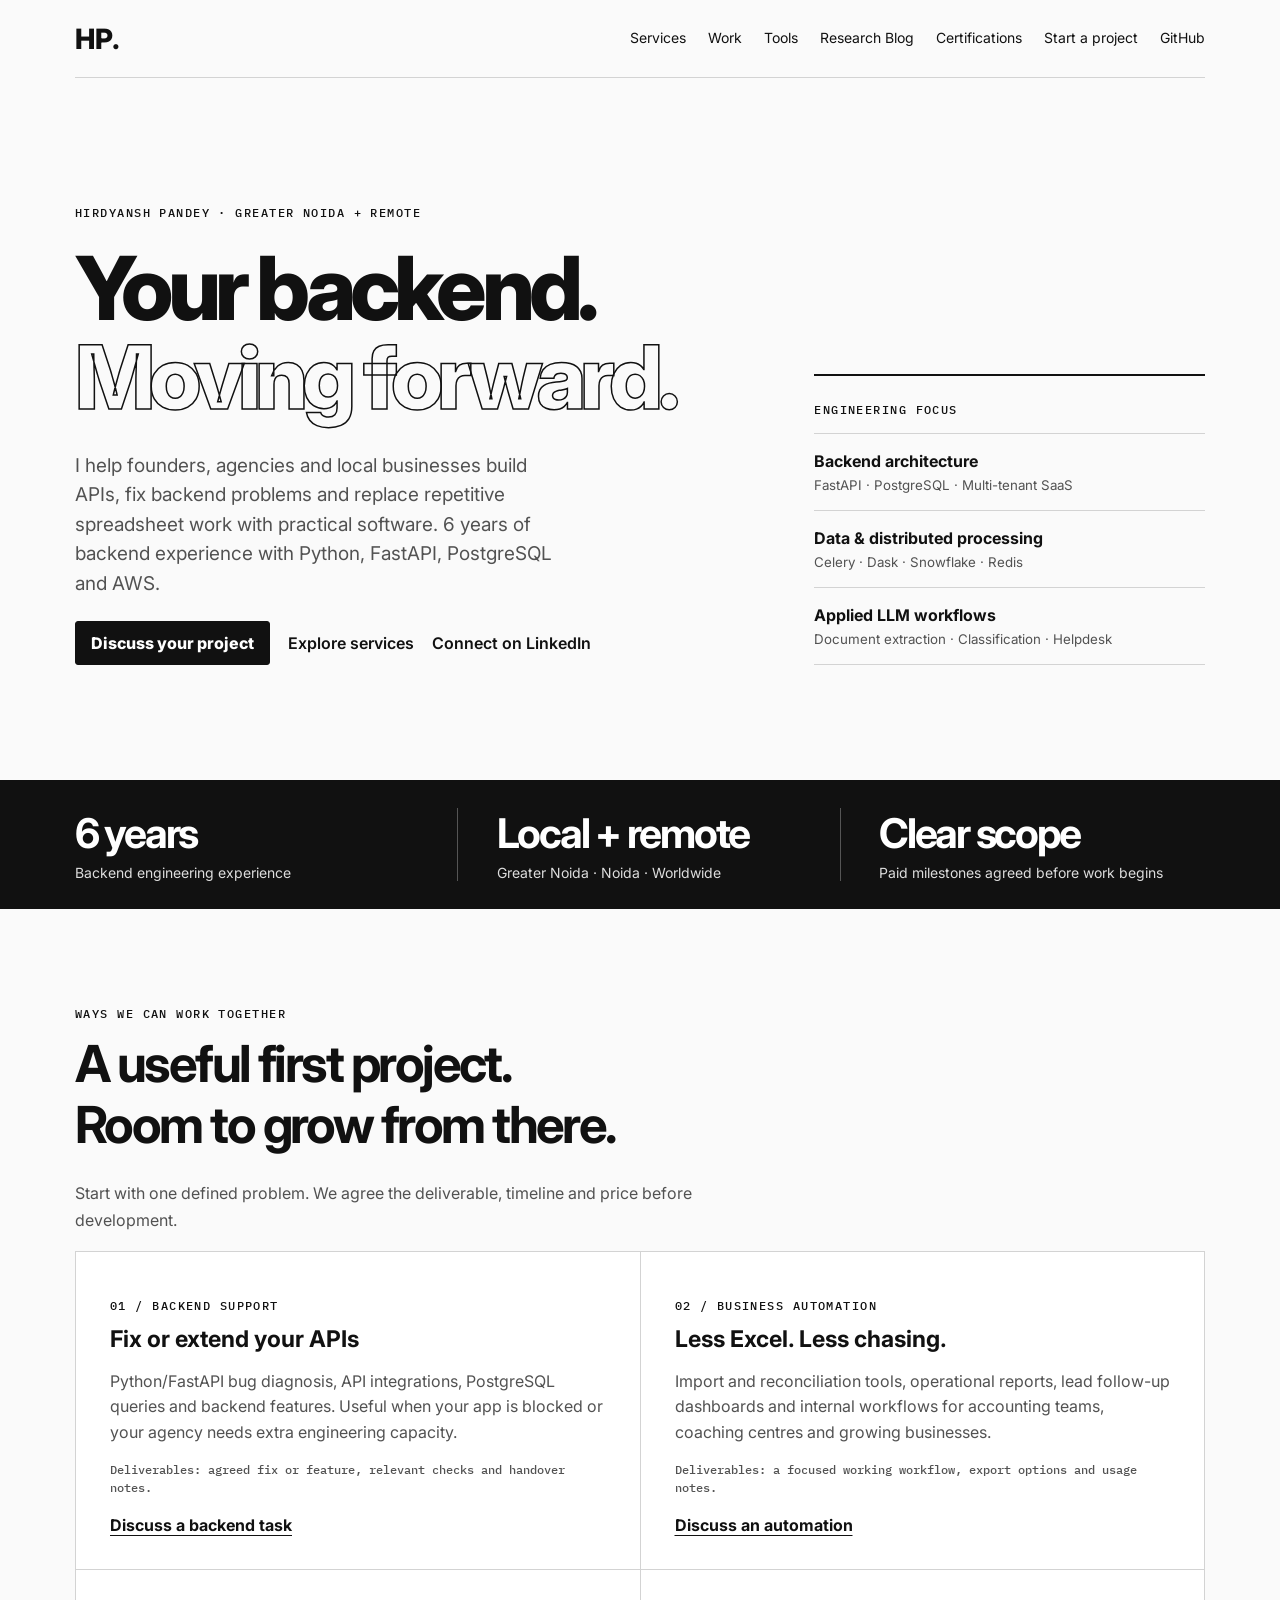
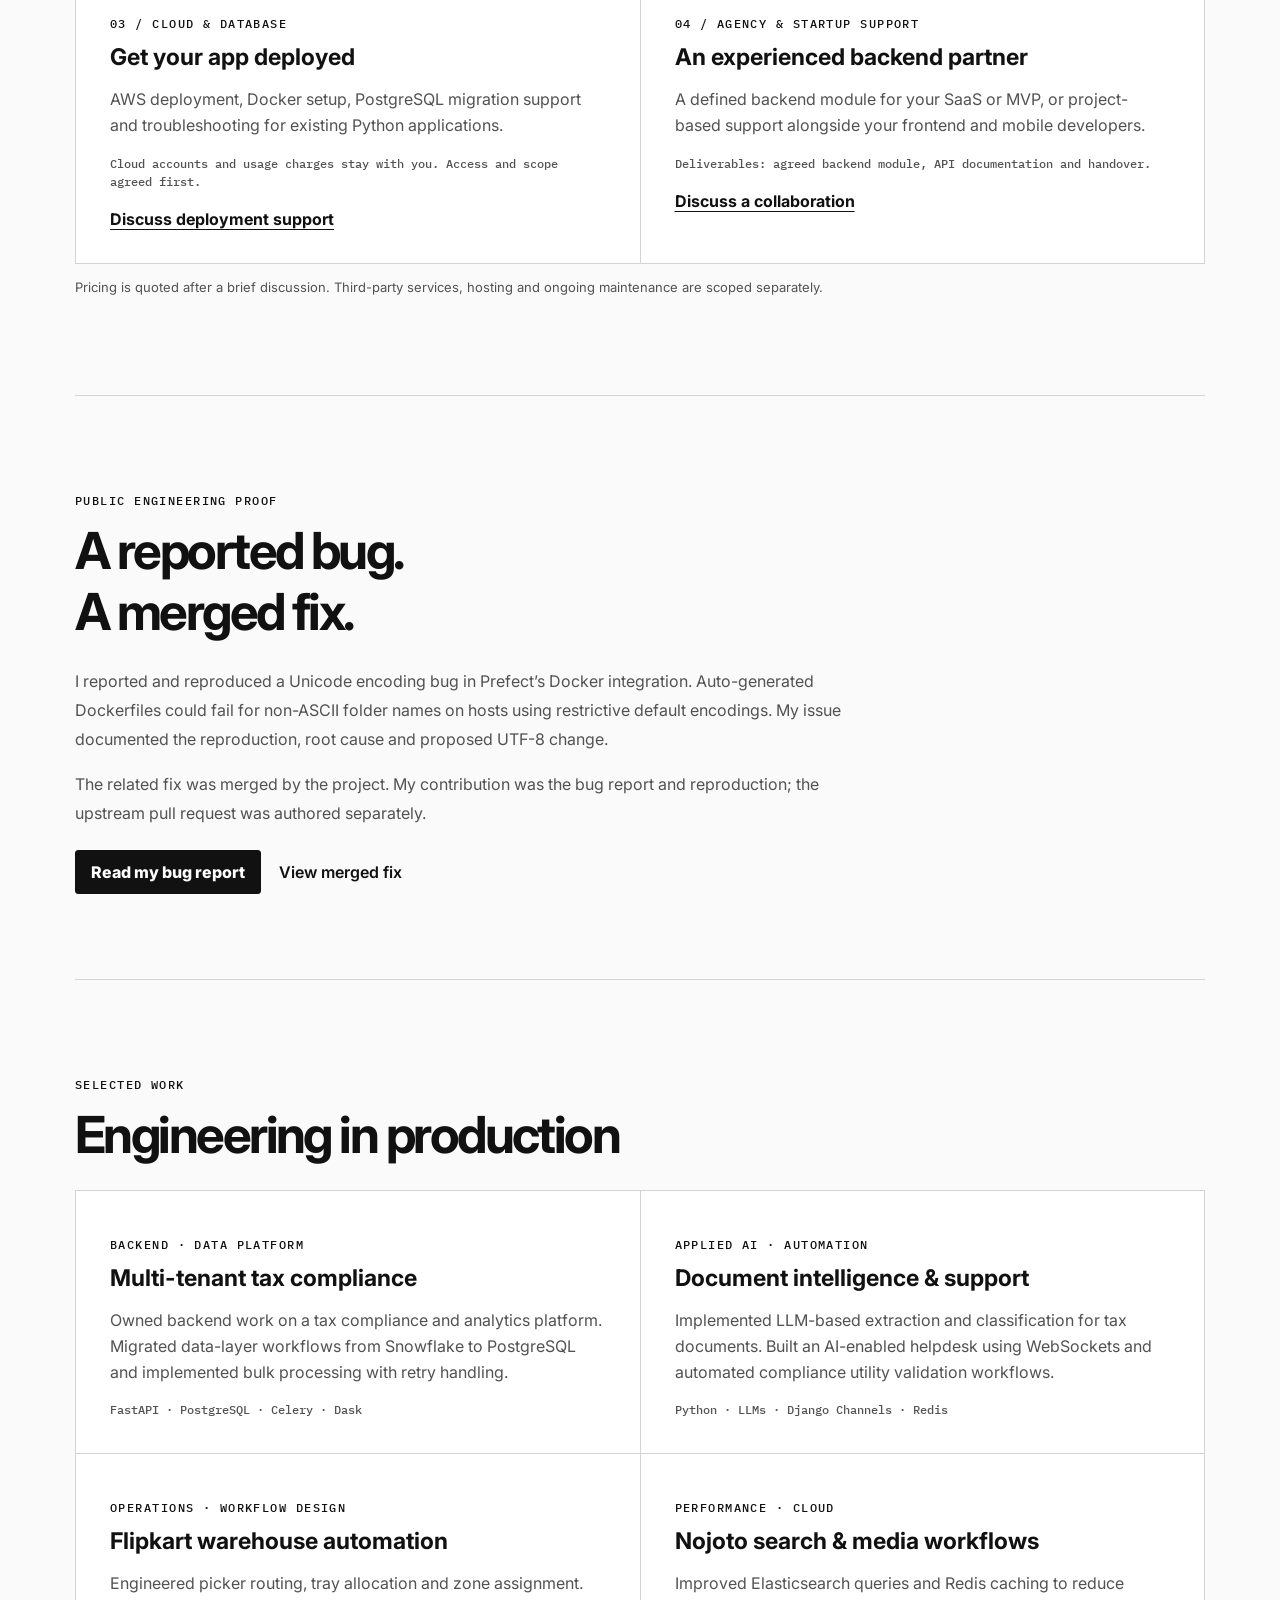
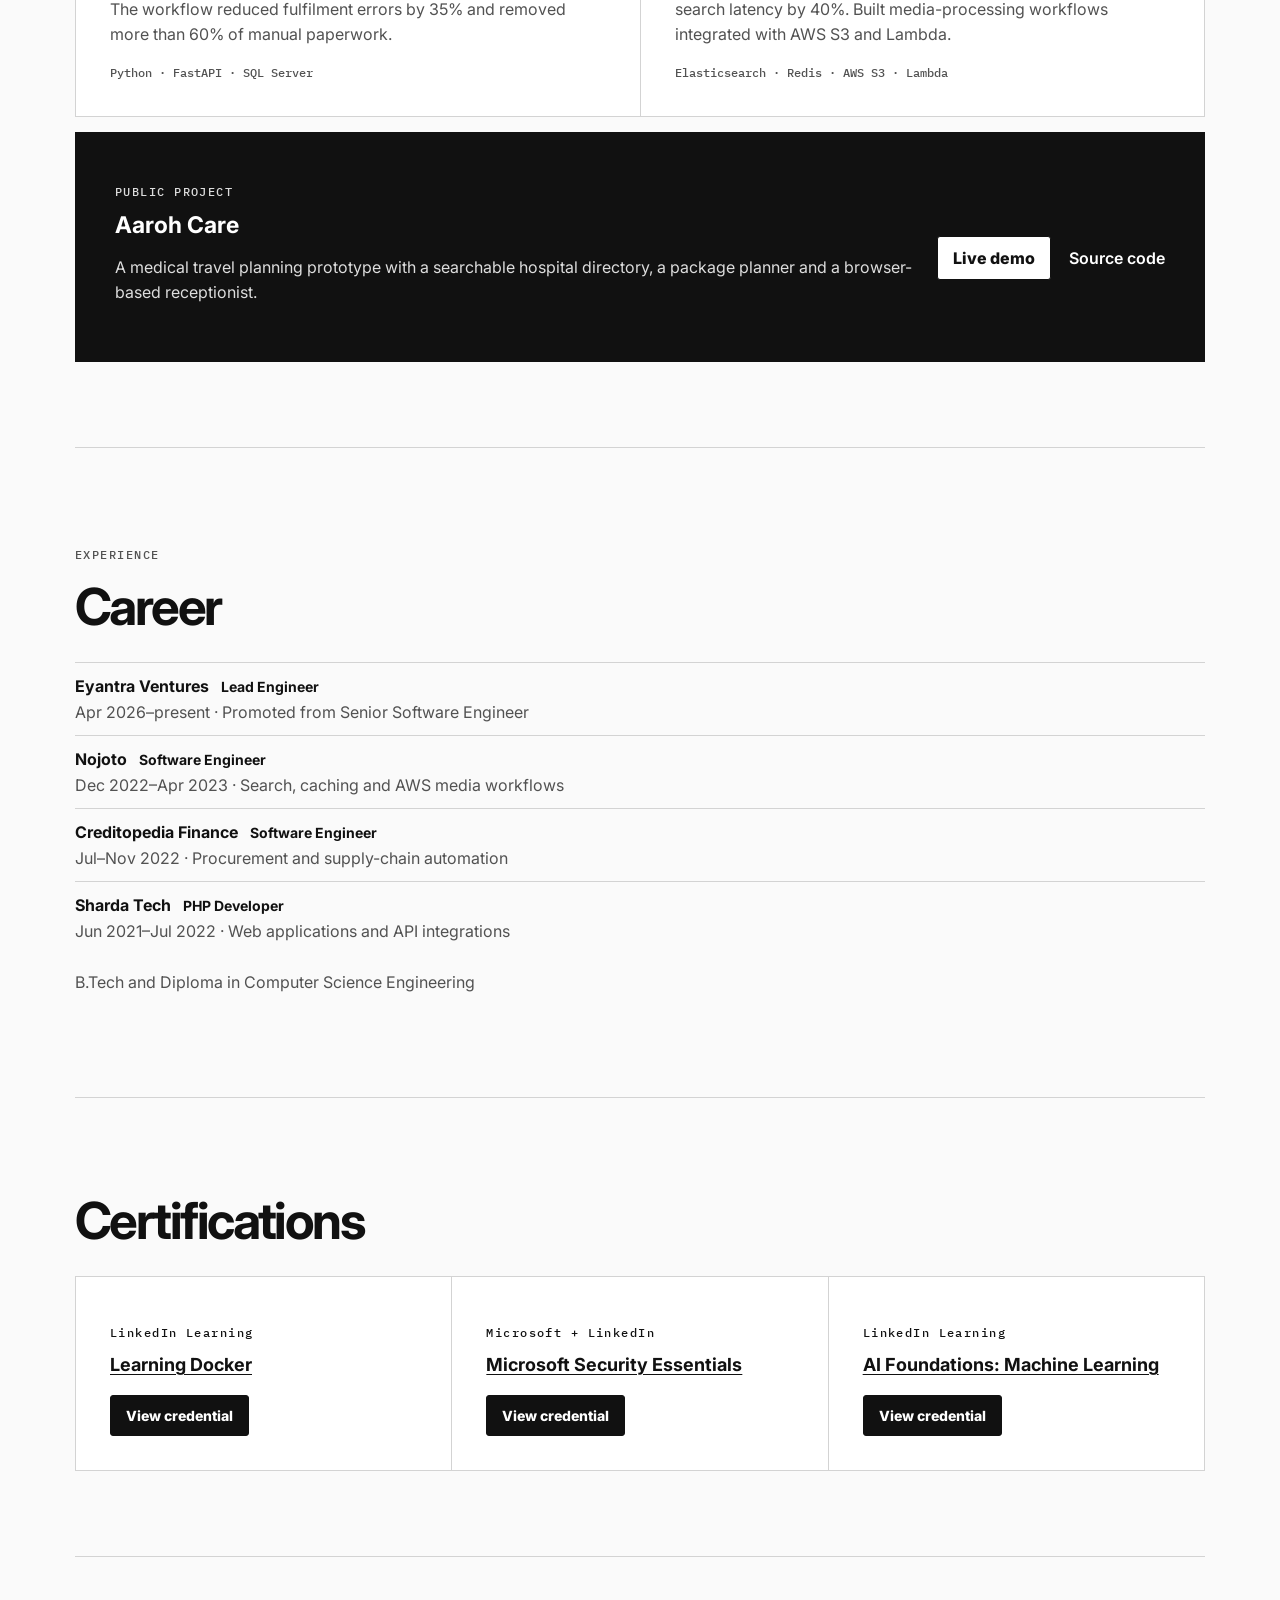
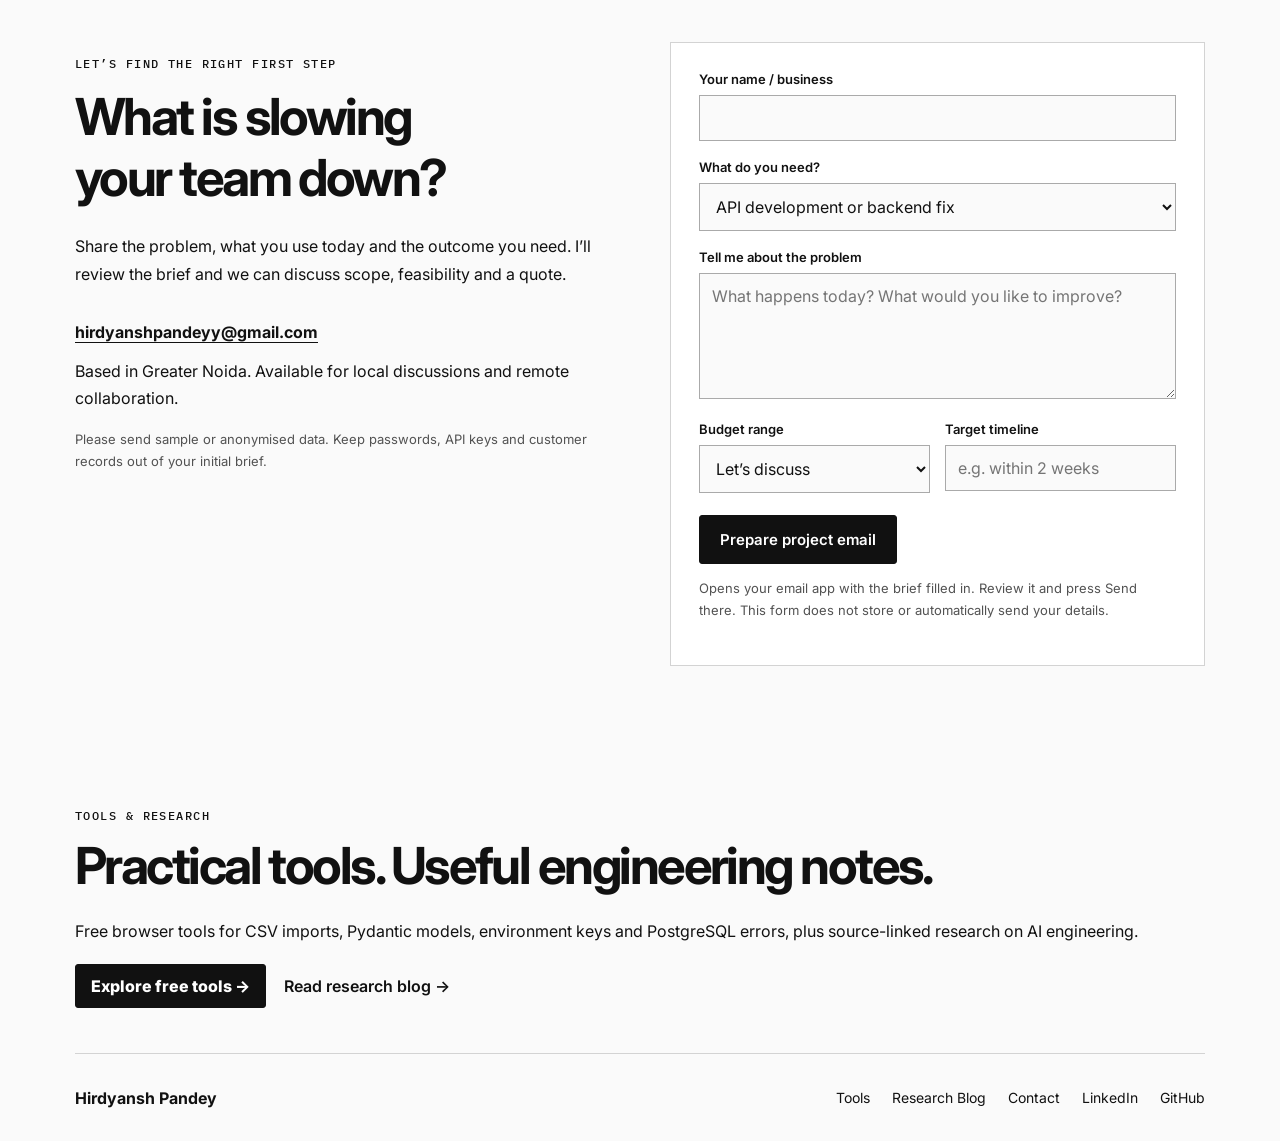
==== commit 717eac7e: "Unify portfolio header and footer across all tools and blog pages" ====
--- a/index.html
+++ b/index.html
@@ -9,9 +9,9 @@
 <meta property="og:description" content="Python APIs, PostgreSQL, AWS and practical automation. Explore services and send a project brief.">
 <meta property="og:type" content="website">
 <link rel="stylesheet" href="style.css">
-</head>
+<link rel="stylesheet" href="/shared-layout.css"></head>
 <body>
-<a class="skip" href="#main-content">Skip to content</a><header class="wrap top"><a class="logo" href="#">HP<span>.</span></a><nav aria-label="Main"><a href="/tools/">Tools</a><a href="/blog/">Research Blog</a><a href="#services">Services</a><a href="#work">Work</a><a href="#contact">Start a project</a><a href="#certifications">Certifications</a><a href="https://github.com/hirdyanshpandey">GitHub </a></nav></header>
+<a class="site-skip" href="#main-content">Skip to content</a><header id="site-header"><div class="site-shell"><a class="site-logo" href="/" aria-label="Hirdyansh Pandey home">HP<span>.</span></a><nav aria-label="Main navigation"><a href="/#services">Services</a><a href="/#work">Work</a><a href="/tools/">Tools</a><a href="/blog/">Research Blog</a><a href="/#certifications">Certifications</a><a href="/#contact">Start a project</a><a href="https://github.com/hirdyanshpandey">GitHub</a></nav></div></header>
 <main id="main-content">
 <section class="wrap hero">
 <div><p class="label">HIRDYANSH PANDEY · GREATER NOIDA + REMOTE</p><h1 class="client-heading">Your backend.<br><em>Moving forward.</em></h1><p class="intro">I help founders, agencies and local businesses build APIs, fix backend problems and replace repetitive spreadsheet work with practical software. 6 years of backend experience with Python, FastAPI, PostgreSQL and AWS.</p><div class="actions"><a class="button" href="#contact">Discuss your project </a><a class="quiet" href="#services">Explore services </a><a class="quiet" href="https://www.linkedin.com/in/hirdyanshpandey/">Connect on LinkedIn </a></div></div>
@@ -42,6 +42,6 @@
 <section id="contact" class="wrap block contact-section"><div><p class="label">LET’S FIND THE RIGHT FIRST STEP</p><h2>What is slowing<br>your team down?</h2><p>Share the problem, what you use today and the outcome you need. I’ll review the brief and we can discuss scope, feasibility and a quote.</p><a class="service-link" href="mailto:hirdyanshpandeyy@gmail.com">hirdyanshpandeyy@gmail.com </a><p>Based in Greater Noida. Available for local discussions and remote collaboration.</p><p class="scope-note">Please send sample or anonymised data. Keep passwords, API keys and customer records out of your initial brief.</p></div><form id="brief-form"><label for="client-name">Your name / business</label><input id="client-name" name="name" required maxlength="120" autocomplete="name"><label for="service">What do you need?</label><select id="service" name="service"><option>API development or backend fix</option><option>Excel, reporting or workflow automation</option><option>AWS, Docker or PostgreSQL support</option><option>SaaS module or agency collaboration</option><option>Help defining the scope</option></select><label for="brief">Tell me about the problem</label><textarea id="brief" name="brief" required minlength="20" maxlength="4000" rows="5" placeholder="What happens today? What would you like to improve?"></textarea><div class="form-row"><div><label for="budget">Budget range</label><select id="budget"><option>Let’s discuss</option><option>Under ₹10,000</option><option>₹10,000–₹25,000</option><option>₹25,000–₹50,000</option><option>₹50,000+</option></select></div><div><label for="timeline">Target timeline</label><input id="timeline" maxlength="100" placeholder="e.g. within 2 weeks"></div></div><button class="button" type="submit">Prepare project email </button><p class="scope-note">Opens your email app with the brief filled in. Review it and press Send there. This form does not store or automatically send your details.</p><p id="form-status" role="status" aria-live="polite"></p></form></section><section class="wrap" aria-label="Tools and research" style="padding-top:45px;padding-bottom:45px"><p class="label">TOOLS &amp; RESEARCH</p><h2>Practical tools. Useful engineering notes.</h2><p>Free browser tools for CSV imports, Pydantic models, environment keys and PostgreSQL errors, plus source-linked research on AI engineering.</p><div class="actions"><a class="button" href="/tools/">Explore free tools →</a><a class="quiet" href="/blog/">Read research blog →</a></div></section>
 </main>
 <script src="client.js" defer></script>
-<footer class="wrap top"><strong>Hirdyansh Pandey</strong><a href="https://www.linkedin.com/in/hirdyanshpandey/">LinkedIn </a><a href="https://github.com/hirdyanshpandey">GitHub </a></footer>
+<footer id="site-footer"><div class="site-shell"><a class="site-owner" href="/">Hirdyansh Pandey</a><nav aria-label="Footer navigation"><a href="/tools/">Tools</a><a href="/blog/">Research Blog</a><a href="/#contact">Contact</a><a href="https://www.linkedin.com/in/hirdyanshpandey/">LinkedIn</a><a href="https://github.com/hirdyanshpandey">GitHub</a></nav></div></footer>
 </body>
 </html>
--- a/shared-layout.css
+++ b/shared-layout.css
@@ -0,0 +1,17 @@
+/* Shared portfolio navigation. Used by every public HTML page. */
+#site-header,#site-footer{display:block;margin:0;padding:0;border:0;background:#fafafa;color:#111;font:16px/1.5 Inter,system-ui,sans-serif;letter-spacing:normal;text-align:left}
+#site-header *,#site-footer *{box-sizing:border-box}
+#site-header .site-shell,#site-footer .site-shell{width:min(1130px,calc(100% - 64px));margin:0 auto;display:flex;align-items:center;justify-content:space-between;gap:24px;min-height:78px;padding:16px 0}
+#site-header .site-shell{border-bottom:1px solid #d3d3d3}
+#site-footer .site-shell{border-top:1px solid #d3d3d3;min-height:88px}
+#site-header .site-logo{font:800 28px/1 Inter,system-ui,sans-serif;flex:0 0 auto;text-decoration:none;color:#111;white-space:nowrap}
+#site-header .site-logo span{color:#111}
+#site-header nav,#site-footer nav{display:flex;flex-wrap:wrap;justify-content:flex-end;align-items:center;gap:12px 22px;font:400 14px/1.6 Inter,system-ui,sans-serif;letter-spacing:normal;margin:0;padding:0}
+#site-header nav a,#site-footer nav a,#site-footer .site-owner{color:#111;text-decoration:none;border:0;background:none;padding:0;margin:0}
+#site-header nav a:hover,#site-footer nav a:hover,#site-footer .site-owner:hover{text-decoration:underline;text-underline-offset:4px}
+#site-footer .site-owner{font-weight:700;white-space:nowrap}
+#site-header a:focus-visible,#site-footer a:focus-visible,.site-skip:focus-visible{outline:2px solid #111;outline-offset:5px}
+.site-skip{position:absolute;left:12px;top:10px;transform:translateY(-200%);background:#fff;color:#111;padding:10px;z-index:9999}
+.site-skip:focus{transform:none}
+@media(max-width:770px){#site-header .site-shell,#site-footer .site-shell{width:calc(100% - 32px);gap:16px}#site-header nav,#site-footer nav{gap:8px 16px}}
+@media(max-width:560px){#site-header .site-shell{align-items:flex-start}#site-header nav{font-size:13px;gap:7px 13px}#site-footer .site-shell{align-items:flex-start;flex-direction:column;gap:14px;padding:24px 0}#site-footer nav{justify-content:flex-start;font-size:13px}}
